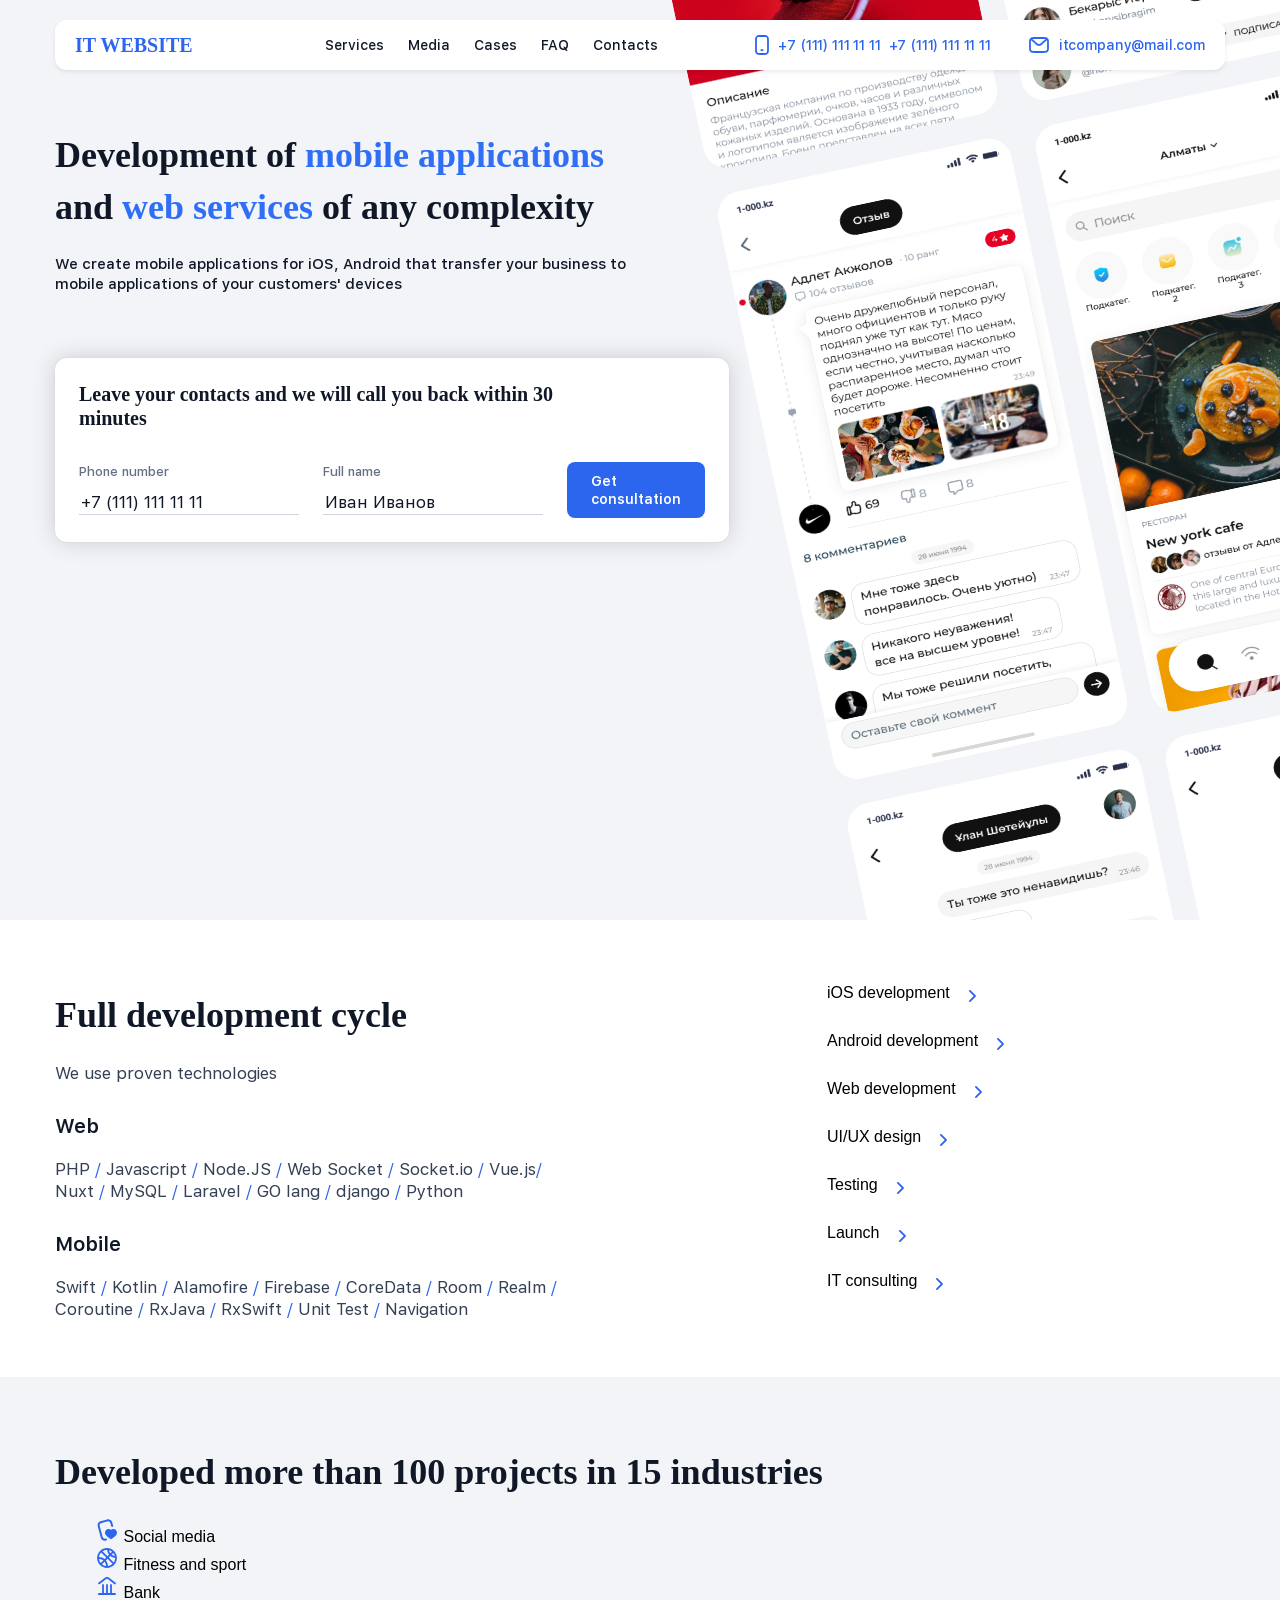
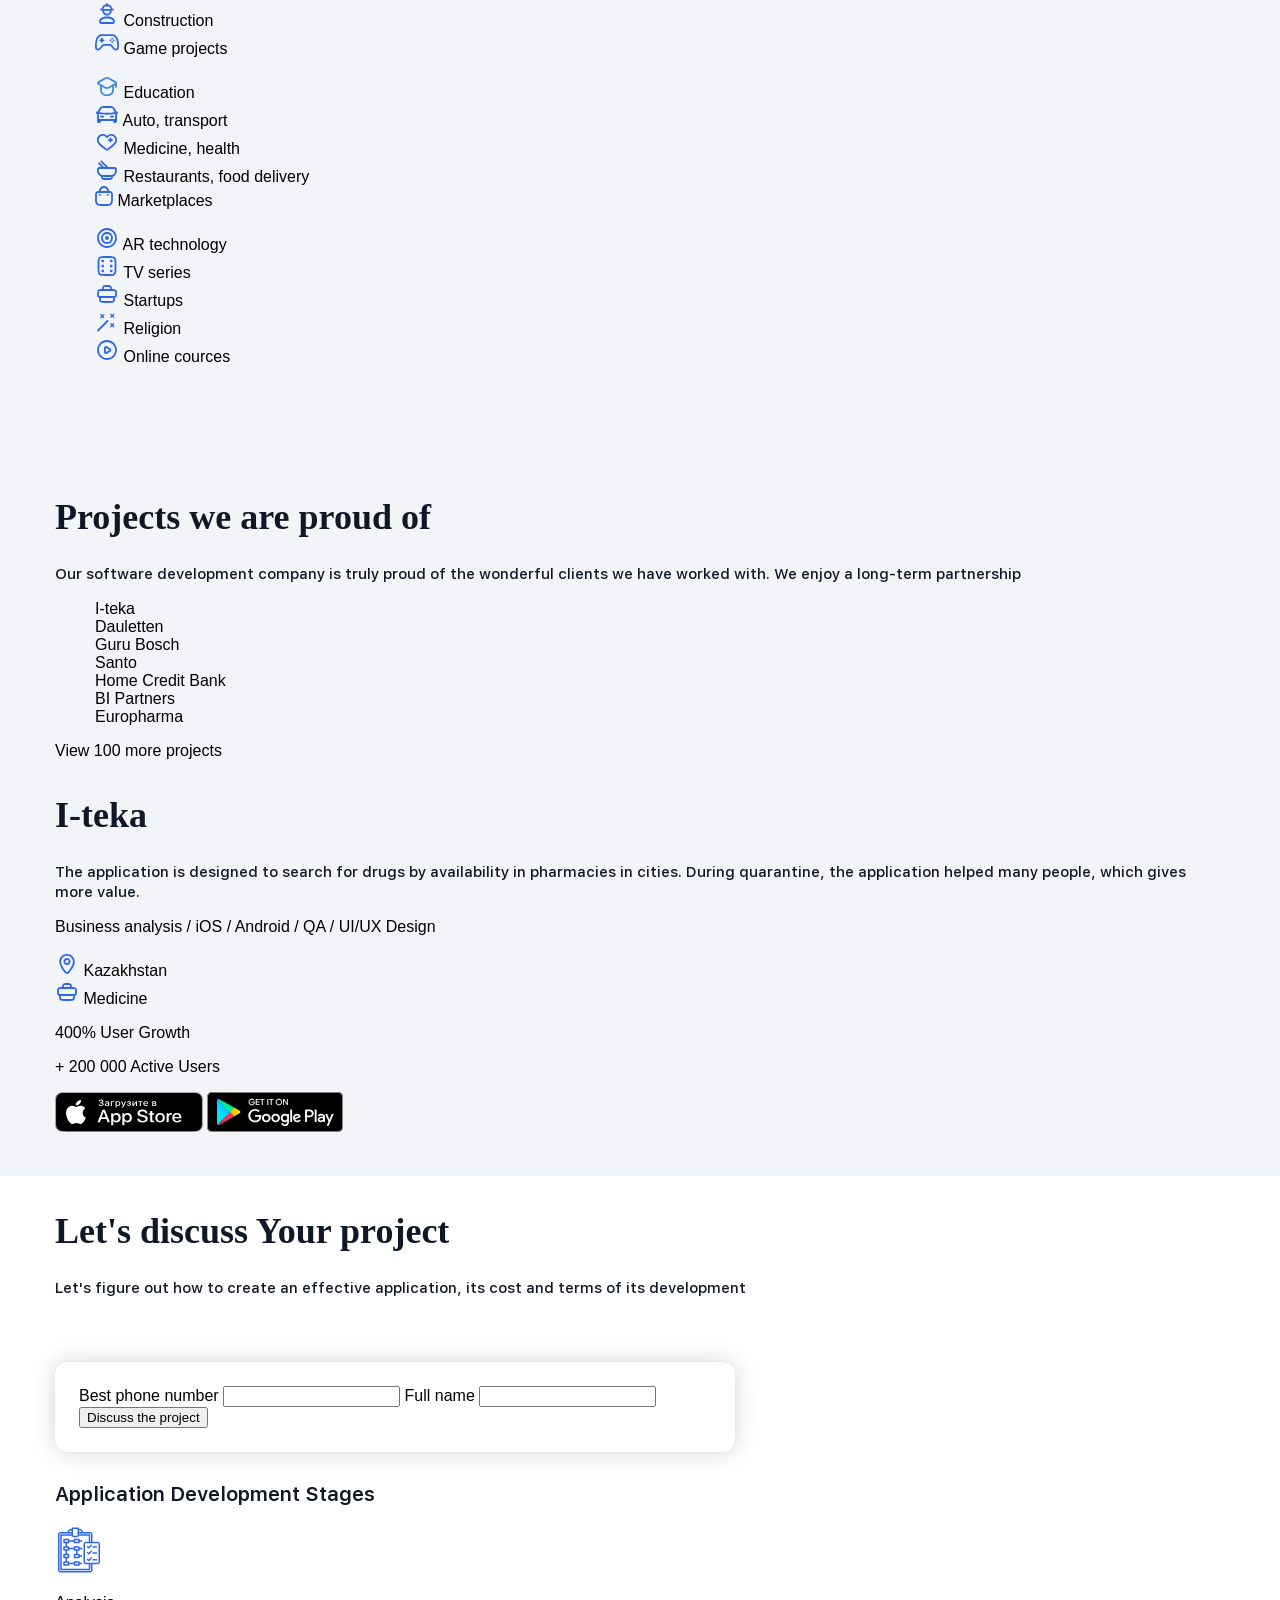
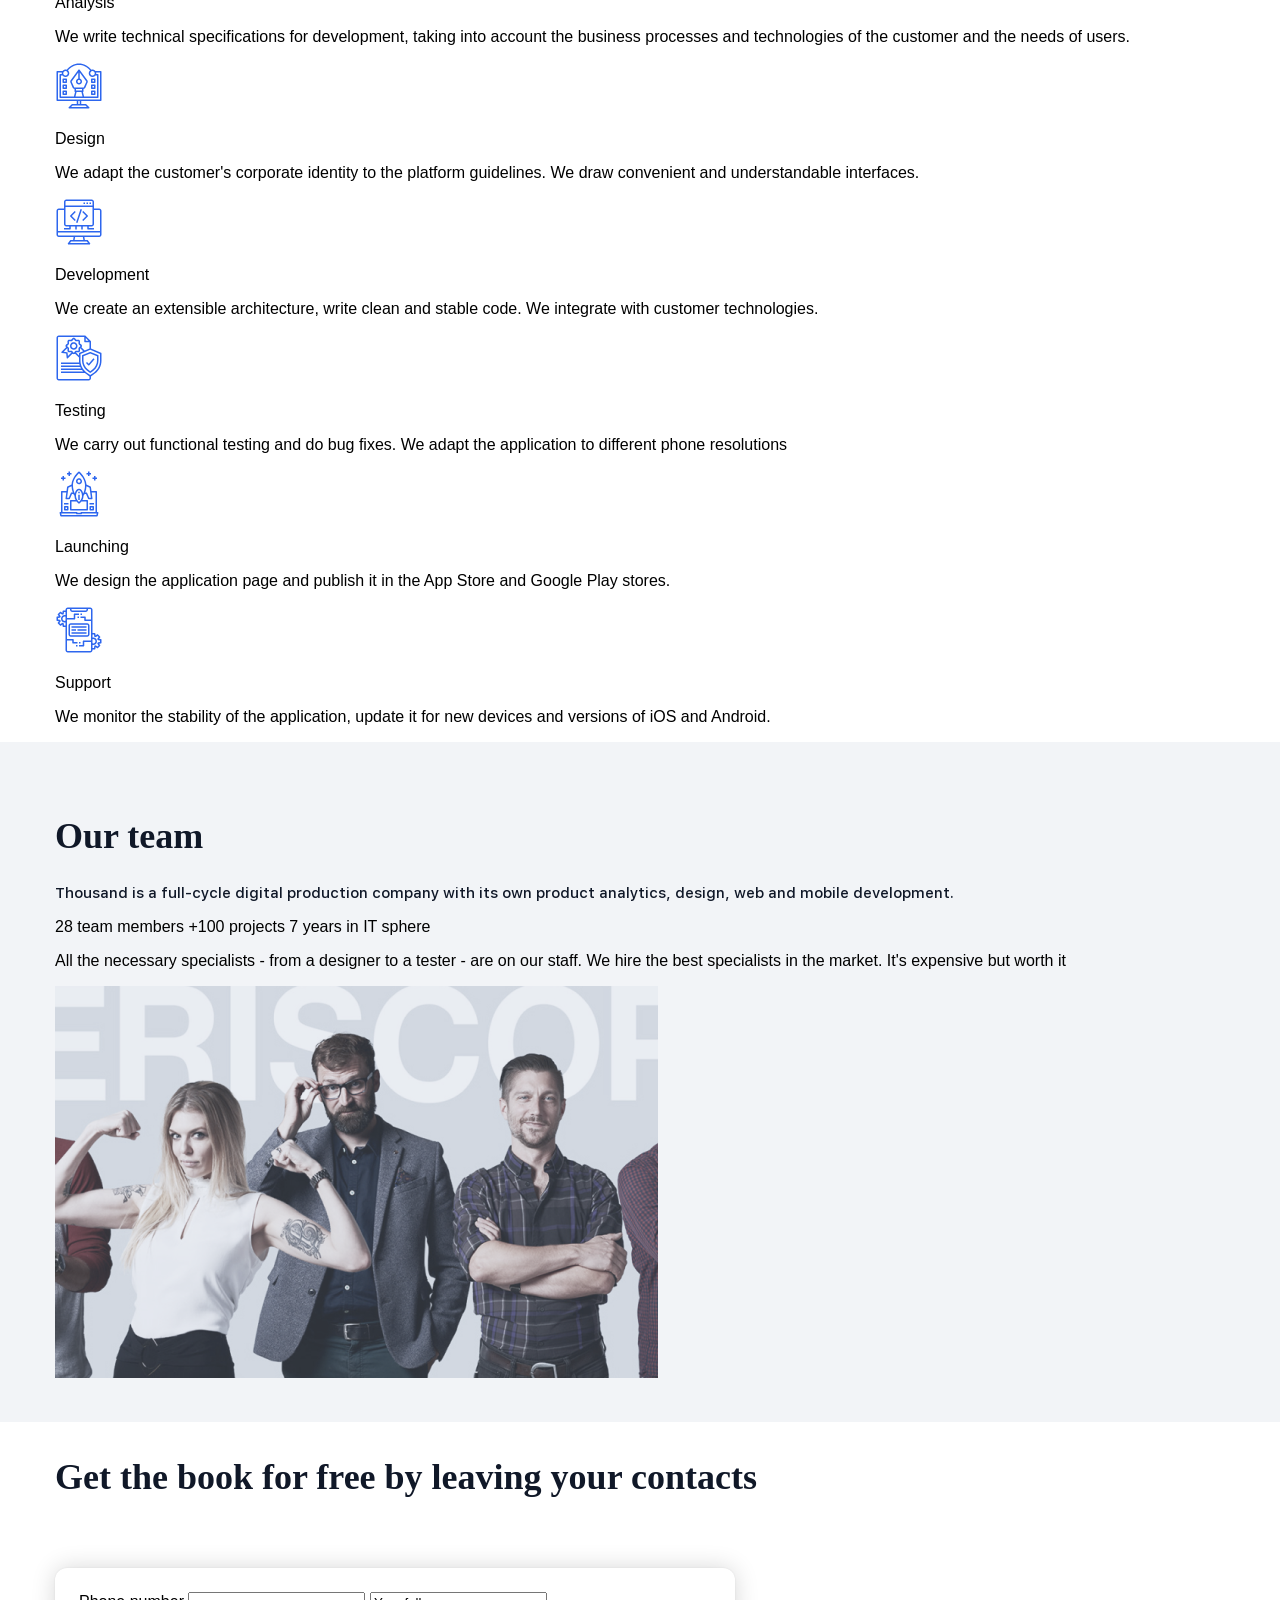
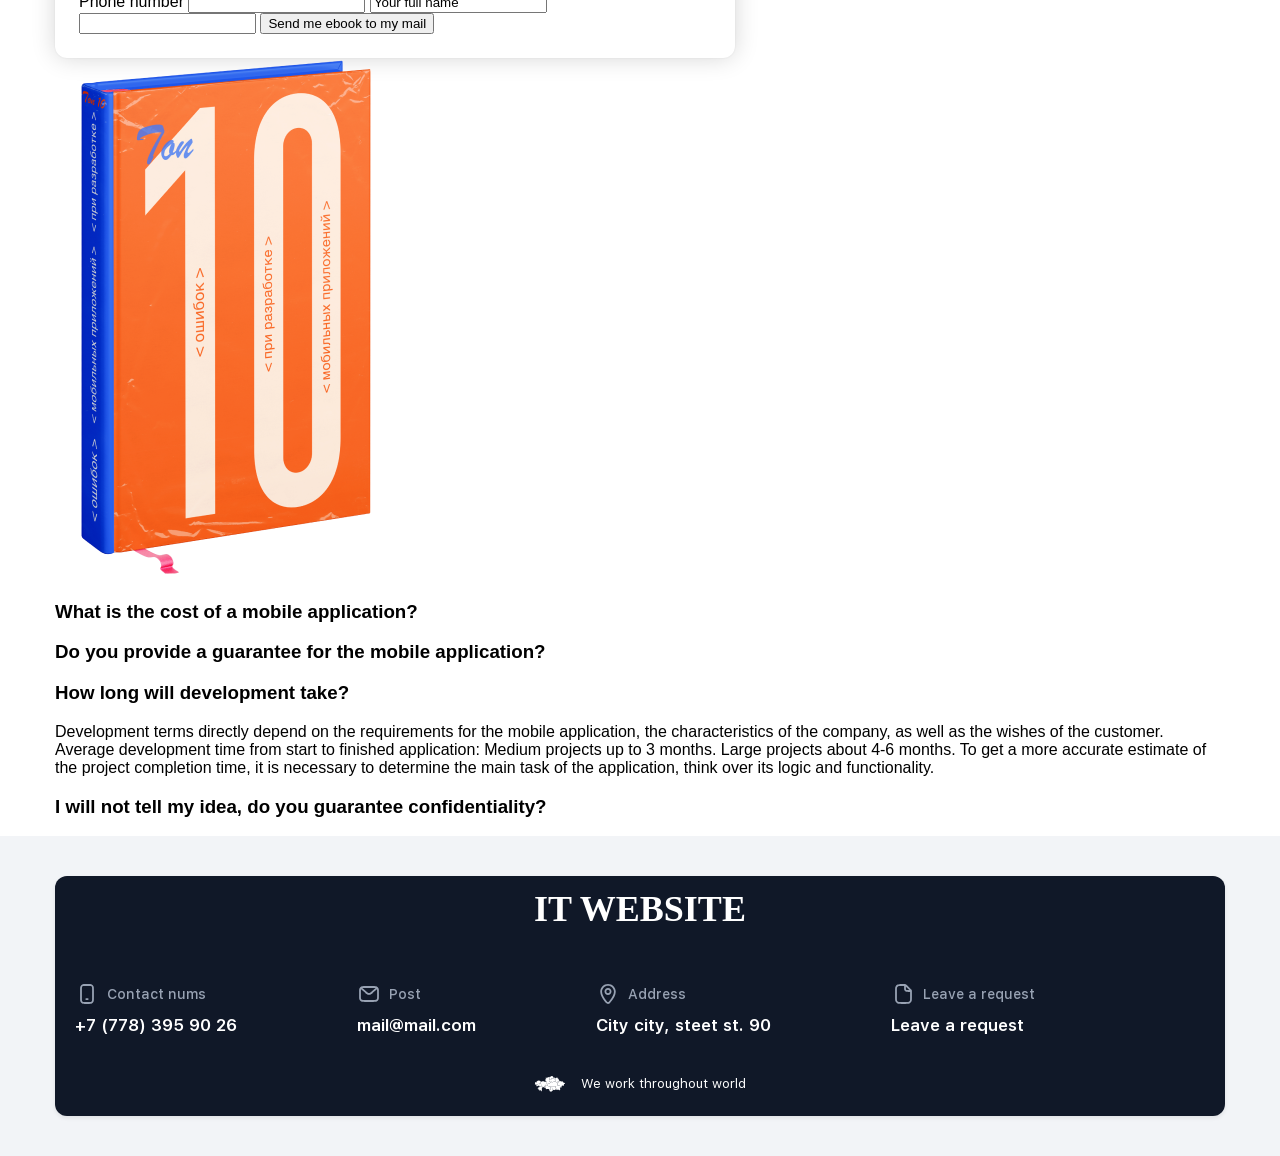
==== index.html @ 9a0d3ab7 "commit3" ====
<!DOCTYPE html>
<html lang="ru">
<head>
    <meta charset="UTF-8">
    <meta name="viewport" content="width=device-width, initial-scale=1.0">
    <link rel="stylesheet" href="/src/assets/styles/style.css">
    <title>IT WEBSITE</title>
</head>
<body>
    
    <header class="header">
        <div class="container">
            <div class="logo">
                <h1>IT WEBSITE</h1>
            </div>
            <nav class="nav">
                <ul>
                    <li><a href="#">Services</a></li>
                    <li><a href="#">Media</a></li>
                    <li><a href="#">Cases</a></li>
                    <li><a href="#">FAQ</a></li>
                    <li><a href="#">Contacts</a></li>
                </ul>
            </nav>
            <div class="contacts">
                <div class="phone-number">
                    <img src="src/assets/img/smartphone.svg" alt="">
                    <span>+7 (111) 111 11 11</span>
                    <span>+7 (111) 111 11 11</span>
                </div>
                <div class="email">
                    <img src="src/assets/img/mail.svg" alt="">
                    <span>itcompany@mail.com</span>
                </div>
            </div>
        </div>
    </header>

    <main class="main">
        
        <section class="about-us common-section">
            <div class="container">
                <div class="left-block">
                    <div class="title">
                        <h2>Development of <span>mobile applications</span> and <span>web services</span> of any complexity</h2>
                        <p>We create mobile applications for iOS, Android that transfer your business to mobile applications of your customers' devices</p>
                    </div>
                    <div class="contact-form">
                        <h3>Leave your contacts and we will call you back within 30 minutes</h3>
                        <form action="#" class="form">
                            <div class="form-label">
                                <label for="phone">Phone number</label>
                                <input type="phone" id="phone" value="+7 (111) 111 11 11">
                            </div>
                            <div class="form-label">
                                <label for="name">Full name</label>
                                <input type="text" id="name" value="Иван Иванов">
                            </div>
                            <button type="submit" class="btn">Get<br> consultation</button>
                        </form>
                    </div>
                </div>
                <div class="right-block">
                    <div class="bg-images">
                        <img src="/src/assets/img/bg-image-1.jpg" alt="">
                        <img src="/src/assets/img/bg-image-2.jpg" alt="">
                        <img src="/src/assets/img/bg-image-3.jpg" alt="">
                        <img src="/src/assets/img/bg-image-4.jpg" alt="">
                        <img src="/src/assets/img/bg-image-5.jpg" alt="">
                        <img src="/src/assets/img/bg-image-6.jpg" alt="">
                    </div>
                </div>
            </div>
        </section>
        
        <section class="development-cycle common-section common-section--white">
            <div class="container container--white">
                <div class="title">
                    <h2>Full development cycle</h2>
                    <p>We use proven technologies</p>
                    <h3>Web</h3>
                    <p>PHP <span>/</span> Javascript <span>/</span> Node.JS <span>/</span> Web Socket <span>/</span> Socket.io <span>/</span> Vue.js<span>/</span> 
                        <br> Nuxt <span>/</span> MySQL <span>/</span> Laravel <span>/</span> GO lang <span>/</span> django <span>/</span> Python</p>
                    <h3>Mobile</h3>
                    <p>Swift <span>/</span> Kotlin <span>/</span> Alamofire <span>/</span> Firebase <span>/</span> CoreData <span>/</span> Room <span>/</span> Realm <span>/</span> 
                        <br> Coroutine <span>/</span> RxJava <span>/</span> RxSwift <span>/</span> Unit Test <span>/</span> Navigation</p>
                </div>
                <div class="links">
                    <ul>
                        <li><a href="#">iOS development</a><img src="./src/assets/img/arrow.svg"></li>
                        <li><a href="#">Android development</a><img src="./src/assets/img/arrow.svg"></li>
                        <li><a href="#">Web development</a><img src="./src/assets/img/arrow.svg"></li>
                        <li><a href="#">UI/UX design</a><img src="./src/assets/img/arrow.svg"></li>
                        <li><a href="#">Testing</a><img src="./src/assets/img/arrow.svg"></li>
                        <li><a href="#">Launch</a><img src="./src/assets/img/arrow.svg"></li>
                        <li><a href="#">IT consulting</a><img src="./src/assets/img/arrow.svg"></li>
                    </ul>
                </div>
            </div>
        </section>

        <section class="developed-projects common-section">
            <div class="container">
                <div class="title">
                    <h2>Developed more than 100 projects in 15 industries</h2>
                </div>
                <div class="industries">
                    <div class="col">
                        <ul>
                            <li>
                                <img src="src/assets/img/narrative_active.svg" alt="">
                                <span>Social media</span>
                            </li>
                            <li>
                                <img src="src/assets/img/ball_outline_24.svg" alt="">
                                <span>Fitness and sport</span>
                            </li>
                            <li>
                                <img src="src/assets/img/bank_outline_24.svg" alt="">
                                <span>Bank</span>
                            </li>
                            <li>
                                <img src="src/assets/img/employee_outline_24.svg" alt="">
                                <span>Construction</span>
                            </li>
                            <li>
                                <img src="src/assets/img/game_outline_24.svg" alt="">
                                <span>Game projects</span>
                            </li>
                        </ul>
                    </div>
                    <div class="col">
                        <ul>
                            <li>
                                <img src="src/assets/img/education_outline_24.svg" alt="">
                                <span>Education</span>
                            </li>
                            <li>
                                <img src="src/assets/img/car_outline_24.svg" alt="">
                                <span>Auto, transport</span>
                            </li>
                            <li>
                                <img src="src/assets/img/health_outline_24.svg" alt="">
                                <span>Medicine, health</span>
                            </li>
                            <li>
                                <img src="src/assets/img/bowl_sticks_outline_24.svg" alt="">
                                <span>Restaurants, food delivery</span>
                            </li>
                            <li>
                                <img src="src/assets/img/market_outline.svg" alt="">
                                <span>Marketplaces</span>
                            </li>
                        </ul>
                    </div>
                    <div class="col">
                        <ul>
                            <li>
                                <img src="src/assets/img/live_outline_24.svg" alt="">
                                <span>AR technology</span>
                            </li>
                            <li>
                                <img src="src/assets/img/video_outline_24.svg" alt="">
                                <span>TV series</span>
                            </li>
                            <li>
                                <img src="src/assets/img/work_outline_24.svg" alt="">
                                <span>Startups</span>
                            </li>
                            <li>
                                <img src="src/assets/img/magic_wand_outline_24.svg" alt="">
                                <span>Religion</span>
                            </li>
                            <li>
                                <img src="src/assets/img/video_circle_outline_24.svg" alt="">
                                <span>Online cources</span>
                            </li>
                        </ul>
                    </div>
                </div>
            </div>
        </section>

        <section class="proud-projects common-section">
            <div class="container">
                <div class="title">
                    <h2>Projects we are proud of</h2>
                    <p>Our software development company is truly proud of the wonderful clients we have worked with. We enjoy a long-term partnership</p>
                </div>
                <div class="projects">
                    <ul class="projects">
                        <li>I-teka</li>
                        <li>Dauletten</li>
                        <li>Guru Bosch</li>
                        <li>Santo</li>
                        <li>Home Credit Bank</li>
                        <li>BI Partners</li>
                        <li>Europharma</li>
                    </ul>
                    <a href="#">View 100 more projects</a>
                </div>
                <div class="about-project">
                    <div class="title">
                        <h2>I-teka</h2>
                        <p>The application is designed to search for drugs by availability in pharmacies in cities. During quarantine, the application helped many people, which gives more value.</p>
                    </div>
                    <p>Business analysis / iOS / Android / QA / UI/UX Design</p>
                    <div class="country">
                        <img src="src/assets/img/place_outline_24.svg" alt="">
                        <span>Kazakhstan</span>
                    </div>
                    <div class="industry">
                        <img src="src/assets/img/work_outline_24.svg" alt="">
                        <span>Medicine</span>
                    </div>
                    <div class="statistics">
                        <p>400% User Growth</p>
                        <p>+ 200 000 Active Users</p>
                    </div>
                    <div class="download-links">
                        <img src="src/assets/img/app-store.svg" alt="">
                        <img src="src/assets/img/google_play.svg" alt="">
                    </div>
                </div>
            </div>
        </section>

        <section class="discuss-project">
            <div class="container">
                <div class="title">
                    <h2>Let's discuss Your project</h2>
                    <p>Let's figure out how to create an effective application, its cost and terms of its development</p>
                </div>
                <div class="contact-form">
                    <form action="#">
                        <label for="phone">Best phone number</label>
                        <input type="phone" id="phone">
                        <label for="name">Full name</label>
                        <input type="text" id="name">
                        <input type="submit" value="Discuss the project">
                    </form>
                </div>
            </div>
        </section>

        <section class="development-stages">
            <div class="container">
                <div class="title">
                    <h3>Application Development Stages</h3>
                </div>
                <div class="cards">
                    <div class="card">
                        <div class="name-card">
                            <img src="src/assets/img/planing.svg" alt="">
                            <p>Analysis</p>
                        </div>
                        <p>We write technical specifications for development, taking into account the business processes and technologies of the customer and the needs of users.</p>
                    </div>
                    <div class="card">
                        <div class="name-card">
                            <img src="src/assets/img/graphic-design.svg" alt="">
                            <p>Design</p>
                        </div>
                        <p>We adapt the customer's corporate identity to the platform guidelines. We draw convenient and understandable interfaces.</p>
                    </div>
                    <div class="card">
                        <div class="name-card">
                            <img src="src/assets/img/coding-language.svg" alt="">
                            <p>Development</p>
                        </div>
                        <p>We create an extensible architecture, write clean and stable code. We integrate with customer technologies.</p>
                    </div>
                    <div class="card">
                        <div class="name-card">
                            <img src="src/assets/img/security.svg" alt="">
                            <p>Testing</p>
                        </div>
                        <p>We carry out functional testing and do bug fixes. We adapt the application to different phone resolutions</p>
                    </div>
                    <div class="card">
                        <div class="name-card">
                            <img src="src/assets/img/hosting 1.svg" alt="">
                            <p>Launching</p>
                        </div>
                        <p>We design the application page and publish it in the App Store and Google Play stores.</p>
                    </div>
                    <div class="card">
                        <div class="name-card">
                            <img src="src/assets/img/application.svg" alt="">
                            <p>Support</p>
                        </div>
                        <p>We monitor the stability of the application, update it for new devices and versions of iOS and Android.</p>
                    </div>
                </div>
            </div>
        </section>

        <section class="team common-section">
            <div class="container">
                <div class="title">
                    <h2>Our team</h2>
                    <p>Thousand is a full-cycle digital production company with its own product analytics, design, web and mobile development.</p>
                </div>
                <div class="statistics">
                    <span>28 team members</span>
                    <span>+100 projects</span>
                    <span>7 years in IT sphere</span>
                    <p>All the necessary specialists - from a designer to a tester - are on our staff. We hire the best specialists in the market. It's expensive but worth it</p>
                </div>
                <div class="video">
                    <img src="src/assets/img/team-video.png" alt="">
                </div>
            </div>
        </section>

        <section class="get-book">
            <div class="container">
                <div class="title">
                    <h2>Get the book for free by leaving your contacts</h2>
                </div>
                <div class="contact-form">
                    <form action="#">
                        <label for="phone">Phone number</label>
                        <input type="phone" id="phone">
                        <input type="text" id="name" value="Your full name">
                        <label for="email"></label>
                        <input type="email" id="email">
                        <input type="submit" value="Send me ebook to my mail">
                    </form>
                </div>
                <div class="image">
                    <img src="src/assets/img/book.png" alt="">
                </div>
            </div>
        </section>

        <section class="faq">
            <div class="container">
                <div class="question">
                    <h3>What is the cost of a mobile application?</h3>
                    <p></p>
                </div>
                <div class="question">
                    <h3>Do you provide a guarantee for the mobile application?</h3>
                    <p></p>
                </div>
                <div class="question">
                    <h3>How long will development take?</h3>
                    <p>Development terms directly depend on the requirements for the mobile application, the characteristics of the company, as well as the wishes of the customer.
                        Average development time from start to finished application:
                        Medium projects up to 3 months.
                        Large projects about 4-6 months.
                        To get a more accurate estimate of the project completion time, it is necessary to determine the main task of the application, think over its logic and functionality.</p>
                </div>
                <div class="question">
                    <h3>I will not tell my idea, do you guarantee confidentiality?</h3>
                    <p></p>
                </div>
            </div>
        </section>

    </main>
    <footer class="footer common-section">
        <div class="container">
            <div class="logo">
                <h1>IT WEBSITE</h1>
            </div>
            <div class="company-info">
                <div class="number">
                    <div class="top-info">
                        <img src="src/assets/img/smartphone_outline_dark.svg" alt="">
                        <span>Contact nums</span>
                    </div>
                    <span>+7 (778) 395 90 26</span>
                </div>
                <div class="post">
                    <div class="top-info">
                        <img src="src/assets/img/mail_outline_dark.svg" alt="">
                        <span>Post</span>
                    </div>
                    <span>mail@mail.com</span>
                </div>
                <div class="address">
                    <div class="top-info">
                        <img src="src/assets/img/place_outline_dark.svg" alt="">
                        <span>Address</span>
                    </div>
                    <span>City city, steet st. 90</span>
                </div>
                <div class="request">
                    <div class="top-info">
                        <img src="src/assets/img/document_outline_dark.svg" alt="">
                        <span>Leave a request</span>
                    </div>
                    <span>Leave a request</span>
                </div>
            </div>
            <div class="world">
                <img src="src/assets/img/world.svg" alt="">
                <span>We work throughout world</span>
            </div>
        </div>
    </footer>
</div>
</body>
</html>
---- src/assets/styles/style.css ----
@import "./global.css";
@import "./fonts.css";
@import "./utils.css";
@import "./../../components/common.css";
@import "./../../components/header.css";
@import "./../../components/about-us.css";
@import "./../../components/development-cycle.css";
@import "./../../components/developed-projects.css";
@import "./../../components/footer.css";

.test {
    color: yellow !important;
}

.test {
    color: red !important;
}

@media (max-width: 768px) {
    body {
        background-color: black;
    }
}
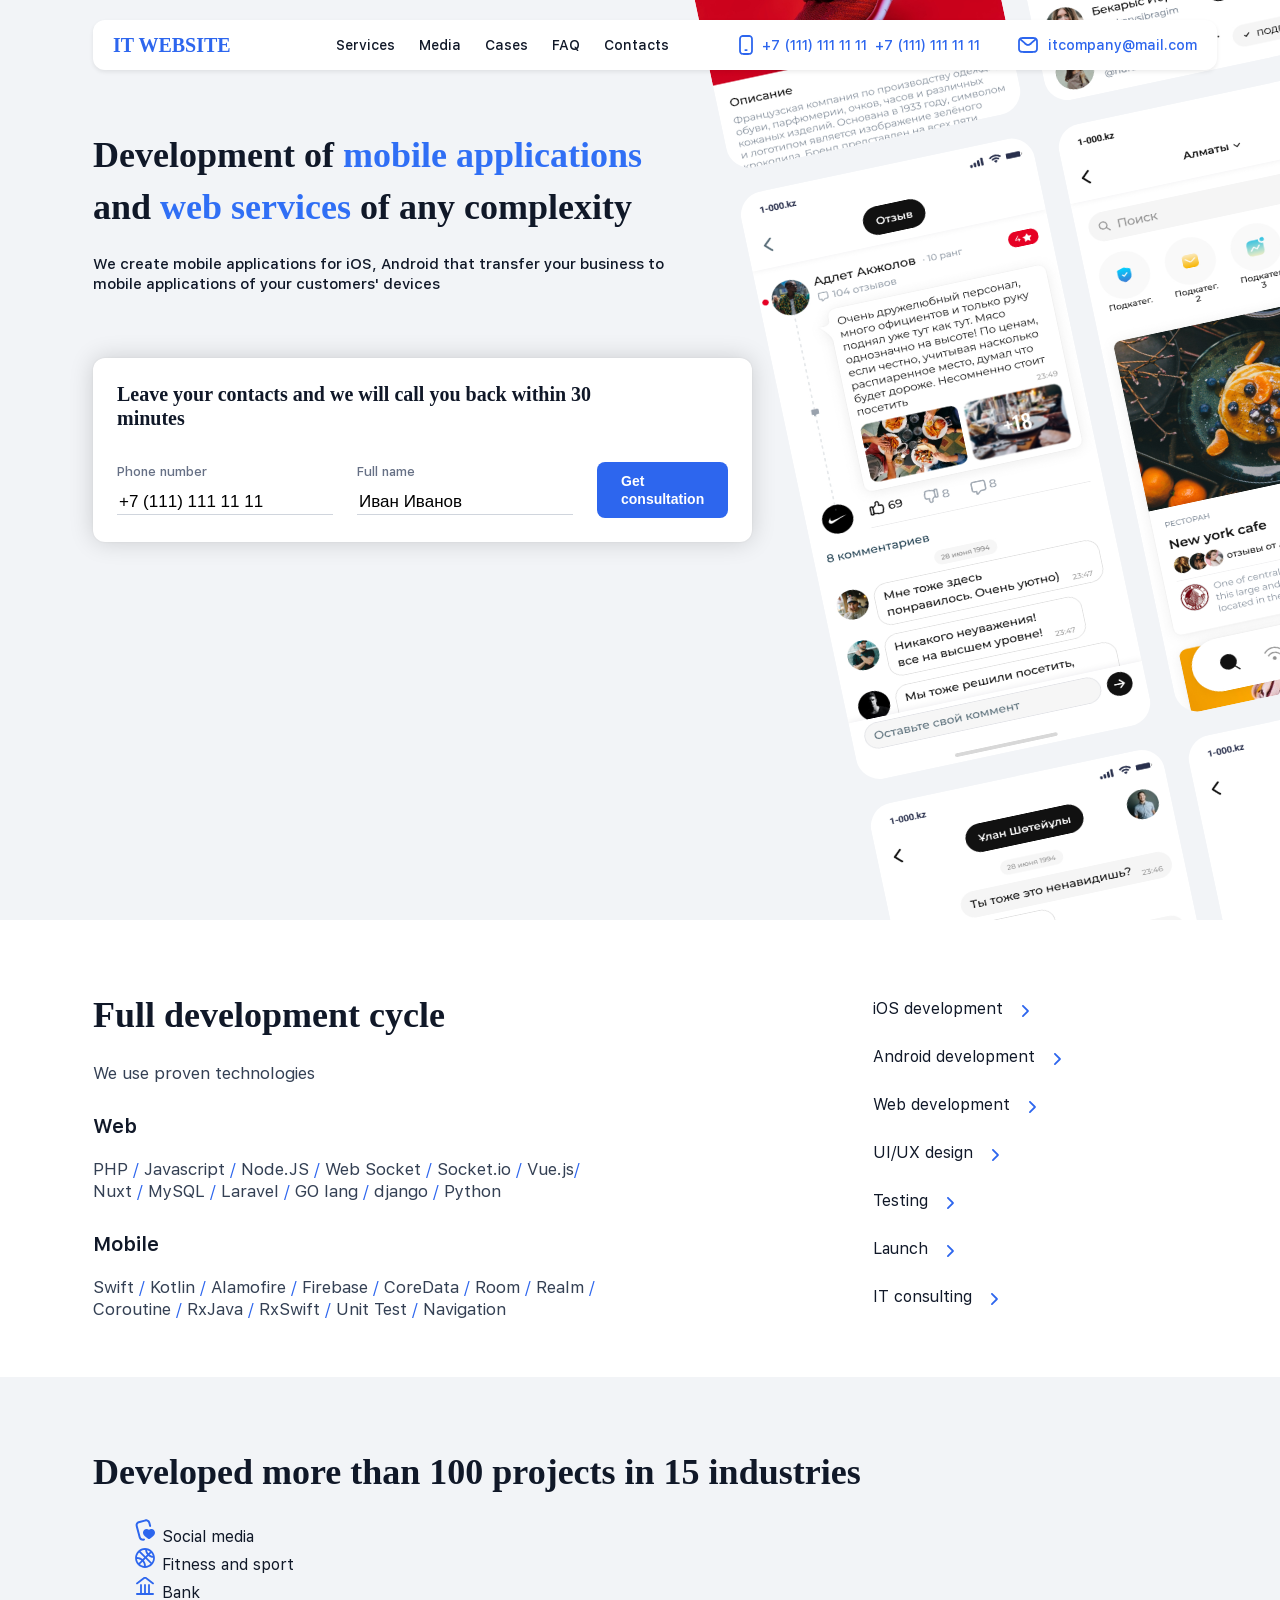
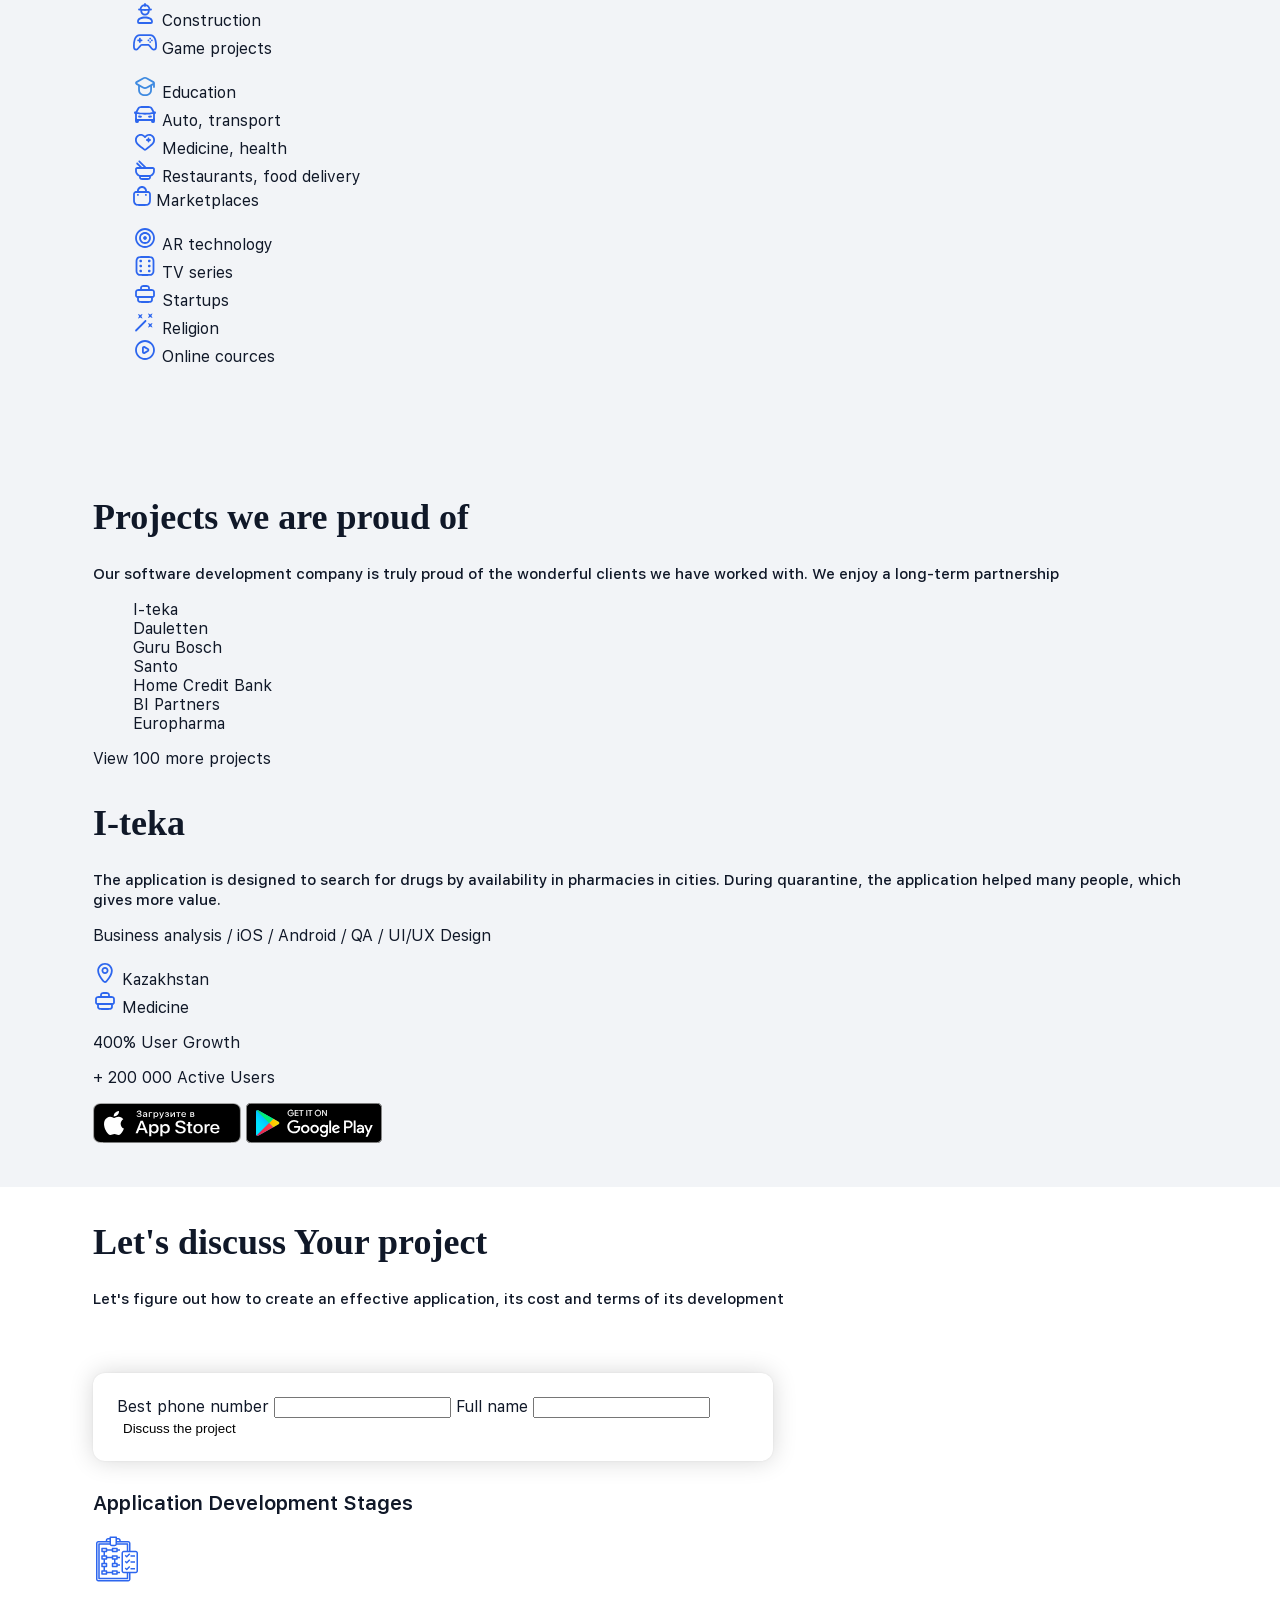
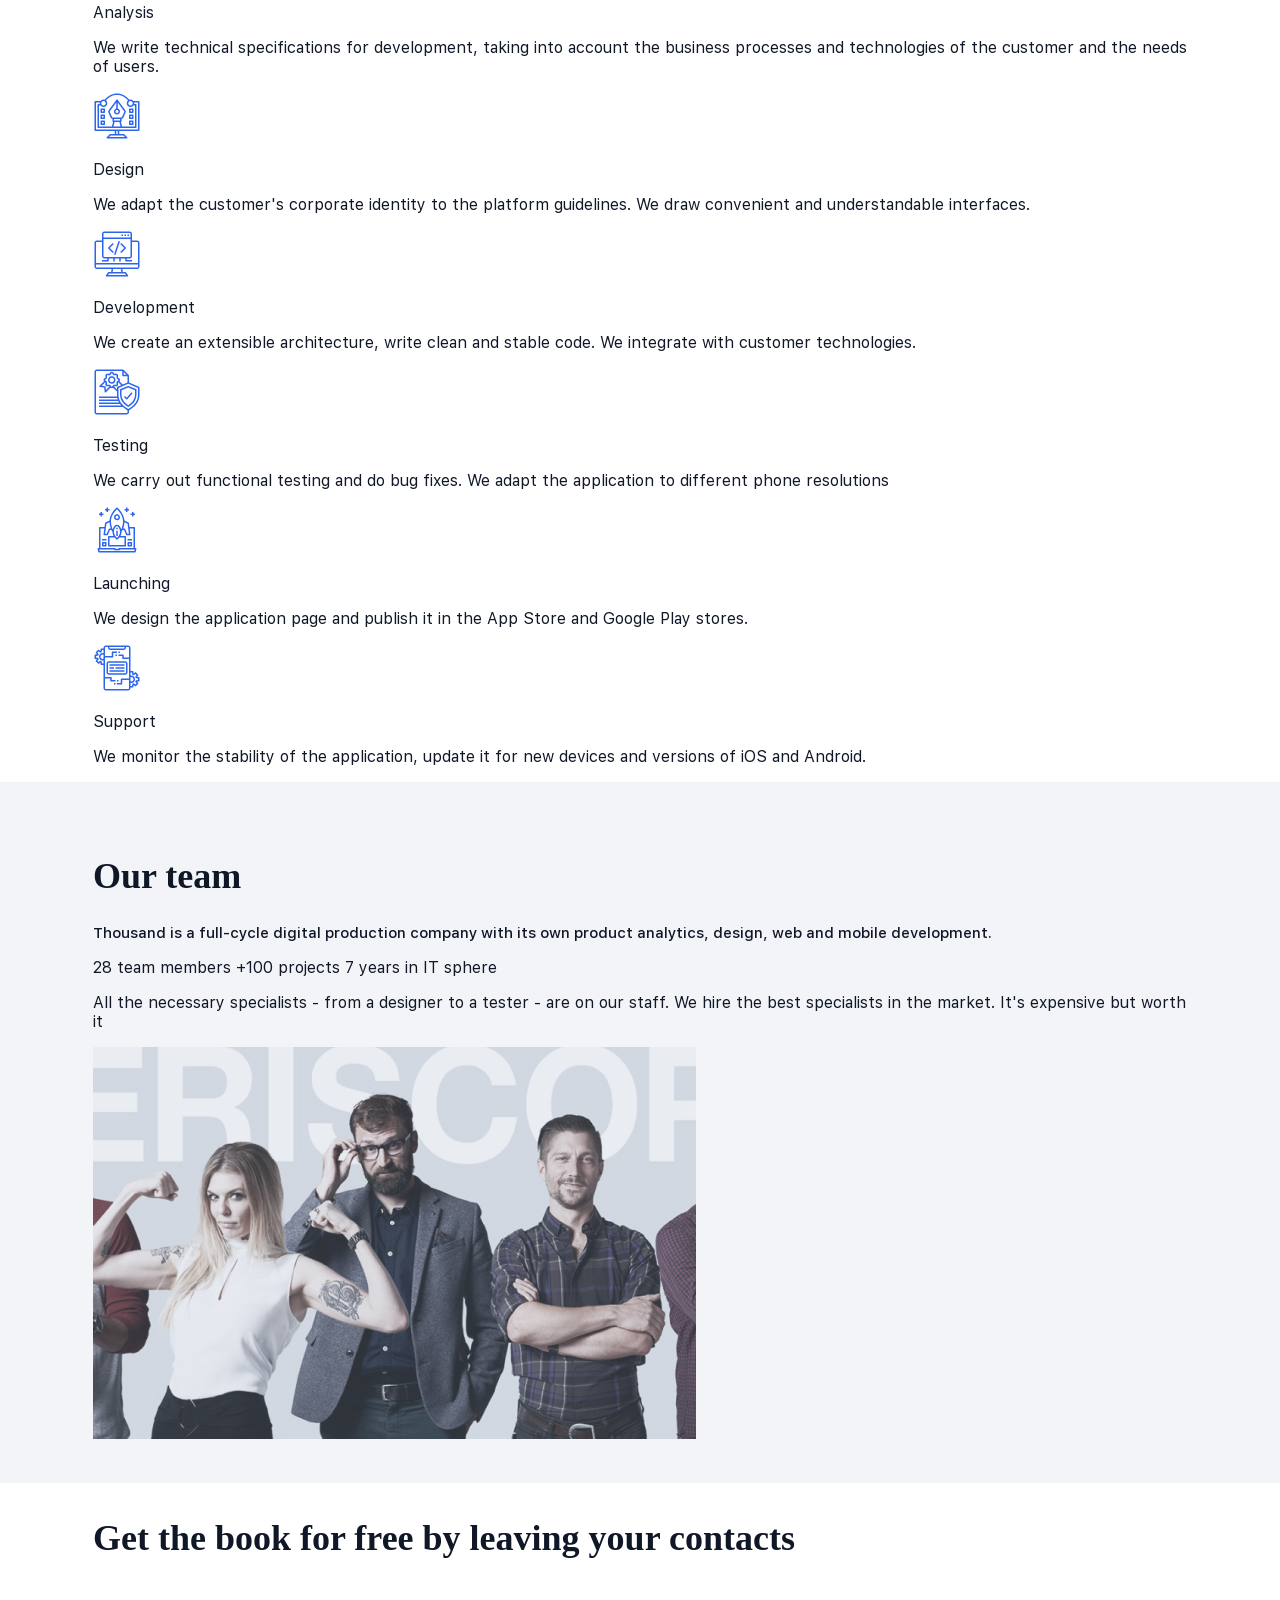
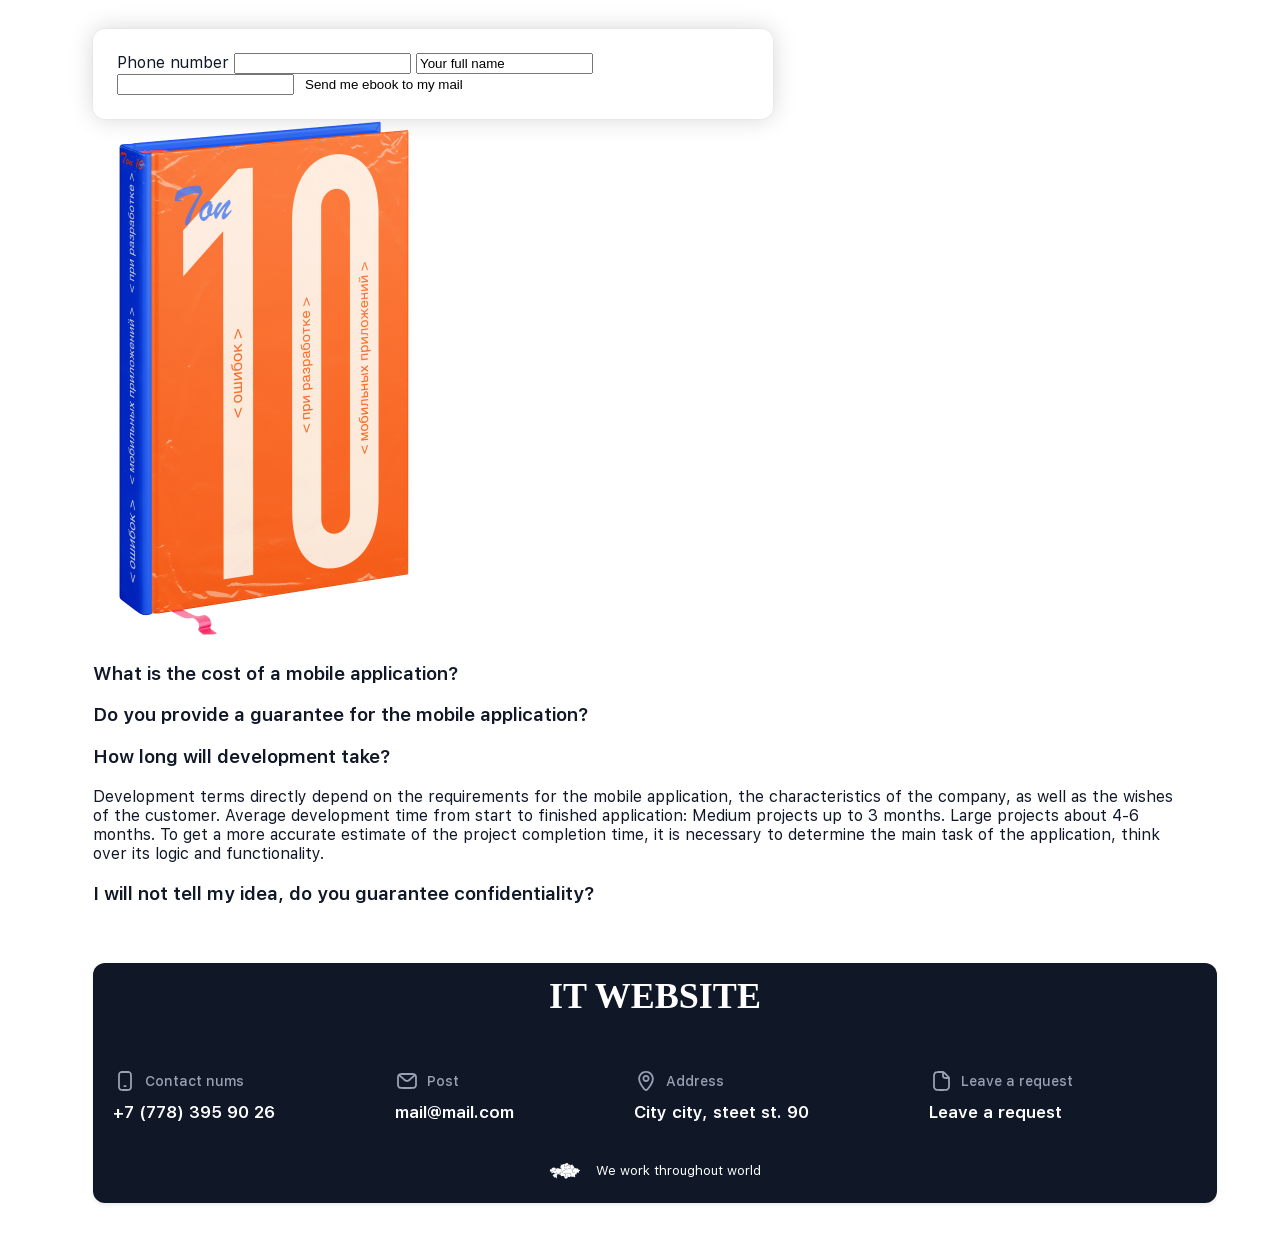
==== commit 876cb81e: "test1" ====
--- a/index.html
+++ b/index.html
@@ -8,8 +8,11 @@
 </head>
 <body>
     
-    <header class="header">
+    <header class="header"> 
         <div class="container">
+            <button type="button" class="menu-icon">
+                <div class="menu-icon__line"></div>
+            </button>
             <div class="logo">
                 <h1>IT WEBSITE</h1>
             </div>
@@ -26,6 +29,7 @@
                 <div class="phone-number">
                     <img src="src/assets/img/smartphone.svg" alt="">
                     <span>+7 (111) 111 11 11</span>
+                    <img class="hidden" src="src/assets/img/smartphone.svg" alt="">
                     <span>+7 (111) 111 11 11</span>
                 </div>
                 <div class="email">
@@ -80,10 +84,10 @@
                     <p>We use proven technologies</p>
                     <h3>Web</h3>
                     <p>PHP <span>/</span> Javascript <span>/</span> Node.JS <span>/</span> Web Socket <span>/</span> Socket.io <span>/</span> Vue.js<span>/</span> 
-                        <br> Nuxt <span>/</span> MySQL <span>/</span> Laravel <span>/</span> GO lang <span>/</span> django <span>/</span> Python</p>
+                        Nuxt <span>/</span> MySQL <span>/</span> Laravel <span>/</span> GO lang <span>/</span> django <span>/</span> Python</p>
                     <h3>Mobile</h3>
                     <p>Swift <span>/</span> Kotlin <span>/</span> Alamofire <span>/</span> Firebase <span>/</span> CoreData <span>/</span> Room <span>/</span> Realm <span>/</span> 
-                        <br> Coroutine <span>/</span> RxJava <span>/</span> RxSwift <span>/</span> Unit Test <span>/</span> Navigation</p>
+                        Coroutine <span>/</span> RxJava <span>/</span> RxSwift <span>/</span> Unit Test <span>/</span> Navigation</p>
                 </div>
                 <div class="links">
                     <ul>
@@ -360,7 +364,7 @@
         </section>
 
     </main>
-    <footer class="footer common-section">
+    <footer class="footer common-section common-section--white">
         <div class="container">
             <div class="logo">
                 <h1>IT WEBSITE</h1>
@@ -402,5 +406,6 @@
         </div>
     </footer>
 </div>
+<script src="./src/index.js"></script>
 </body>
 </html>
--- a/src/assets/styles/style.css
+++ b/src/assets/styles/style.css
@@ -17,7 +17,185 @@
 }
 
 @media (max-width: 768px) {
-    body {
-        background-color: black;
+
+    /* HEADER */
+
+    .header {
+        margin: 0 auto;
+    }
+
+    .nav, .phone-number {
+        display: none;
+    }
+    
+    .menu-icon {
+        display: block;
+    }
+
+    .header .container {
+        min-height: 90px;
+    }
+
+    .header--mobile .container {
+        min-height: 100vh;
+        padding-top: 140px;
+        flex-direction: column;
+        margin-top: 0;
+    }
+
+    .header--mobile h1 {
+        font-size: 48px;
+        margin-bottom: 36px;
+    }
+
+    .header--mobile ul {
+        flex-direction: column;
+        align-items: center;
+        padding: 0;
+        margin-bottom: 52px;
+    }
+
+    .header--mobile li {
+        padding: 16px 0;
+        font-size: 36px;
+    }
+
+    .header--mobile .nav, .header--mobile .phone-number {
+        display: block;
+    }
+
+    .header--mobile .hidden {
+        display: inline-block;
+    }
+
+    .header--mobile .phone-number {
+        display: flex;
+        align-items: center;
+    }
+
+    .header--mobile .contacts {
+        margin-bottom: 130px;
+    }
+
+    .phone-number span:first-of-type {
+        padding-right: 32px;
+    }
+
+    /* ABOUT US */
+
+    .about-us .container {
+        max-height: 650px;
+    }
+
+    .about-us .title {
+        min-width: 380px;
+    }
+
+    .title h2 {
+        font-size: 28px;
+    }
+
+    .contact-form {
+        min-width: 350px;
+    }
+
+    .contact-form h3 {
+        font-size: 16px;
+    }
+
+    .form {
+        flex-direction: column;
+        gap: 32px;
+        align-items: start;
+    }
+
+    .bg-images {
+        top: -150px;
+    }
+
+    .bg-images img {
+        width: 150px;
+        height: 300px;
+    }
+
+    /* DEVELOPMENT-CYCLE */ 
+    
+    .development-cycle .container {
+        gap: 100px;
+    }
+
+    .links ul {
+        margin-top: 200px;
+        min-width: 250px;
+    }
+
+    .development-cycle p {
+        max-width: 350px;
+    }
+
+    /* FOOTER */
+
+    .footer {
+        margin: 0 auto;
+        padding-bottom: 0;
+    }
+
+    .footer .container {
+        padding: 0 50px;
+    }
+
+    
+    .company-info {
+        gap: 50px;
+    }
+
+    .number span, .post span, .address span, .request span {
+        font-size: 12px;
+    }
+}
+
+@media (max-width: 426px) {
+    .container {
+        background-color: pink;
+    }
+
+    /* HEADER */
+
+    .email {
+        display: none;
+    }
+
+    .header--mobile h1 {
+        font-size: 20px;
+    }
+
+    .header--mobile li {
+        font-size: 24px;
+        padding: 10px 0;
+    }
+
+    .header--mobile .email {
+        display: flex;
+    };
+
+    .header--mobile .contacts {
+        flex-direction: column;
+    }
+
+    /* ABOUT-US */
+
+    .about-us .container {
+        flex-direction: column;
+        min-height: 900px;
+    }
+
+    .left-block {
+        display: flex;
+        flex-direction: row-reverse;
+    }
+
+    .bg-images {
+        top: 0;
+        left: 25%;
     }
 }
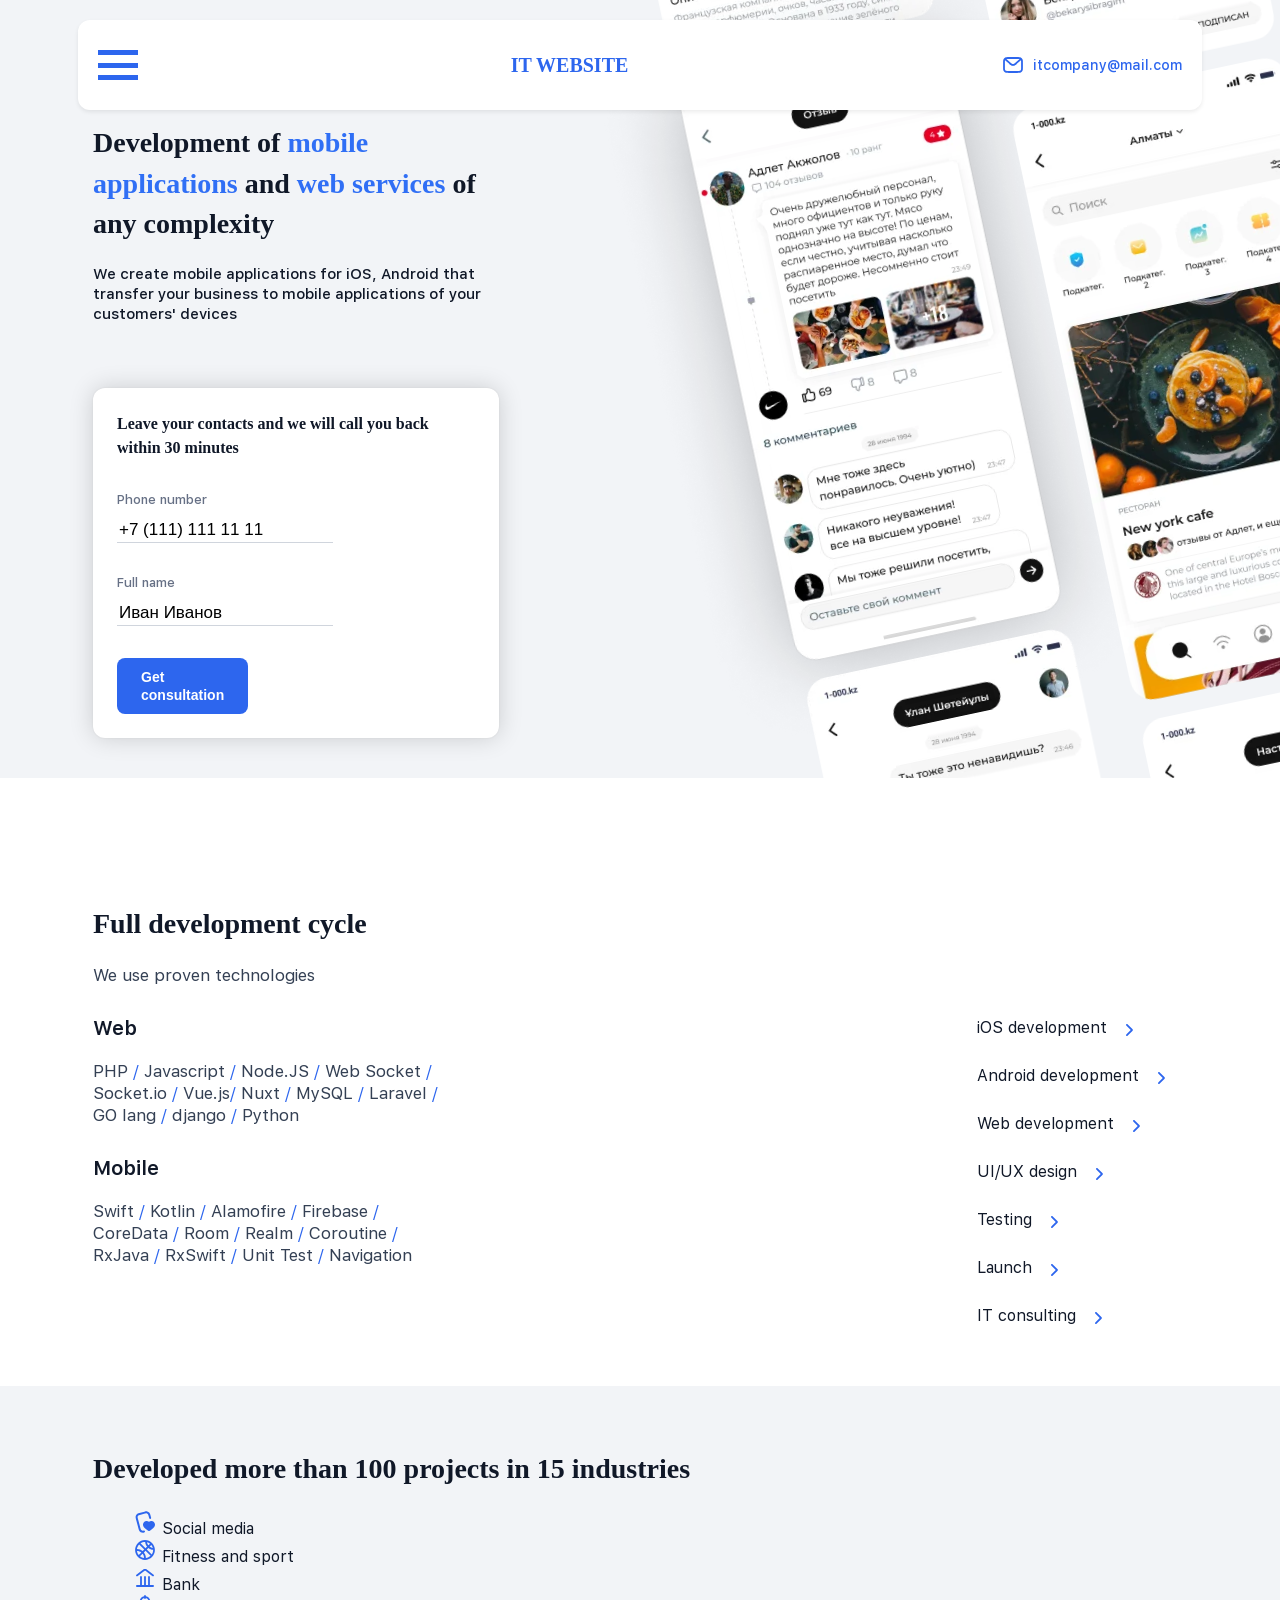
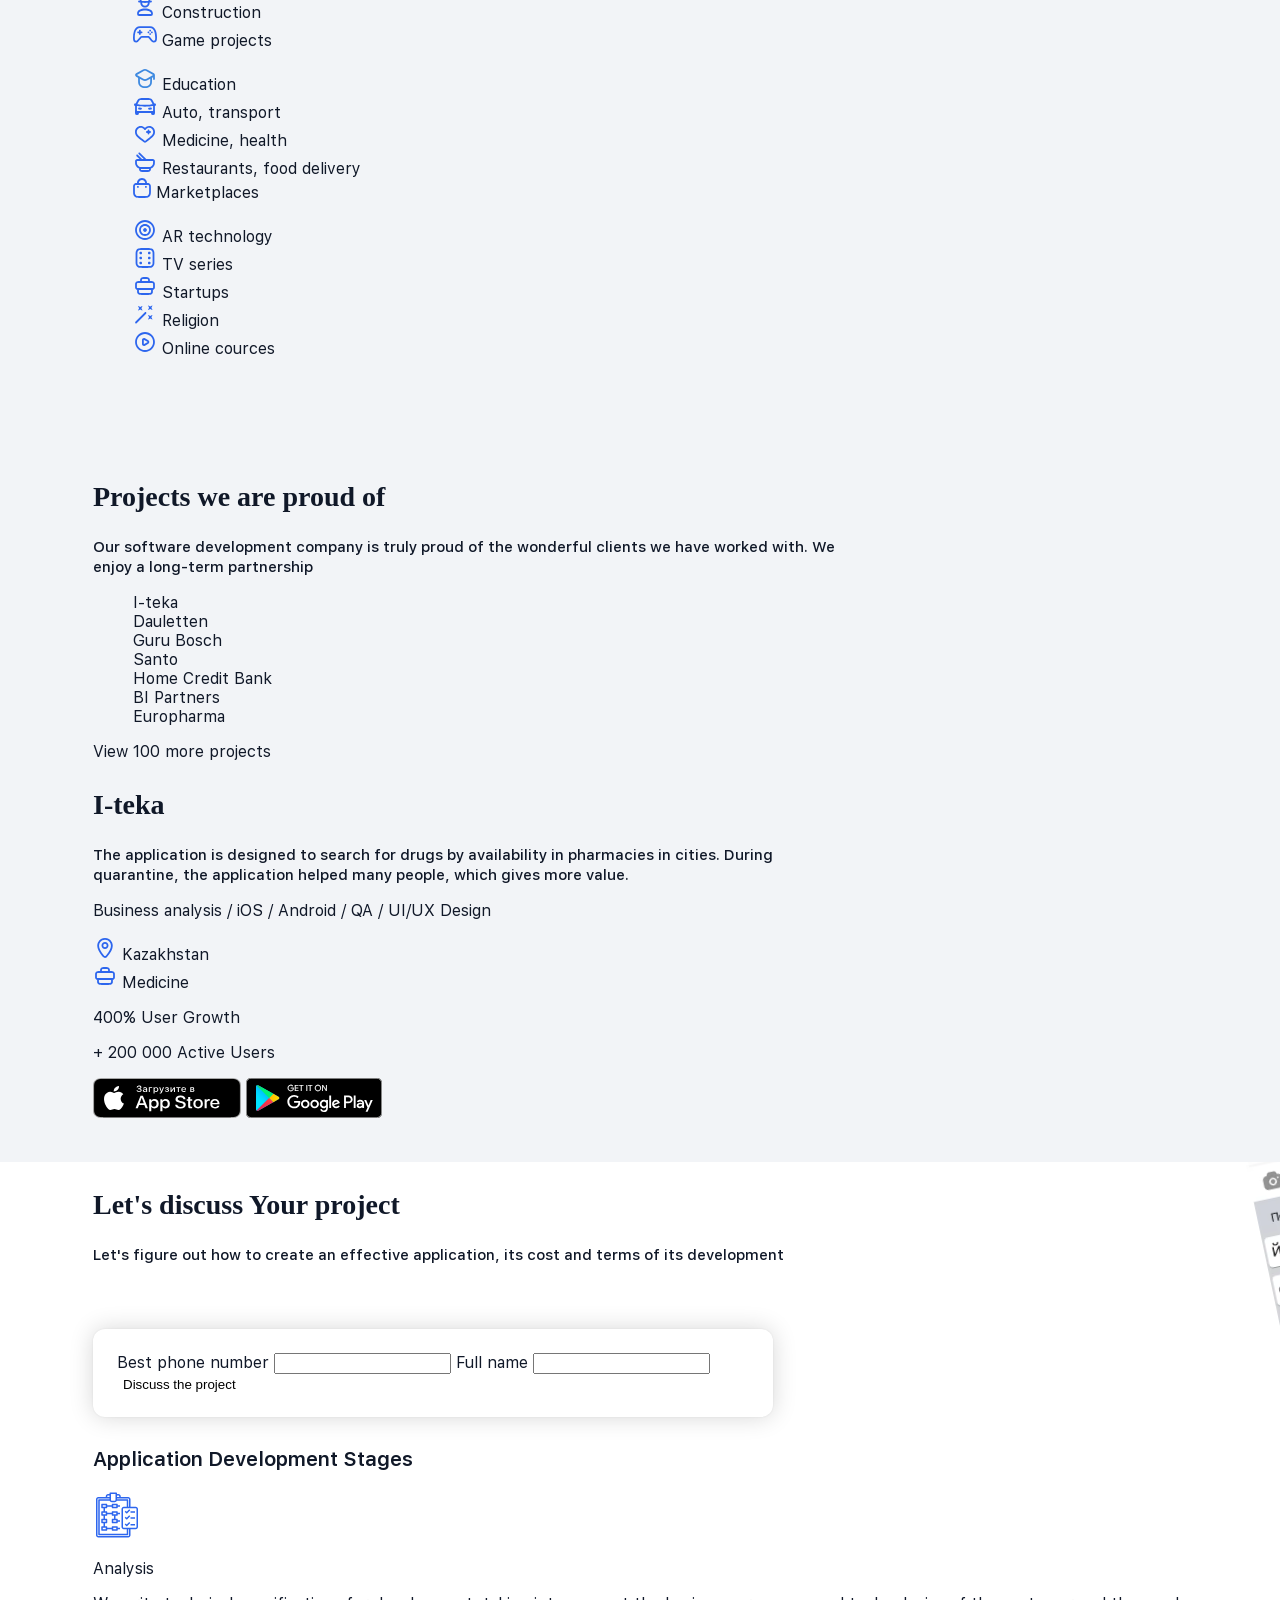
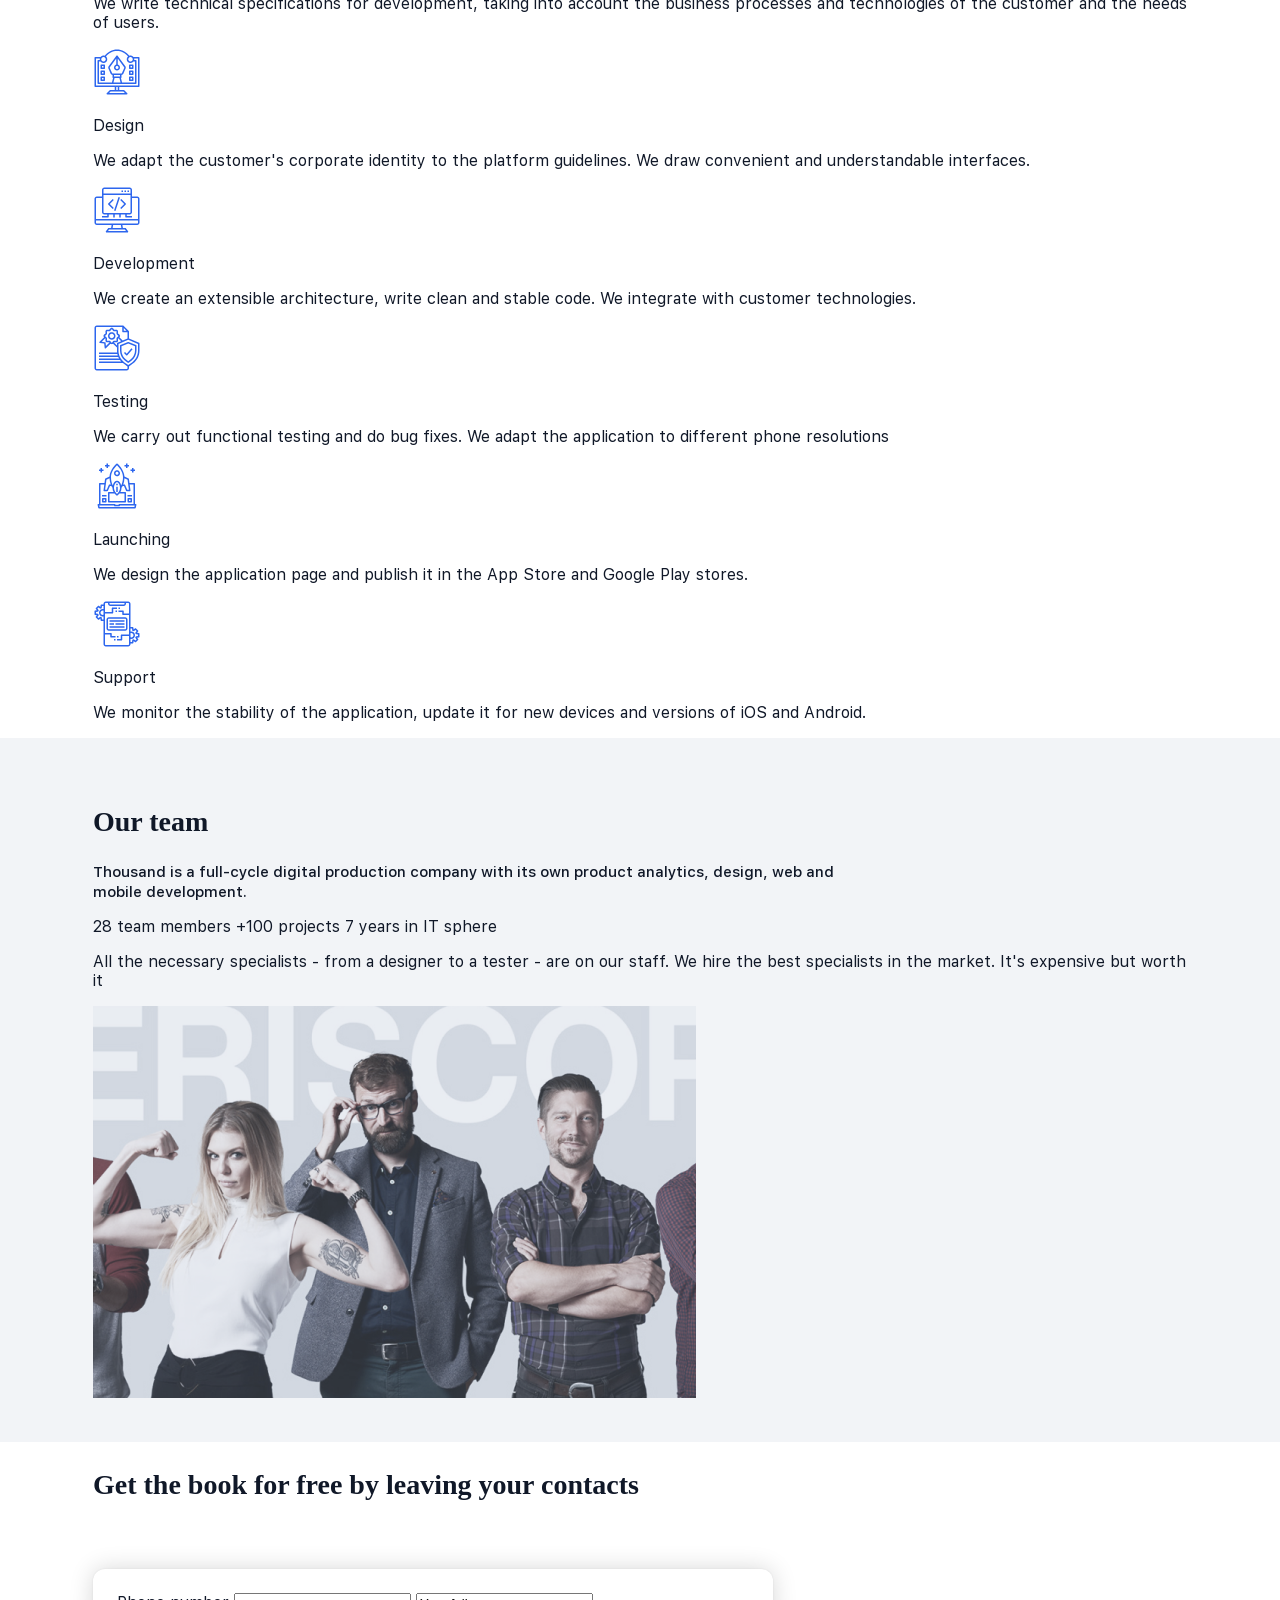
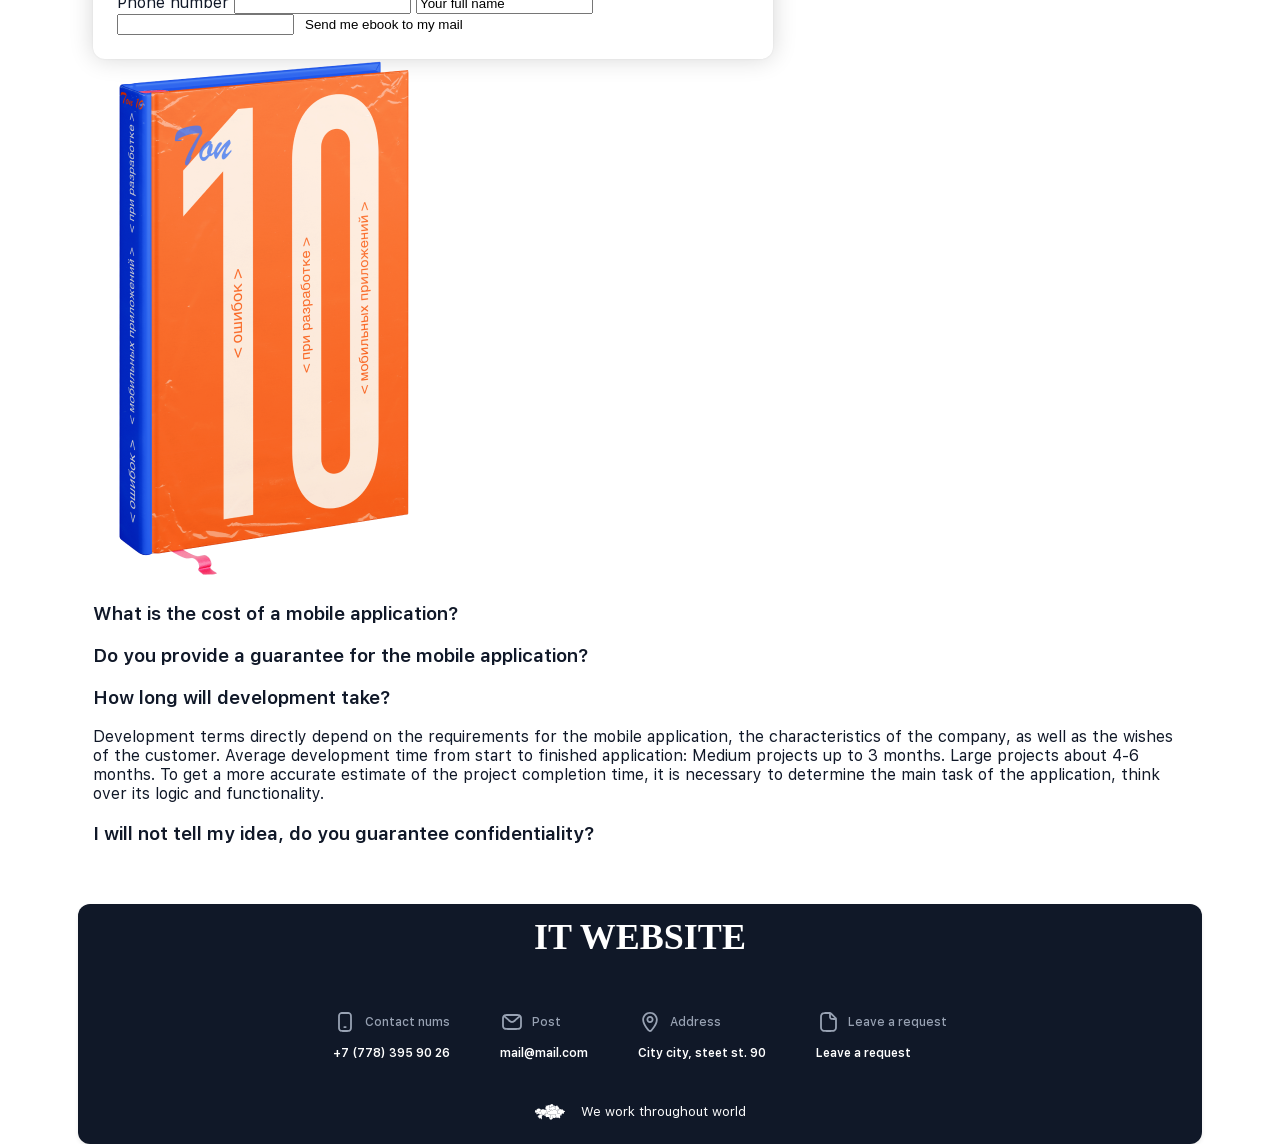
==== commit 17b26eed: "commit123" ====
--- a/index.html
+++ b/index.html
@@ -66,12 +66,14 @@
                 </div>
                 <div class="right-block">
                     <div class="bg-images">
-                        <img src="/src/assets/img/bg-image-1.jpg" alt="">
-                        <img src="/src/assets/img/bg-image-2.jpg" alt="">
-                        <img src="/src/assets/img/bg-image-3.jpg" alt="">
-                        <img src="/src/assets/img/bg-image-4.jpg" alt="">
-                        <img src="/src/assets/img/bg-image-5.jpg" alt="">
-                        <img src="/src/assets/img/bg-image-6.jpg" alt="">
+                        <div class="left-col">
+                            <img class="left-img" src="/src/assets/img/column-left.webp" alt="">
+                            <img class="left-img" src="/src/assets/img/column-left.webp" alt="">
+                        </div>
+                        <div class="right-col">
+                            <img class="right-img" src="/src/assets/img/column-right.webp" alt="">
+                            <img class="right-img" src="/src/assets/img/column-right.webp" alt="">
+                        </div>
                     </div>
                 </div>
             </div>
--- a/src/assets/styles/style.css
+++ b/src/assets/styles/style.css
@@ -1,201 +1,690 @@
-@import "./global.css";
-@import "./fonts.css";
-@import "./utils.css";
-@import "./../../components/common.css";
-@import "./../../components/header.css";
-@import "./../../components/about-us.css";
-@import "./../../components/development-cycle.css";
-@import "./../../components/developed-projects.css";
-@import "./../../components/footer.css";
-
-.test {
-    color: yellow !important;
-}
-
-.test {
-    color: red !important;
-}
-
-@media (max-width: 768px) {
-
-    /* HEADER */
-
-    .header {
-        margin: 0 auto;
+html {
+  font-family: "Inter", sans-serif;
+  font-weight: 400;
+}
+
+*,
+*:before,
+*:after {
+  box-sizing: border-box;
+}
+
+li {
+  list-style-type: none;
+}
+
+a, a:visited, a:hover {
+  color: inherit;
+  text-decoration: none;
+}
+
+a:focus, a:active {
+  outline: none;
+}
+
+button, input[type=submit] {
+  display: inline-block;
+  box-shadow: none;
+  background-color: transparent;
+  cursor: pointer;
+  border: none;
+}
+
+button::-moz-focus-inner {
+  padding: 0;
+  border: none;
+}
+
+@font-face {
+  font-family: "Inter";
+  src: local("Inter"), local("Inter-Bold"), local("Inter Bold"), url("/static/fonts/Inter-Bold.ttf") format("truetype"), url("/static/fonts/Inter-Bold.woff2") format("woff");
+  font-weight: 700;
+}
+@font-face {
+  font-family: "Inter";
+  src: local("Inter"), local("Inter-Medium"), local("Inter Medium"), url("/static/fonts/Inter-Medium.ttf") format("truetype"), url("/static/fonts/Inter-Medium.woff2") format("woff");
+  font-weight: 500;
+}
+@font-face {
+  font-family: "Inter";
+  src: local("Inter"), local("Inter-Regular"), local("Inter Regular"), url("/static/fonts/Inter-Regular.ttf") format("truetype"), url("/static/fonts/Inter-Regular.woff2") format("woff");
+  font-weight: 400;
+}
+@font-face {
+  font-family: "SF Pro Text";
+  src: local("SF Pro Text"), local("SF Pro Text-Regular"), local("SF Pro Text Regular"), url("/static/fonts/SFProText-Regular.ttf") format("truetype"), url("/static/fonts/SFProText-Regular.ttf") format("ttf");
+  font-weight: 400;
+}
+@font-face {
+  font-family: "SF Pro Text";
+  src: local("SF Pro Text"), local("SF Pro Text-Medium"), local("SF Pro Text Medium"), url("/static/fonts/SFProText-Medium.ttf") format("truetype"), url("/static/fonts/SFProText-Medium.ttf") format("ttf");
+  font-weight: 500;
+}
+@font-face {
+  font-family: "SF Pro Text";
+  src: local("SF Pro Text"), local("SF Pro Text-Semibold"), local("SF Pro Text Semibold"), url("/static/fonts/SFProText-Semibold.ttf") format("truetype"), url("/static/fonts/SFProText-Semibold.ttf") format("ttf");
+  font-weight: 600;
+}
+.bold {
+  font-family: "Inter", sans-serif;
+  font-weight: 700;
+}
+
+.medium {
+  font-family: "Inter", sans-serif;
+  font-weight: 500;
+}
+
+/* COMMON */
+body {
+  margin: 0;
+  overflow-x: hidden;
+  color: #101828;
+  font-family: "SF Pro Text";
+  font-style: normal;
+}
+
+.container {
+  max-width: 1124px;
+  padding: 0 15px;
+  margin: 0 auto;
+}
+
+.common-section {
+  padding: 40px 0;
+  background: #F2F4F7;
+}
+
+.common-section--white {
+  background-color: #FFF;
+}
+
+.title h2 {
+  font-family: "Inter";
+  font-size: 36px;
+  font-weight: 700;
+  line-height: 144%;
+  margin-bottom: 20px;
+}
+.title h3 {
+  font-family: "SF Pro Text";
+  font-size: 20px;
+  font-weight: 600;
+  line-height: 24px;
+  margin-top: 30px;
+}
+.title p {
+  margin-top: 0;
+  font-size: 15px;
+  font-weight: 500;
+  line-height: 20px;
+}
+.title span {
+  color: #306FF5;
+}
+
+.btn {
+  border-radius: 8px;
+  border: 0;
+  background: #2D66EE;
+  padding: 10px 24px;
+  color: #FFF;
+  font-size: 14px;
+  font-weight: 600;
+  line-height: 18px;
+  text-align: left;
+}
+
+.form-label {
+  display: flex;
+  flex-direction: column;
+  padding-right: 24px;
+  gap: 10px;
+}
+.form-label label {
+  color: #667085;
+  font-size: 13px;
+  font-weight: 500;
+  line-height: 16px;
+}
+.form-label input {
+  border: 0;
+  border-bottom: 0.7px solid #D0D5DD;
+  font-size: 17px;
+  font-weight: 400;
+  line-height: 22px;
+  max-width: 220px;
+}
+
+/* HEADER */
+.header {
+  position: fixed;
+  width: 100%;
+  z-index: 10;
+  margin: auto 15px;
+}
+.header .container {
+  display: flex;
+  padding: 0 20px;
+  border-radius: 12px;
+  box-shadow: 0px 2px 4px 0px rgba(0, 0, 0, 0.08);
+  justify-content: space-between;
+  align-items: center;
+  background-color: #FFF;
+  margin-top: 20px;
+}
+
+.logo h1 {
+  color: #2D66EE;
+  font-family: "Inter";
+  font-size: 20px;
+  font-weight: 700;
+  line-height: 18px;
+}
+
+.nav ul {
+  display: flex;
+  gap: 24px;
+}
+.nav li {
+  font-size: 14px;
+  font-weight: 500;
+  line-height: 18px;
+}
+
+.contacts {
+  display: flex;
+  gap: 32px;
+  color: #2D66EE;
+  font-size: 14px;
+  font-weight: 500;
+  line-height: 18px;
+}
+
+.phone-number, .email {
+  display: flex;
+  align-items: center;
+  gap: 8px;
+}
+
+.phone-number {
+  gap: 0;
+}
+.phone-number span {
+  padding: 0 4px;
+}
+
+.menu-icon {
+  width: 40px;
+  height: 30px;
+  position: relative;
+  display: none;
+}
+.menu-icon::after {
+  bottom: 0;
+  transition: transform 0.3s, bottom 0.3s 0.3s;
+}
+.menu-icon::before {
+  top: 0;
+  transition: transform 0.3s, top 0.3s 0.3s;
+}
+
+.menu-icon::before, .menu-icon::after {
+  content: "";
+  display: block;
+  width: 100%;
+  height: 5px;
+  background-color: #2D66EE;
+  position: absolute;
+  left: 0;
+}
+
+.menu-icon__line {
+  position: absolute;
+  display: block;
+  width: 100%;
+  height: 5px;
+  background-color: #2D66EE;
+  left: 0;
+  top: 44%;
+}
+
+.menu-icon--active {
+  position: absolute;
+  top: 5%;
+  left: 85%;
+}
+.menu-icon--active .menu-icon__line {
+  display: none;
+}
+.menu-icon--active::before {
+  background-color: #98A2B3;
+  width: 60%;
+  height: 3px;
+  transform: translateY(-50%) rotate(45deg);
+  top: 50%;
+  transition: top 0.3s, transform 0.3s 0.3s;
+}
+.menu-icon--active::after {
+  background-color: #98A2B3;
+  width: 60%;
+  height: 3px;
+  transform: translateY(50%) rotate(-45deg);
+  bottom: 50%;
+  transition: bottom 0.3s, transform 0.3s 0.3s;
+}
+
+.hidden {
+  display: none;
+}
+
+/* MAIN */
+/* ABOUT US */
+.about-us {
+  position: relative;
+  padding-top: 100px;
+}
+.about-us .container {
+  display: flex;
+  max-height: 780px;
+  gap: 40px;
+}
+.about-us .title {
+  max-width: 580px;
+}
+
+.contact-form {
+  border-radius: 12px;
+  padding: 24px;
+  box-shadow: 0px 0px 24px 0px rgba(0, 0, 0, 0.16), 0px 0px 2px 0px rgba(0, 0, 0, 0.08);
+  max-width: 680px;
+  background-color: #FFF;
+  margin-top: 64px;
+}
+.contact-form h3 {
+  margin-top: 0;
+  margin-bottom: 32px;
+  max-width: 500px;
+  font-family: "Inter";
+  font-size: 20px;
+  font-weight: 700;
+  line-height: 24px;
+}
+
+.form {
+  display: flex;
+  align-items: center;
+}
+
+.bg-images {
+  transform: rotate(-12deg);
+  overflow: hidden;
+  display: flex;
+  position: absolute;
+  left: 66%;
+  top: -600px;
+}
+.bg-images .right-col {
+  position: relative;
+  top: -1800px;
+  margin-left: -40px;
+  animation: moveTwo 8s infinite linear;
+}
+.bg-images .left-col {
+  animation: moveOne 8s infinite linear;
+}
+
+.left-img {
+  width: 450px;
+}
+
+.right-img {
+  width: 280px;
+}
+
+@keyframes moveOne {
+  0% {
+    transform: translate(0, 0);
+  }
+  100% {
+    transform: translate(0, -48.5%);
+  }
+}
+@keyframes moveTwo {
+  0% {
+    transform: translate(0, 0);
+  }
+  100% {
+    transform: translate(0, 50%);
+  }
+}
+/* DEVELOPMENT-CYCLE */
+.development-cycle {
+  position: relative;
+  z-index: 2;
+}
+.development-cycle .container {
+  display: flex;
+  align-items: center;
+  gap: 230px;
+}
+.development-cycle p {
+  color: #344054;
+  font-size: 17px;
+  font-weight: 400;
+  line-height: 22px;
+  max-width: 510px;
+}
+.development-cycle span {
+  color: #2D66EE;
+}
+.development-cycle a:after {
+  content: "";
+  display: block;
+  height: 0.5px;
+  background-color: #2D66EE;
+  position: absolute;
+  left: 10;
+  width: 0%;
+  transition: 1s;
+}
+.development-cycle a:hover:after {
+  width: 100%;
+  transition: ease-out 1s;
+}
+
+.links ul {
+  margin-top: 30px;
+  display: flex;
+  flex-direction: column;
+  gap: 24px;
+}
+.links li {
+  display: flex;
+  gap: 10px;
+}
+.links a {
+  position: relative;
+}
+
+.developed-projects {
+  position: relative;
+  z-index: 2;
+}
+
+.proud-projects {
+  position: relative;
+  z-index: 2;
+}
+
+.discuss-projects {
+  position: relative;
+  z-index: 2;
+}
+
+/* FOOTER */
+.footer {
+  width: 100%;
+  margin: auto 15px;
+}
+.footer .container {
+  padding: 0px 20px;
+  display: flex;
+  flex-direction: column;
+  border-radius: 12px;
+  box-shadow: 0px 2px 4px 0px rgba(0, 0, 0, 0.08);
+  align-items: center;
+  gap: 40px;
+  background-color: #101828;
+}
+.footer h1 {
+  color: #FFF;
+  font-family: "Inter";
+  font-size: 36px;
+  font-weight: 700;
+  line-height: 18px;
+}
+
+.company-info {
+  display: flex;
+  align-self: flex-start;
+  gap: 120px;
+}
+.company-info span {
+  color: #FFF;
+  font-size: 17px;
+  font-weight: 600;
+  line-height: 22px;
+}
+
+.number, .post, .address, .request {
+  display: flex;
+  flex-direction: column;
+  gap: 8px;
+}
+
+.top-info {
+  display: flex;
+  align-items: center;
+  gap: 8px;
+}
+.top-info span {
+  color: #98A2B3;
+  font-size: 14px;
+  font-weight: 500;
+  line-height: 18px;
+}
+
+.world {
+  padding-bottom: 24px;
+  display: flex;
+  gap: 15px;
+}
+.world span {
+  color: var(--White, #FFF);
+  font-size: 13px;
+  font-weight: 400;
+  line-height: 16px;
+}
+
+@media (max-width: 1439px) {
+  /* HEADER */
+  .header {
+    margin: 0 auto;
+  }
+  .header .container {
+    min-height: 90px;
+  }
+  .nav, .phone-number {
+    display: none;
+  }
+  .menu-icon {
+    display: block;
+  }
+  .header--mobile .container {
+    min-height: 100vh;
+    padding-top: 140px;
+    flex-direction: column;
+    margin-top: 0;
+  }
+  .header--mobile h1 {
+    font-size: 48px;
+    margin-bottom: 36px;
+  }
+  .header--mobile ul {
+    flex-direction: column;
+    align-items: center;
+    padding: 0;
+    margin-bottom: 52px;
+  }
+  .header--mobile li {
+    padding: 16px 0;
+    font-size: 36px;
+  }
+  .header--mobile .phone-number {
+    display: flex;
+    align-items: center;
+  }
+  .header--mobile .contacts {
+    margin-bottom: 130px;
+  }
+  .header--mobile .nav, .header--mobile .phone-number {
+    display: flex;
+  }
+  .phone-number span:first-of-type {
+    padding-right: 32px;
+  }
+  .header--mobile .hidden {
+    display: inline-block;
+  }
+  /* ABOUT US */
+  .about-us .container {
+    max-height: 650px;
+  }
+  .about-us .title {
+    min-width: 380px;
+  }
+  .about-us .title h2 {
+    width: 70%;
+  }
+  .about-us .left-block {
+    z-index: 2;
+  }
+  .title h2 {
+    font-size: 28px;
+  }
+  .title p {
+    width: 70%;
+  }
+  .contact-form {
+    width: 70%;
+  }
+  .contact-form h3 {
+    font-size: 16px;
+  }
+  .form {
+    flex-direction: column;
+    gap: 32px;
+    align-items: start;
+  }
+  /* DEVELOPMENT-CYCLE */
+  .development-cycle .container {
+    justify-content: space-between;
+    gap: 100px;
+  }
+  .development-cycle p {
+    min-width: 350px;
+  }
+  .links ul {
+    margin-top: 200px;
+    min-width: 250px;
+  }
+  /* FOOTER */
+  .footer {
+    margin: 0 auto;
+    padding-bottom: 0;
+  }
+  .footer .container {
+    padding: 0 50px;
+  }
+  .company-info {
+    gap: 50px;
+    align-self: auto;
+  }
+  .number span, .post span, .address span, .request span {
+    font-size: 12px;
+  }
+}
+@media (max-width: 767px) {
+  /* HEADER */
+  .email {
+    display: none;
+  }
+  .header--mobile h1 {
+    font-size: 20px;
+  }
+  .header--mobile li {
+    font-size: 24px;
+    padding: 10px 0;
+  }
+  .header--mobile .email {
+    display: flex;
+    justify-content: center;
+  }
+  .header--mobile .contacts {
+    flex-direction: column;
+  }
+  /* ABOUT-US */
+  .about-us .container {
+    flex-direction: column;
+    min-height: 1100px;
+  }
+  .about-us .title {
+    background-color: #F2F4F7;
+    margin-left: -20px;
+    padding-left: 20px;
+  }
+  .left-block {
+    display: flex;
+    flex-direction: column;
+    gap: 350px;
+  }
+  .left-block .contact-form {
+    align-items: flex-end;
+  }
+  .contact-form {
+    position: relative;
+    z-index: 5;
+    width: 100%;
+  }
+  .bg-images {
+    top: 100px;
+    left: 20%;
+  }
+  .bg-images img {
+    width: 60%;
+  }
+  .bg-images .left-col {
+    position: relative;
+    top: 300px;
+    animation: moveOne--mobile 8s infinite linear;
+  }
+  .bg-images .right-col {
+    position: relative;
+    top: -400px;
+    margin-left: -120px;
+  }
+  @keyframes moveOne--mobile {
+    0% {
+      transform: translate(0, 0);
     }
-
-    .nav, .phone-number {
-        display: none;
+    100% {
+      transform: translate(0, -50%);
     }
-    
-    .menu-icon {
-        display: block;
-    }
-
-    .header .container {
-        min-height: 90px;
-    }
-
-    .header--mobile .container {
-        min-height: 100vh;
-        padding-top: 140px;
-        flex-direction: column;
-        margin-top: 0;
-    }
-
-    .header--mobile h1 {
-        font-size: 48px;
-        margin-bottom: 36px;
-    }
-
-    .header--mobile ul {
-        flex-direction: column;
-        align-items: center;
-        padding: 0;
-        margin-bottom: 52px;
-    }
-
-    .header--mobile li {
-        padding: 16px 0;
-        font-size: 36px;
-    }
-
-    .header--mobile .nav, .header--mobile .phone-number {
-        display: block;
-    }
-
-    .header--mobile .hidden {
-        display: inline-block;
-    }
-
-    .header--mobile .phone-number {
-        display: flex;
-        align-items: center;
-    }
-
-    .header--mobile .contacts {
-        margin-bottom: 130px;
-    }
-
-    .phone-number span:first-of-type {
-        padding-right: 32px;
-    }
-
-    /* ABOUT US */
-
-    .about-us .container {
-        max-height: 650px;
-    }
-
-    .about-us .title {
-        min-width: 380px;
-    }
-
-    .title h2 {
-        font-size: 28px;
-    }
-
-    .contact-form {
-        min-width: 350px;
-    }
-
-    .contact-form h3 {
-        font-size: 16px;
-    }
-
-    .form {
-        flex-direction: column;
-        gap: 32px;
-        align-items: start;
-    }
-
-    .bg-images {
-        top: -150px;
-    }
-
-    .bg-images img {
-        width: 150px;
-        height: 300px;
-    }
-
-    /* DEVELOPMENT-CYCLE */ 
-    
-    .development-cycle .container {
-        gap: 100px;
-    }
-
-    .links ul {
-        margin-top: 200px;
-        min-width: 250px;
-    }
-
-    .development-cycle p {
-        max-width: 350px;
-    }
-
-    /* FOOTER */
-
-    .footer {
-        margin: 0 auto;
-        padding-bottom: 0;
-    }
-
-    .footer .container {
-        padding: 0 50px;
-    }
-
-    
-    .company-info {
-        gap: 50px;
-    }
-
-    .number span, .post span, .address span, .request span {
-        font-size: 12px;
-    }
-}
-
-@media (max-width: 426px) {
-    .container {
-        background-color: pink;
-    }
-
-    /* HEADER */
-
-    .email {
-        display: none;
-    }
-
-    .header--mobile h1 {
-        font-size: 20px;
-    }
-
-    .header--mobile li {
-        font-size: 24px;
-        padding: 10px 0;
-    }
-
-    .header--mobile .email {
-        display: flex;
-    };
-
-    .header--mobile .contacts {
-        flex-direction: column;
-    }
-
-    /* ABOUT-US */
-
-    .about-us .container {
-        flex-direction: column;
-        min-height: 900px;
-    }
-
-    .left-block {
-        display: flex;
-        flex-direction: row-reverse;
-    }
-
-    .bg-images {
-        top: 0;
-        left: 25%;
-    }
-}+  }
+  /* DEVELOPMENT-CYCLE */
+  .development-cycle .container {
+    flex-direction: column;
+    align-items: flex-start;
+    gap: 30px;
+  }
+  .development-cycle p {
+    min-width: auto;
+  }
+  .development-cycle ul {
+    margin-top: 0;
+    padding-left: 0;
+  }
+  .development-cycle li {
+    font-size: 20px;
+  }
+  /* FOOTER */
+  .footer .company-info {
+    flex-wrap: wrap;
+    justify-content: space-evenly;
+    padding-left: 60px;
+  }
+  .number, .post, .address, .request {
+    min-width: 190px;
+  }
+}/*# sourceMappingURL=style.css.map */
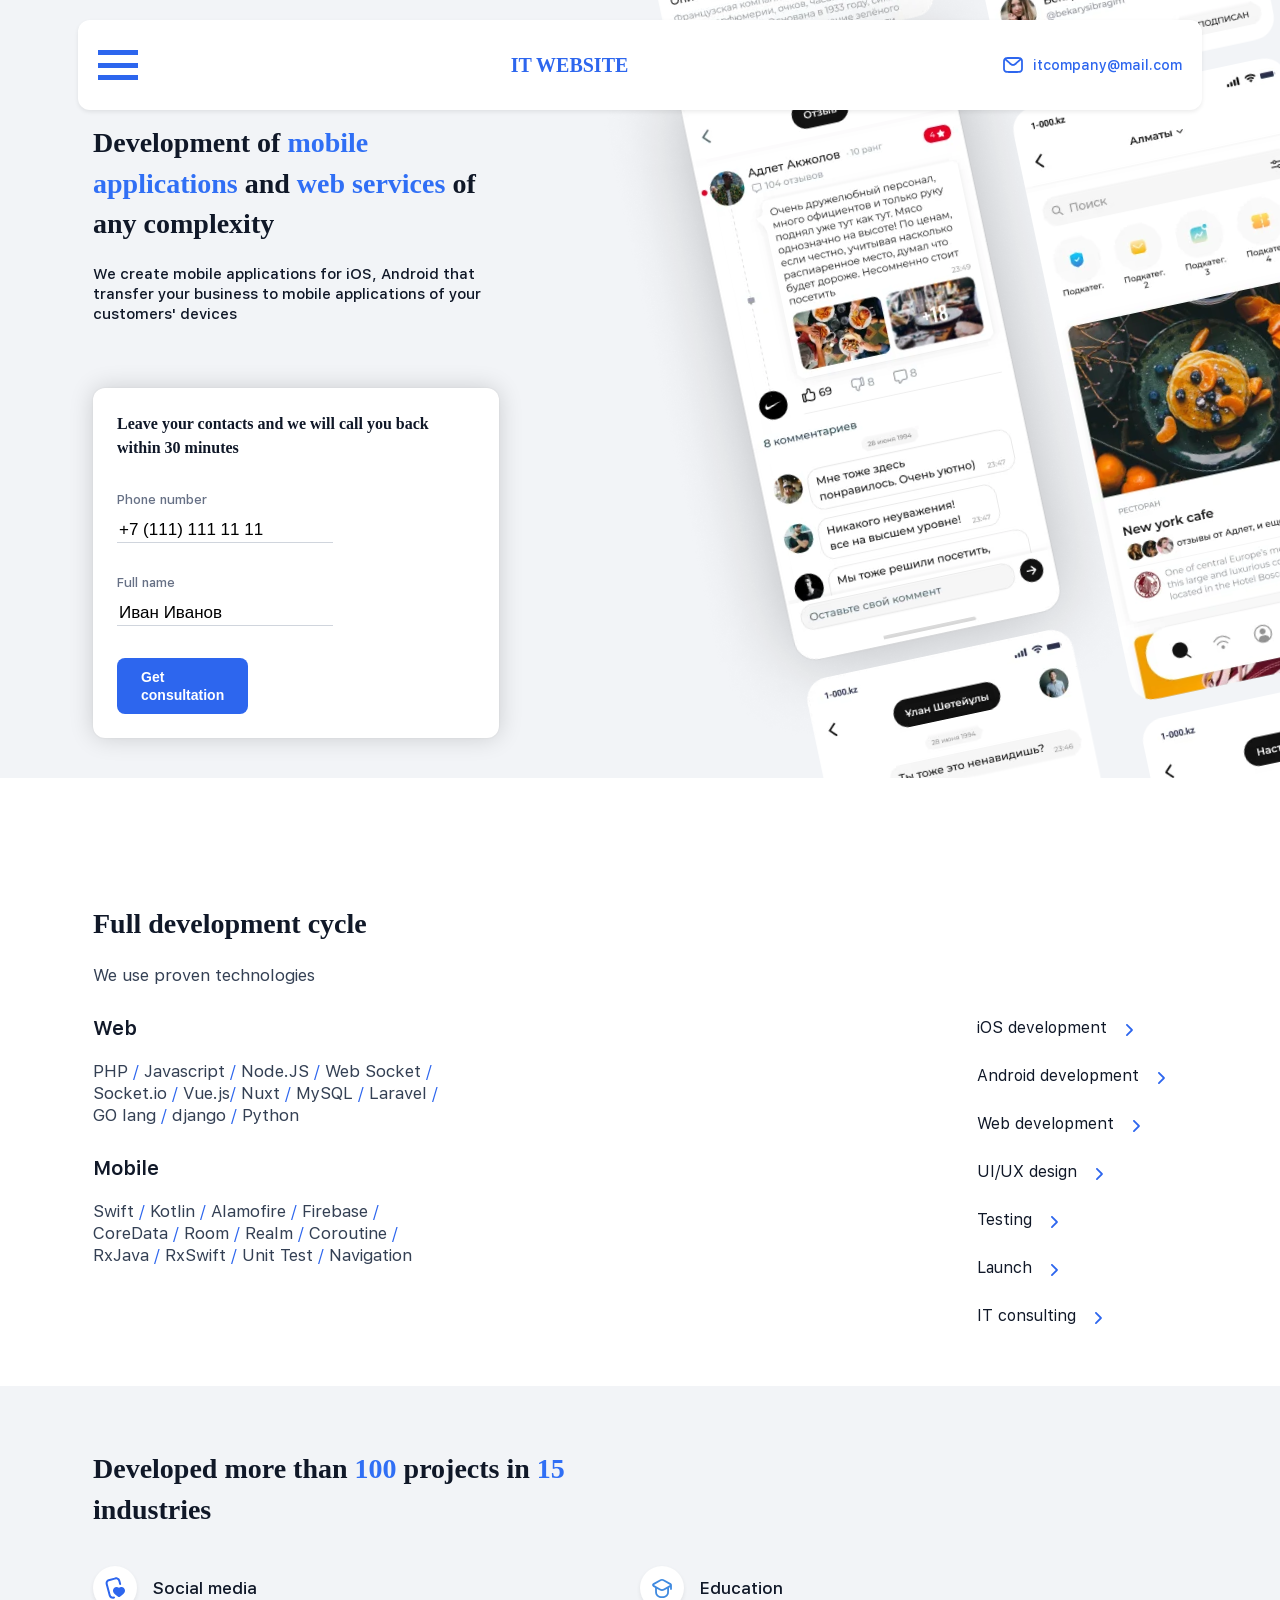
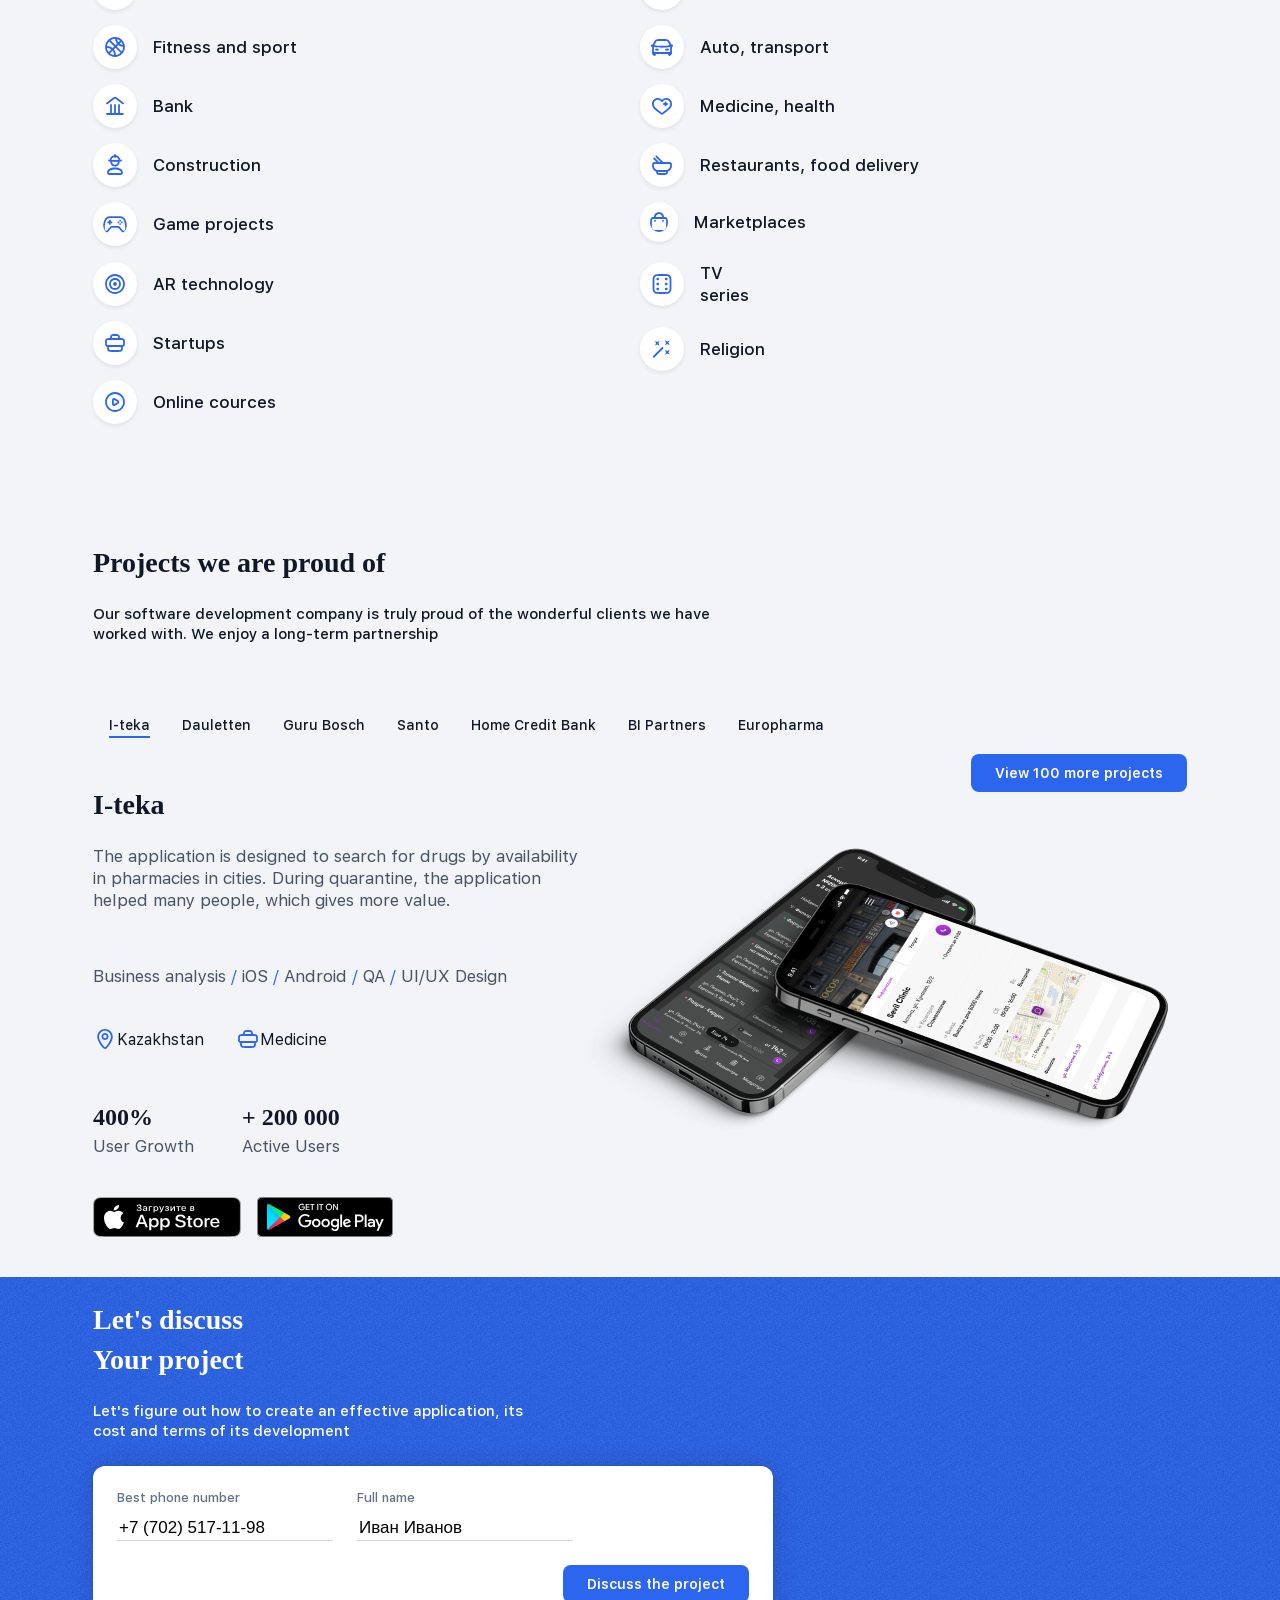
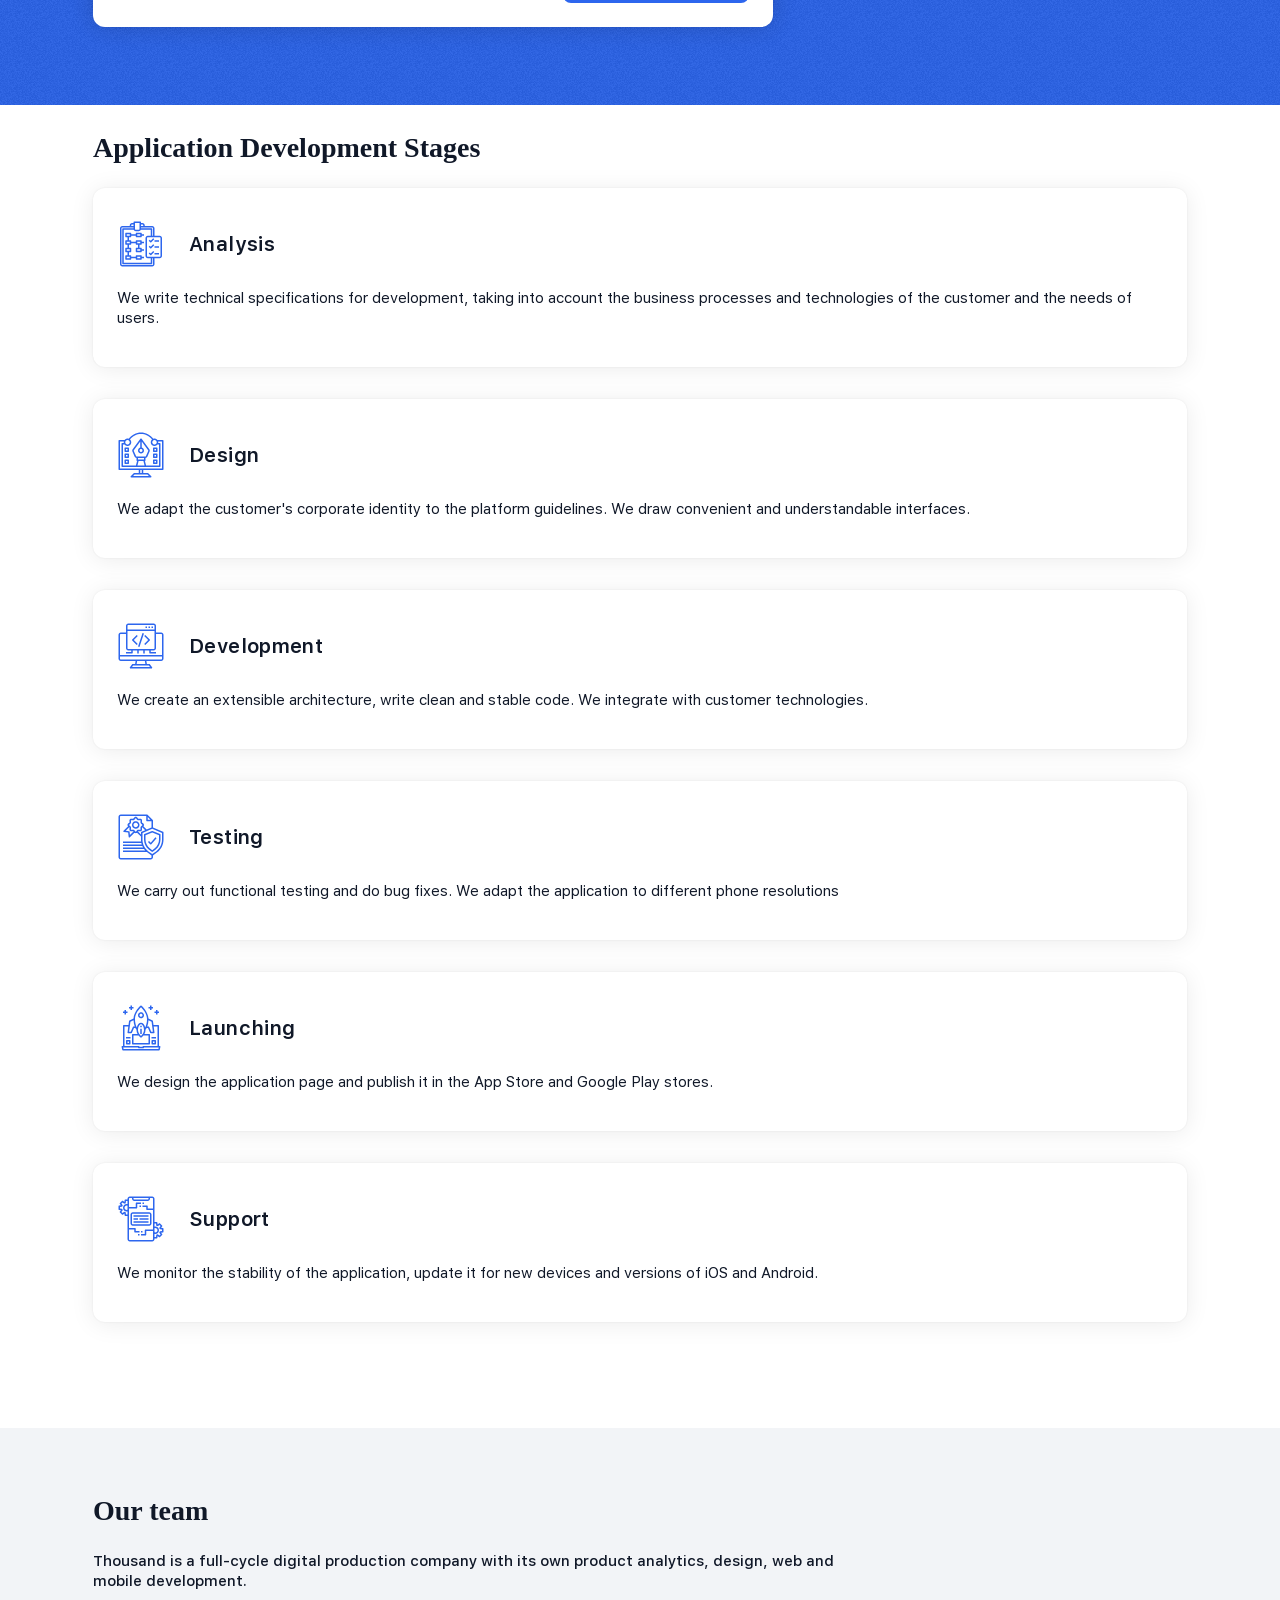
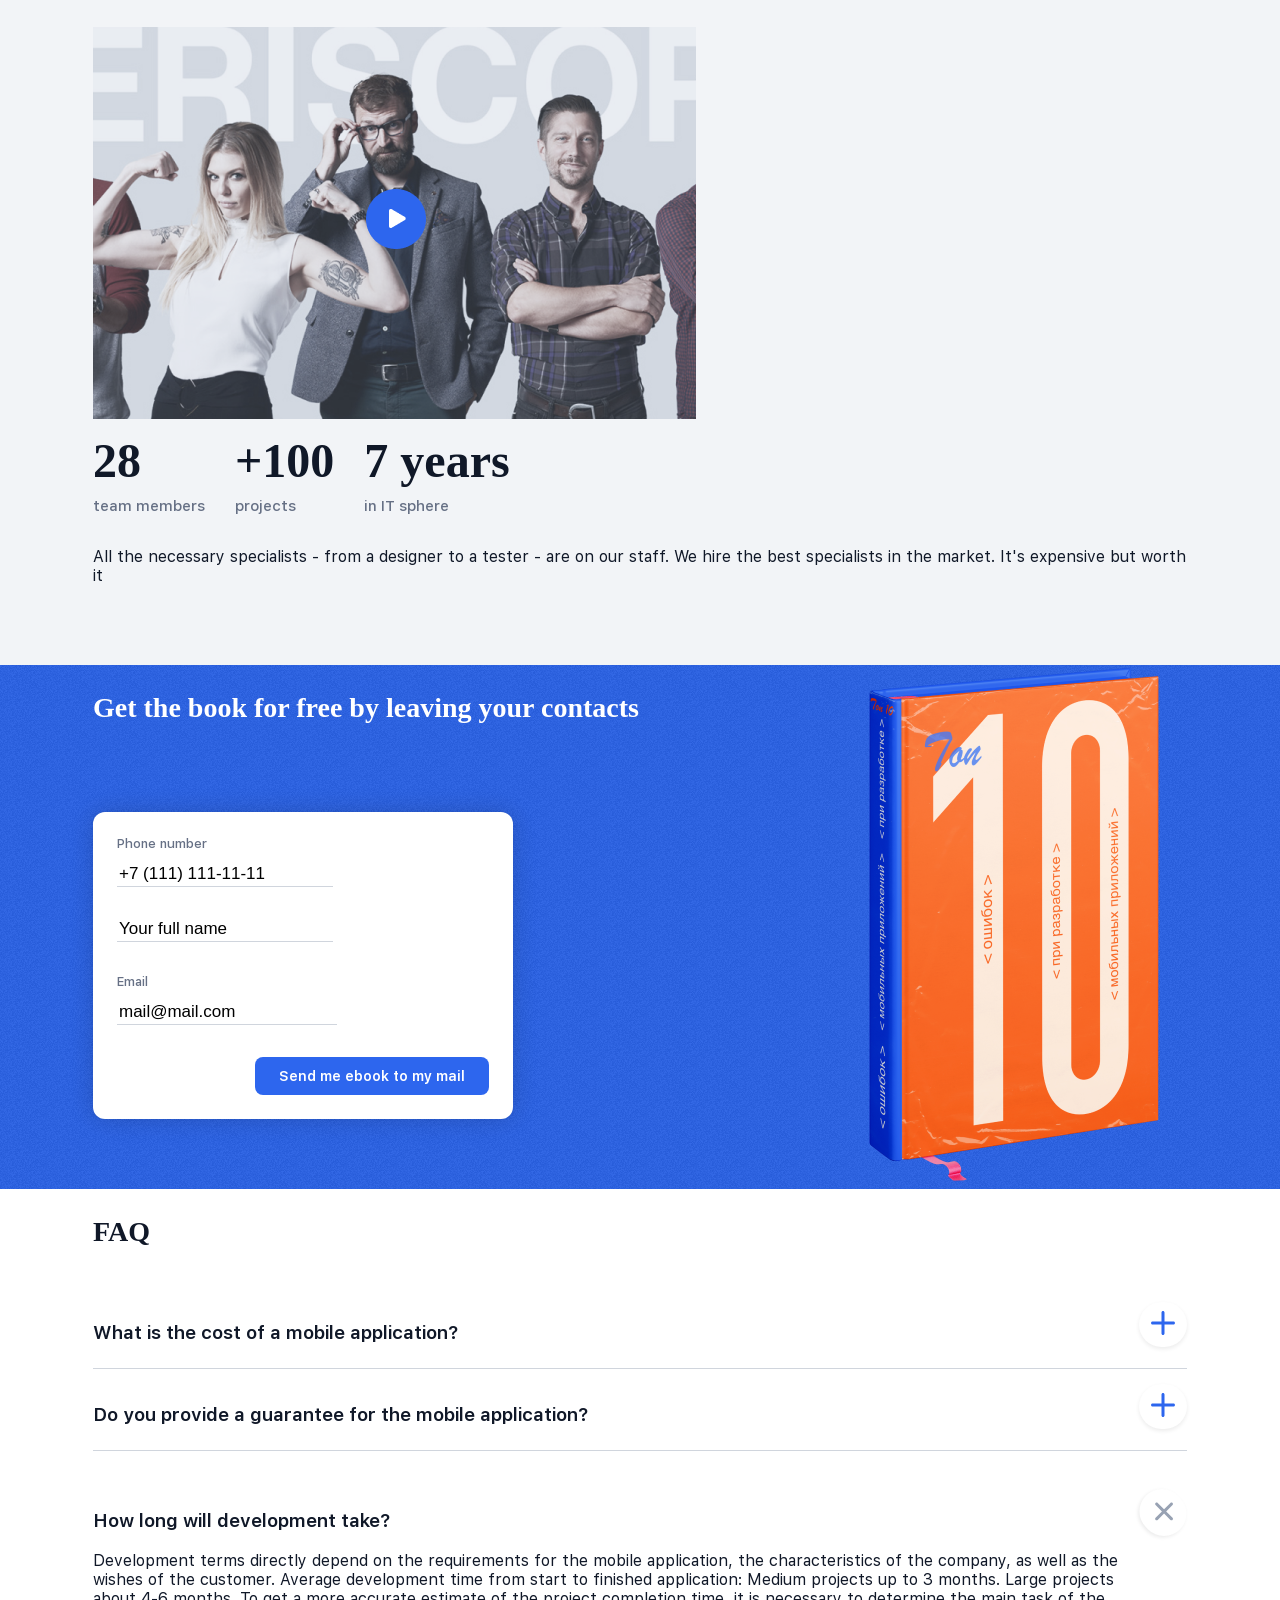
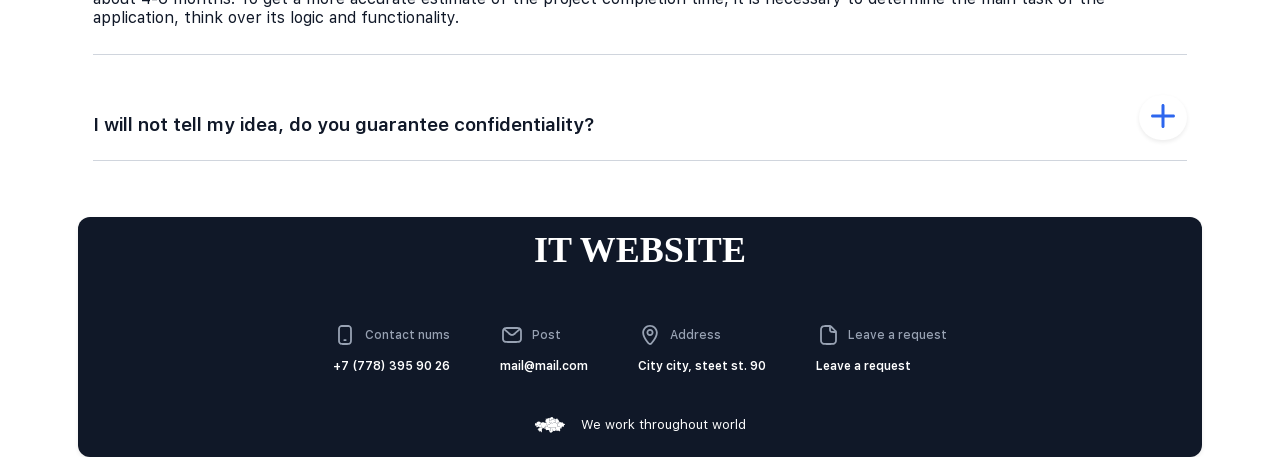
==== commit 5fbad616: "commit1" ====
--- a/index.html
+++ b/index.html
@@ -108,7 +108,7 @@
         <section class="developed-projects common-section">
             <div class="container">
                 <div class="title">
-                    <h2>Developed more than 100 projects in 15 industries</h2>
+                    <h2>Developed more than <span>100</span> projects in <span>15</span> industries</h2>
                 </div>
                 <div class="industries">
                     <div class="col">
@@ -165,7 +165,7 @@
                                 <img src="src/assets/img/live_outline_24.svg" alt="">
                                 <span>AR technology</span>
                             </li>
-                            <li>
+                            <li class="last-li last-li--one">
                                 <img src="src/assets/img/video_outline_24.svg" alt="">
                                 <span>TV series</span>
                             </li>
@@ -173,7 +173,7 @@
                                 <img src="src/assets/img/work_outline_24.svg" alt="">
                                 <span>Startups</span>
                             </li>
-                            <li>
+                            <li class="last-li last-li--two">
                                 <img src="src/assets/img/magic_wand_outline_24.svg" alt="">
                                 <span>Religion</span>
                             </li>
@@ -194,7 +194,7 @@
                     <p>Our software development company is truly proud of the wonderful clients we have worked with. We enjoy a long-term partnership</p>
                 </div>
                 <div class="projects">
-                    <ul class="projects">
+                    <ul>
                         <li>I-teka</li>
                         <li>Dauletten</li>
                         <li>Guru Bosch</li>
@@ -203,47 +203,60 @@
                         <li>BI Partners</li>
                         <li>Europharma</li>
                     </ul>
-                    <a href="#">View 100 more projects</a>
+                    <a class="btn" href="#">View 100 more projects</a>
                 </div>
                 <div class="about-project">
-                    <div class="title">
-                        <h2>I-teka</h2>
-                        <p>The application is designed to search for drugs by availability in pharmacies in cities. During quarantine, the application helped many people, which gives more value.</p>
-                    </div>
-                    <p>Business analysis / iOS / Android / QA / UI/UX Design</p>
-                    <div class="country">
-                        <img src="src/assets/img/place_outline_24.svg" alt="">
-                        <span>Kazakhstan</span>
-                    </div>
-                    <div class="industry">
-                        <img src="src/assets/img/work_outline_24.svg" alt="">
-                        <span>Medicine</span>
-                    </div>
-                    <div class="statistics">
-                        <p>400% User Growth</p>
-                        <p>+ 200 000 Active Users</p>
-                    </div>
-                    <div class="download-links">
-                        <img src="src/assets/img/app-store.svg" alt="">
-                        <img src="src/assets/img/google_play.svg" alt="">
-                    </div>
-                </div>
-            </div>
-        </section>
-
-        <section class="discuss-project">
-            <div class="container">
-                <div class="title">
-                    <h2>Let's discuss Your project</h2>
+                    <div class="left-block">
+                        <div class="title">
+                            <h2>I-teka</h2>
+                            <p>The application is designed to search for drugs by availability in pharmacies in cities. During quarantine, the application helped many people, which gives more value.</p>
+                        </div>
+                        <p>Business analysis <span>/</span> iOS <span>/</span> Android <span>/</span> QA <span>/</span> UI/UX Design</p>
+                        <div class="category-icons">
+                            <div class="country">
+                                <img src="src/assets/img/place_outline_24.svg" alt="">
+                                <span>Kazakhstan</span>
+                            </div>
+                            <div class="industry">
+                                <img src="src/assets/img/work_outline_24.svg" alt="">
+                                <span>Medicine</span>
+                            </div>
+                        </div>
+                        <div class="statistics">
+                            <p><span>400%</span> <br>User Growth</p>
+                            <p><span>+ 200 000</span> <br>Active Users</p>
+                        </div>
+                        <div class="download-links">
+                            <img src="src/assets/img/app-store.svg" alt="">
+                            <img src="src/assets/img/google_play.svg" alt="">
+                        </div>
+                    </div>
+                    <div class="right-block">
+                        <img src="./src/assets/img/i-teka.png" alt="">
+                    </div>
+                </div>
+            </div>
+        </section>
+
+        <section class="discuss-projects">
+            <div class="container">
+                <div class="title">
+                    <h2>Let's discuss <br>Your project</h2>
                     <p>Let's figure out how to create an effective application, its cost and terms of its development</p>
                 </div>
                 <div class="contact-form">
                     <form action="#">
-                        <label for="phone">Best phone number</label>
-                        <input type="phone" id="phone">
-                        <label for="name">Full name</label>
-                        <input type="text" id="name">
-                        <input type="submit" value="Discuss the project">
+                        <div class="inputs">
+                            <div class="form-label">
+                                <label for="phone">Best phone number</label>
+                                <input type="phone" id="phone" value="+7 (702) 517-11-98">
+                            </div>
+                            <div class="form-label">
+                                <label for="name">Full name</label>
+                                <input type="text" id="name" value="Иван Иванов">
+                            </div>
+                        </div>
+                        <a type="submit" href="" class="btn">Discuss the project</a>
                     </form>
                 </div>
             </div>
@@ -252,50 +265,54 @@
         <section class="development-stages">
             <div class="container">
                 <div class="title">
-                    <h3>Application Development Stages</h3>
+                    <h2>Application Development Stages</h2>
                 </div>
                 <div class="cards">
-                    <div class="card">
-                        <div class="name-card">
-                            <img src="src/assets/img/planing.svg" alt="">
-                            <p>Analysis</p>
-                        </div>
-                        <p>We write technical specifications for development, taking into account the business processes and technologies of the customer and the needs of users.</p>
-                    </div>
-                    <div class="card">
-                        <div class="name-card">
-                            <img src="src/assets/img/graphic-design.svg" alt="">
-                            <p>Design</p>
-                        </div>
-                        <p>We adapt the customer's corporate identity to the platform guidelines. We draw convenient and understandable interfaces.</p>
-                    </div>
-                    <div class="card">
-                        <div class="name-card">
-                            <img src="src/assets/img/coding-language.svg" alt="">
-                            <p>Development</p>
-                        </div>
-                        <p>We create an extensible architecture, write clean and stable code. We integrate with customer technologies.</p>
-                    </div>
-                    <div class="card">
-                        <div class="name-card">
-                            <img src="src/assets/img/security.svg" alt="">
-                            <p>Testing</p>
-                        </div>
-                        <p>We carry out functional testing and do bug fixes. We adapt the application to different phone resolutions</p>
-                    </div>
-                    <div class="card">
-                        <div class="name-card">
-                            <img src="src/assets/img/hosting 1.svg" alt="">
-                            <p>Launching</p>
-                        </div>
-                        <p>We design the application page and publish it in the App Store and Google Play stores.</p>
-                    </div>
-                    <div class="card">
-                        <div class="name-card">
-                            <img src="src/assets/img/application.svg" alt="">
-                            <p>Support</p>
-                        </div>
-                        <p>We monitor the stability of the application, update it for new devices and versions of iOS and Android.</p>
+                    <div class="col">
+                        <div class="card">
+                            <div class="name-card">
+                                <img src="src/assets/img/planing.svg" alt="">
+                                <p>Analysis</p>
+                            </div>
+                            <p>We write technical specifications for development, taking into account the business processes and technologies of the customer and the needs of users.</p>
+                        </div>
+                        <div class="card">
+                            <div class="name-card">
+                                <img src="src/assets/img/graphic-design.svg" alt="">
+                                <p>Design</p>
+                            </div>
+                            <p>We adapt the customer's corporate identity to the platform guidelines. We draw convenient and understandable interfaces.</p>
+                        </div>
+                        <div class="card">
+                            <div class="name-card">
+                                <img src="src/assets/img/coding-language.svg" alt="">
+                                <p>Development</p>
+                            </div>
+                            <p>We create an extensible architecture, write clean and stable code. We integrate with customer technologies.</p>
+                        </div>
+                    </div>
+                    <div class="col">
+                        <div class="card">
+                            <div class="name-card">
+                                <img src="src/assets/img/security.svg" alt="">
+                                <p>Testing</p>
+                            </div>
+                            <p>We carry out functional testing and do bug fixes. We adapt the application to different phone resolutions</p>
+                        </div>
+                        <div class="card">
+                            <div class="name-card">
+                                <img src="src/assets/img/hosting 1.svg" alt="">
+                                <p>Launching</p>
+                            </div>
+                            <p>We design the application page and publish it in the App Store and Google Play stores.</p>
+                        </div>
+                        <div class="card">
+                            <div class="name-card">
+                                <img src="src/assets/img/application.svg" alt="">
+                                <p>Support</p>
+                            </div>
+                            <p>We monitor the stability of the application, update it for new devices and versions of iOS and Android.</p>
+                        </div>
                     </div>
                 </div>
             </div>
@@ -303,64 +320,119 @@
 
         <section class="team common-section">
             <div class="container">
-                <div class="title">
-                    <h2>Our team</h2>
-                    <p>Thousand is a full-cycle digital production company with its own product analytics, design, web and mobile development.</p>
-                </div>
-                <div class="statistics">
-                    <span>28 team members</span>
-                    <span>+100 projects</span>
-                    <span>7 years in IT sphere</span>
-                    <p>All the necessary specialists - from a designer to a tester - are on our staff. We hire the best specialists in the market. It's expensive but worth it</p>
-                </div>
-                <div class="video">
-                    <img src="src/assets/img/team-video.png" alt="">
+                <div class="left-block">
+                    <div class="title">
+                        <h2>Our team</h2>
+                        <p>Thousand is a full-cycle digital production company with its own product analytics, design, web and mobile development.</p>
+                    </div>
+                    <div class="statistics">
+                        <p><span>28</span> <br>team members</p>
+                        <p><span>+100</span> <br>projects</p>
+                        <p><span>7 years</span> <br>in IT sphere</p>
+                    </div>
+                    <p>All the necessary specialists - from a designer to a tester - are on our staff. We hire the best specialists in the market. It's expensive but worth it</p> 
+                </div>
+                <div class="right-block">
+                    <div class="video">
+                        <img src="src/assets/img/team-video.png" alt="">
+                    </div>
                 </div>
             </div>
         </section>
 
         <section class="get-book">
             <div class="container">
-                <div class="title">
-                    <h2>Get the book for free by leaving your contacts</h2>
-                </div>
-                <div class="contact-form">
-                    <form action="#">
-                        <label for="phone">Phone number</label>
-                        <input type="phone" id="phone">
-                        <input type="text" id="name" value="Your full name">
-                        <label for="email"></label>
-                        <input type="email" id="email">
-                        <input type="submit" value="Send me ebook to my mail">
-                    </form>
-                </div>
-                <div class="image">
-                    <img src="src/assets/img/book.png" alt="">
+                <div class="left-block">
+                    <div class="title">
+                        <h2>Get the book for free by leaving your contacts</h2>
+                    </div>
+                    <div class="contact-form">
+                        <form action="#">
+                            <div class="top-label">
+                                <div class="form-label">
+                                    <label for="phone">Phone number</label>
+                                    <input type="phone" id="phone" value="+7 (111) 111-11-11">
+                                </div>
+                                <div class="form-label">
+                                    <input type="text" id="name" value="Your full name">
+                                </div>
+                            </div>  
+                            <div class="bot-label">
+                                <div class="form-label">
+                                    <label for="email">Email</label>
+                                    <input type="email" id="email" value="mail@mail.com">
+                                </div>
+                            </div>
+                            <a type="submit" href="" class="btn">Send me ebook to my mail</a>
+                        </form>
+                    </div>
+                </div>
+                <div class="right-block">
+                    <div class="book">
+                        <img src="src/assets/img/book.png" alt="">
+                    </div>
                 </div>
             </div>
         </section>
 
         <section class="faq">
             <div class="container">
-                <div class="question">
-                    <h3>What is the cost of a mobile application?</h3>
-                    <p></p>
-                </div>
-                <div class="question">
-                    <h3>Do you provide a guarantee for the mobile application?</h3>
-                    <p></p>
-                </div>
-                <div class="question">
-                    <h3>How long will development take?</h3>
-                    <p>Development terms directly depend on the requirements for the mobile application, the characteristics of the company, as well as the wishes of the customer.
-                        Average development time from start to finished application:
-                        Medium projects up to 3 months.
-                        Large projects about 4-6 months.
-                        To get a more accurate estimate of the project completion time, it is necessary to determine the main task of the application, think over its logic and functionality.</p>
-                </div>
-                <div class="question">
-                    <h3>I will not tell my idea, do you guarantee confidentiality?</h3>
-                    <p></p>
+                <div class="title">
+                    <h2>FAQ</h2>
+                </div>
+                <div class="questions">
+                    <div class="left-block">
+                        <div class="question">
+                            <div class="question-text">
+                                <h3>What is the cost of a mobile application?</h3>
+                                <p class="faq-text hidden">123</p>
+                            </div>
+                            <button type="button" class="faq-icon">
+                                <svg xmlns="http://www.w3.org/2000/svg" width="36" height="40" viewBox="0 0 36 36" fill="none">
+                                    <path d="M19.5 19.5V28.5C19.5 29.3284 18.8284 30 18 30C17.1716 30 16.5 29.3284 16.5 28.5V19.5H7.5C6.67157 19.5 6 18.8284 6 18C6 17.1716 6.67157 16.5 7.5 16.5H16.5V7.5C16.5 6.67157 17.1716 6 18 6C18.8284 6 19.5 6.67157 19.5 7.5V16.5H28.5C29.3284 16.5 30 17.1716 30 18C30 18.8284 29.3284 19.5 28.5 19.5H19.5Z" fill="#2D66EE"/>
+                                </svg>
+                            </button>
+                        </div>
+                        <div class="question">
+                            <div class="question-text">
+                                <h3>Do you provide a guarantee for the mobile application?</h3>
+                                <p class="faq-text hidden">123</p>
+                            </div>
+                            <button type="button" class="faq-icon">
+                                <svg xmlns="http://www.w3.org/2000/svg" width="36" height="40" viewBox="0 0 36 36" fill="none">
+                                    <path d="M19.5 19.5V28.5C19.5 29.3284 18.8284 30 18 30C17.1716 30 16.5 29.3284 16.5 28.5V19.5H7.5C6.67157 19.5 6 18.8284 6 18C6 17.1716 6.67157 16.5 7.5 16.5H16.5V7.5C16.5 6.67157 17.1716 6 18 6C18.8284 6 19.5 6.67157 19.5 7.5V16.5H28.5C29.3284 16.5 30 17.1716 30 18C30 18.8284 29.3284 19.5 28.5 19.5H19.5Z" fill="#2D66EE"/>
+                                </svg>
+                            </button>
+                        </div>
+                    </div>
+                    <div class="right-block">
+                        <div class="question">
+                            <div class="question-text">
+                                <h3>How long will development take?</h3>
+                                <p class="faq-text">Development terms directly depend on the requirements for the mobile application, the characteristics of the company, as well as the wishes of the customer.
+                                    Average development time from start to finished application:
+                                    Medium projects up to 3 months.
+                                    Large projects about 4-6 months.
+                                    To get a more accurate estimate of the project completion time, it is necessary to determine the main task of the application, think over its logic and functionality.</p>    
+                            </div>
+                            <button type="button" class="faq-icon faq-icon--active">
+                                <svg xmlns="http://www.w3.org/2000/svg" width="36" height="40" viewBox="0 0 36 36" fill="none">
+                                    <path d="M19.5 19.5V28.5C19.5 29.3284 18.8284 30 18 30C17.1716 30 16.5 29.3284 16.5 28.5V19.5H7.5C6.67157 19.5 6 18.8284 6 18C6 17.1716 6.67157 16.5 7.5 16.5H16.5V7.5C16.5 6.67157 17.1716 6 18 6C18.8284 6 19.5 6.67157 19.5 7.5V16.5H28.5C29.3284 16.5 30 17.1716 30 18C30 18.8284 29.3284 19.5 28.5 19.5H19.5Z" fill="#2D66EE"/>
+                            </svg>
+                            </button>
+                        </div>
+                        <div class="question">
+                            <div class="question-text">
+                                <h3>I will not tell my idea, do you guarantee confidentiality?</h3>
+                                <p class="faq-text hidden">123</p>
+                            </div>
+                            <button type="button" class="faq-icon">
+                                <svg xmlns="http://www.w3.org/2000/svg" width="36" height="40" viewBox="0 0 36 36" fill="none">
+                                    <path d="M19.5 19.5V28.5C19.5 29.3284 18.8284 30 18 30C17.1716 30 16.5 29.3284 16.5 28.5V19.5H7.5C6.67157 19.5 6 18.8284 6 18C6 17.1716 6.67157 16.5 7.5 16.5H16.5V7.5C16.5 6.67157 17.1716 6 18 6C18.8284 6 19.5 6.67157 19.5 7.5V16.5H28.5C29.3284 16.5 30 17.1716 30 18C30 18.8284 29.3284 19.5 28.5 19.5H19.5Z" fill="#2D66EE"/>
+                                </svg>
+                            </button>
+                        </div>
+                    </div>
                 </div>
             </div>
         </section>
--- a/src/assets/styles/style.css
+++ b/src/assets/styles/style.css
@@ -1,3 +1,4 @@
+@charset "UTF-8";
 html {
   font-family: "Inter", sans-serif;
   font-weight: 400;
@@ -412,14 +413,395 @@
   z-index: 2;
 }
 
+.developed-projects .title {
+  width: 50%;
+}
+
+.industries {
+  display: flex;
+  justify-content: space-between;
+}
+
+.industries ul {
+  display: flex;
+  flex-direction: column;
+  gap: 15px;
+  padding: 0;
+}
+
+.developed-projects li {
+  display: flex;
+  align-items: center;
+  gap: 16px;
+}
+
+.developed-projects li img {
+  padding: 10px;
+  border-radius: 100px;
+  background: #FFF;
+  box-shadow: 0px 2px 4px 0px rgba(0, 0, 0, 0.08);
+}
+
+.developed-projects li span {
+  color: #101828;
+  /* SF Title 3 Medium */
+  font-family: "SF Pro Text";
+  font-size: 17px;
+  font-style: normal;
+  font-weight: 500;
+  line-height: 22px;
+}
+
 .proud-projects {
   position: relative;
   z-index: 2;
 }
 
+.proud-projects .title p {
+  width: 60%;
+  margin-bottom: 54px;
+}
+
+.projects {
+  display: flex;
+  align-items: center;
+  justify-content: space-between;
+}
+
+.projects ul {
+  display: flex;
+  padding: 0;
+}
+
+.projects li {
+  color: #101828;
+  /* SF Title 3 Medium */
+  font-family: "SF Pro Text";
+  font-size: 17px;
+  font-style: normal;
+  font-weight: 500;
+  line-height: 22px;
+  padding: 0 16px;
+}
+
+.projects li:first-of-type::after {
+  content: "";
+  display: block;
+  height: 2px;
+  background-color: #2D66EE;
+  left: 10;
+  width: 100%;
+  transition: ease-out 1s;
+}
+
+.projects a {
+  color: #FFF;
+  font-family: "SF Pro Text";
+  font-size: 14px;
+  font-style: normal;
+  font-weight: 600;
+  line-height: 18px;
+}
+
+.about-project {
+  display: flex;
+  justify-content: space-between;
+  margin-top: 10px;
+}
+
+.about-project .right-block {
+  margin-top: 30px;
+}
+
+.about-project .left-block .title p {
+  width: 100%;
+}
+
+.about-project p {
+  color: #475467;
+  /* SF Title 3 Regular */
+  font-family: "SF Pro Text";
+  font-size: 17px;
+  font-style: normal;
+  font-weight: 400;
+  line-height: 22px;
+  margin-bottom: 40px;
+}
+
+.about-project p span {
+  color: #2D66EE;
+}
+
+.proud-projects .category-icons {
+  display: flex;
+  gap: 32px;
+  margin-bottom: 32px;
+}
+
+.category-icons .country, .category-icons .industry {
+  display: flex;
+  align-items: center;
+}
+
+.proud-projects .statistics {
+  display: flex;
+  gap: 48px;
+  color: #667085;
+  /* SF Caption 1 Regular */
+  font-family: "SF Pro Text";
+  font-size: 13px;
+  font-style: normal;
+  font-weight: 400;
+  line-height: 16px;
+}
+
+.statistics p span {
+  color: #101828;
+  font-family: "Inter";
+  font-size: 24px;
+  font-style: normal;
+  font-weight: 700;
+  line-height: 144%;
+}
+
+.proud-projects .download-links {
+  display: flex;
+  gap: 16px;
+}
+
 .discuss-projects {
   position: relative;
   z-index: 2;
+  min-height: 350px;
+  background-image: url([data-uri]);
+  background-color: #1259ff;
+}
+
+.discuss-projects .container {
+  display: flex;
+  justify-content: space-between;
+}
+
+.discuss-projects .title {
+  color: #FFF;
+}
+
+.discuss-projects .title p {
+  width: 80%;
+}
+
+.discuss-projects form {
+  display: flex;
+  flex-direction: column;
+  gap: 24px;
+}
+
+.discuss-projects form .inputs {
+  display: flex;
+}
+
+.discuss-projects form a {
+  color: #FFF;
+  text-align: center;
+  /* SF Subhead Semibold */
+  font-family: "SF Pro Text";
+  font-size: 14px;
+  font-style: normal;
+  font-weight: 600;
+  line-height: 18px;
+  align-self: flex-end;
+}
+
+.discuss-projects form a:hover {
+  color: #FFF;
+}
+
+.discuss-projects form a:visited {
+  color: #FFF;
+}
+
+.development-stages {
+  position: relative;
+  z-index: 2;
+  height: 810px;
+}
+
+.development-stages .cards {
+  display: flex;
+  justify-content: space-between;
+  align-items: flex-start;
+}
+
+.cards .col {
+  display: flex;
+  flex-direction: column;
+  gap: 4px;
+}
+
+.development-stages .card {
+  display: flex;
+  flex-direction: column;
+  max-width: 392px;
+  max-height: 192px;
+  border-radius: 12px;
+  background: #FFF;
+  box-shadow: 0px 2px 24px 0px rgba(0, 0, 0, 0.08), 0px 0px 2px 0px rgba(0, 0, 0, 0.08);
+  padding: 24px;
+  position: relative;
+}
+
+.card .name-card {
+  display: flex;
+  gap: 24px;
+  color: #101828;
+  /* SF Title 2 Semibold Display*/
+  font-family: "SF Pro Text";
+  font-size: 20px;
+  font-style: normal;
+  font-weight: 600;
+  line-height: 24px; /* 120% */
+  letter-spacing: 0.38px;
+}
+
+.card > p {
+  color: var(--gray-900, #101828);
+  /* SF Text Regular */
+  font-family: "SF Pro Text";
+  font-size: 15px;
+  font-style: normal;
+  font-weight: 400;
+  line-height: 20px;
+  margin-top: 12px;
+}
+
+.card::after {
+  content: url("data:image/svg+xml;charset=UTF-8,<svg xmlns='http://www.w3.org/2000/svg' width='86' height='172' viewBox='0 0 86 172' fill='none'><path d='M43.125 172H85.8984V0H43.0078L0 29.799V67.2266L42.3047 38.3812H43.125V172Z' fill='#2D66EE' fill-opacity='0.04'/></svg>");
+  display: block;
+  width: 105px;
+  height: 150px;
+  position: absolute;
+  left: 0;
+}
+
+.team .container {
+  display: flex;
+  gap: 24px;
+}
+
+.team .statistics {
+  display: flex;
+  justify-content: space-between;
+  gap: 30px;
+}
+
+.team .statistics p {
+  color: #667085;
+  /* SF Text Medium */
+  font-family: "SF Pro Text";
+  font-size: 15px;
+  font-style: normal;
+  font-weight: 500;
+  line-height: 20px;
+}
+
+.team .statistics p span {
+  color: #101828;
+  font-family: "Inter";
+  font-size: 48px;
+  font-style: normal;
+  font-weight: 700;
+  line-height: 144%;
+}
+
+.get-book {
+  background-image: url([data-uri]);
+  background-color: #1259ff;
+}
+
+.get-book .title {
+  color: #FFF;
+}
+
+.get-book .container {
+  display: flex;
+  justify-content: space-between;
+}
+
+.get-book .left-block {
+  display: flex;
+  flex-direction: column;
+  width: 600px;
+}
+
+.get-book form {
+  display: flex;
+  flex-direction: column;
+  gap: 32px;
+}
+
+.get-book form a {
+  color: #FFF;
+  text-align: center;
+  /* SF Subhead Semibold */
+  font-family: "SF Pro Text";
+  font-size: 14px;
+  font-style: normal;
+  font-weight: 600;
+  line-height: 18px;
+  align-self: flex-end;
+}
+
+.top-label {
+  display: flex;
+  align-items: flex-end;
+}
+
+.faq .title {
+  margin-bottom: 50px;
+}
+
+.faq .questions {
+  display: flex;
+  gap: 24px;
+}
+
+.faq .question {
+  display: flex;
+  justify-content: space-between;
+  min-width: 600px;
+  position: relative;
+  min-height: 82px;
+}
+
+.faq .question .question-text p {
+  padding-bottom: 52px;
+}
+
+.faq .question::after {
+  content: "";
+  display: block;
+  height: 0.5px;
+  background-color: #D0D5DD;
+  position: absolute;
+  top: 80%;
+  left: 10;
+  width: 100%;
+}
+
+.faq .question button {
+  border-radius: 100px;
+  background: #FFF;
+  box-shadow: 0px 2px 4px 0px rgba(0, 0, 0, 0.08);
+  align-self: flex-start;
+  transition: 0.5s;
+}
+
+.faq .question .faq-icon--active {
+  transform: rotate(45deg);
+}
+
+.faq .question .faq-icon--active svg path {
+  fill: #98A2B3;
 }
 
 /* FOOTER */
@@ -578,6 +960,91 @@
   .links ul {
     margin-top: 200px;
     min-width: 250px;
+  }
+  /*  DEVELOPED-PROJECTS */
+  .developed-projects .industries {
+    display: grid;
+    grid-template-columns: 1fr 1fr;
+  }
+  .developed-projects .industries .col:last-of-type ul {
+    margin-top: 0;
+    display: grid;
+    grid-template-columns: 1fr;
+    position: relative;
+  }
+  .developed-projects .last-li {
+    position: absolute;
+    left: 100%;
+  }
+  .developed-projects .last-li--two {
+    top: 40%;
+  }
+  /* PROUD-PROJECTS */
+  .projects li {
+    font-size: 14px;
+  }
+  .projects {
+    flex-direction: column;
+  }
+  .projects ul {
+    align-self: start;
+  }
+  .projects a {
+    align-self: end;
+  }
+  .about-project .left-block {
+    margin-top: -40px;
+  }
+  /* DISCUSS-PROJECT */
+  .discuss-projects .container {
+    flex-direction: column;
+    min-height: 428px;
+    justify-content: unset;
+    gap: 10px;
+  }
+  .discuss-projects .title {
+    width: 50%;
+  }
+  .discuss-projects .contact-form {
+    margin-top: 0;
+  }
+  /* DEVELOPMENT-STAGES */
+  .development-stages {
+    min-height: 1300px;
+  }
+  .development-stages .cards {
+    flex-direction: column;
+    gap: 32px;
+  }
+  .development-stages .col {
+    gap: 32px;
+    width: 100%;
+  }
+  .development-stages .card {
+    max-width: none;
+  }
+  /* TEAM */
+  .team .container {
+    flex-direction: column;
+    position: relative;
+  }
+  .team .left-block .statistics {
+    margin-top: 420px;
+    justify-content: unset;
+  }
+  .team .video {
+    position: absolute;
+    top: 20%;
+  }
+  /* GET-BOOK */
+  .get-book form .top-label {
+    flex-direction: column;
+    align-items: flex-start;
+    gap: 30px;
+  }
+  /* FAQ */
+  .faq .questions {
+    flex-direction: column;
   }
   /* FOOTER */
   .footer {
@@ -678,6 +1145,162 @@
   .development-cycle li {
     font-size: 20px;
   }
+  /* DEVELOPED-PROJECTS */
+  .developed-projects .title {
+    width: 100%;
+  }
+  .developed-projects li span {
+    font-size: 14px;
+  }
+  /* PROUD-PROJECTS */
+  .proud-projects .container {
+    position: relative;
+  }
+  .proud-projects .projects a {
+    position: absolute;
+    top: 92%;
+    left: 25%;
+  }
+  .proud-projects .download-links {
+    margin-bottom: 120px;
+  }
+  .proud-projects .about-project {
+    flex-direction: column-reverse;
+  }
+  .proud-projects .left-block {
+    gap: 0;
+  }
+  .proud-projects .left-block .title p {
+    margin-bottom: 0;
+  }
+  .proud-projects .left-block p {
+    font-size: 14px;
+  }
+  .proud-projects .right-block img {
+    width: 100%;
+  }
+  .proud-projects .title p {
+    width: 100%;
+  }
+  .proud-projects ul {
+    flex-wrap: wrap;
+  }
+  .proud-projects li {
+    margin-bottom: 12px;
+  }
+  /* DISCUSS-PROJECT */
+  .discuss-projects .container {
+    gap: 120px;
+  }
+  .discuss-projects .title {
+    width: 120%;
+  }
+  .discuss-projects .inputs {
+    flex-direction: column;
+    gap: 20px;
+  }
+  .discuss-projects .contact-form {
+    margin-bottom: 50px;
+  }
+  .discuss-projects form input {
+    width: 100%;
+  }
+  .discuss-projects form a {
+    align-self: center;
+    width: 80%;
+  }
+  /* DEVELOPMENT-STAGES */
+  .development-stages {
+    min-height: 1450px;
+  }
+  .development-stages .title {
+    width: 80%;
+  }
+  /* TEAM */
+  .team .title p {
+    width: 100%;
+  }
+  .team .left-block {
+    gap: 0;
+  }
+  .team .video {
+    padding-top: 30px;
+  }
+  .team .video img {
+    width: 95%;
+  }
+  .team .left-block .statistics {
+    margin-top: 70%;
+  }
+  .team .statistics p {
+    font-size: 14px;
+  }
+  .team .statistics p span {
+    font-size: 28px;
+  }
+  /* GET-BOOK */
+  .get-book .title {
+    width: 55%;
+  }
+  .get-book .container {
+    position: relative;
+    flex-direction: column;
+    gap: 100px;
+    max-height: 1000px;
+  }
+  .get-book .left-block {
+    gap: 250px;
+  }
+  .get-book .contact-form {
+    width: 50%;
+    margin-left: 8%;
+  }
+  .get-book form {
+    gap: 60px;
+  }
+  .get-book form .top-label {
+    gap: 60px;
+  }
+  .get-book .contact-form a {
+    align-self: flex-start;
+  }
+  .book {
+    position: absolute;
+    top: 15%;
+    left: 30%;
+  }
+  .book img {
+    width: 160px;
+  }
+  /* FAQ */
+  .faq .left-block {
+    gap: 0;
+  }
+  .faq .questions {
+    gap: 0;
+  }
+  .faq .question {
+    justify-content: unset;
+    position: relative;
+  }
+  .faq .question .faq-icon {
+    align-self: center;
+    position: absolute;
+    left: 55%;
+    top: 20px;
+  }
+  .faq .questions .question-text {
+    width: 65%;
+  }
+  .faq .questions .question-text h3 {
+    font-size: 20px;
+    width: 80%;
+    padding-bottom: 40px;
+    margin-bottom: 0;
+  }
+  .faq .questions .question-text p {
+    font-size: 15px;
+  }
   /* FOOTER */
   .footer .company-info {
     flex-wrap: wrap;
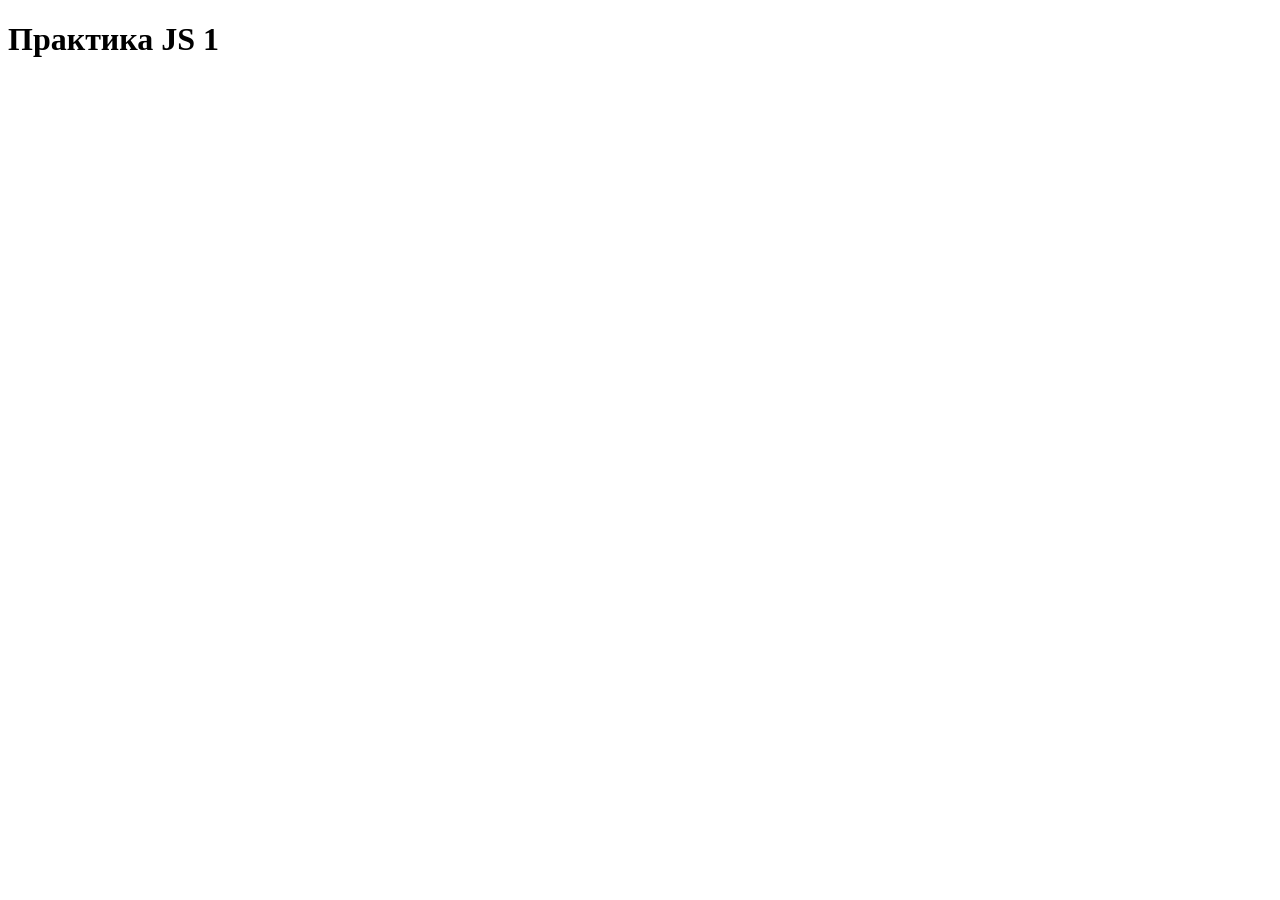
==== commit c8d90be1: "commitJS1" ====
--- a/index.html
+++ b/index.html
@@ -1,485 +1,12 @@
 <!DOCTYPE html>
-<html lang="ru">
+<html lang="en">
 <head>
     <meta charset="UTF-8">
     <meta name="viewport" content="width=device-width, initial-scale=1.0">
-    <link rel="stylesheet" href="/src/assets/styles/style.css">
-    <title>IT WEBSITE</title>
+    <title>Document</title>
 </head>
 <body>
-    
-    <header class="header"> 
-        <div class="container">
-            <button type="button" class="menu-icon">
-                <div class="menu-icon__line"></div>
-            </button>
-            <div class="logo">
-                <h1>IT WEBSITE</h1>
-            </div>
-            <nav class="nav">
-                <ul>
-                    <li><a href="#">Services</a></li>
-                    <li><a href="#">Media</a></li>
-                    <li><a href="#">Cases</a></li>
-                    <li><a href="#">FAQ</a></li>
-                    <li><a href="#">Contacts</a></li>
-                </ul>
-            </nav>
-            <div class="contacts">
-                <div class="phone-number">
-                    <img src="src/assets/img/smartphone.svg" alt="">
-                    <span>+7 (111) 111 11 11</span>
-                    <img class="hidden" src="src/assets/img/smartphone.svg" alt="">
-                    <span>+7 (111) 111 11 11</span>
-                </div>
-                <div class="email">
-                    <img src="src/assets/img/mail.svg" alt="">
-                    <span>itcompany@mail.com</span>
-                </div>
-            </div>
-        </div>
-    </header>
-
-    <main class="main">
-        
-        <section class="about-us common-section">
-            <div class="container">
-                <div class="left-block">
-                    <div class="title">
-                        <h2>Development of <span>mobile applications</span> and <span>web services</span> of any complexity</h2>
-                        <p>We create mobile applications for iOS, Android that transfer your business to mobile applications of your customers' devices</p>
-                    </div>
-                    <div class="contact-form">
-                        <h3>Leave your contacts and we will call you back within 30 minutes</h3>
-                        <form action="#" class="form">
-                            <div class="form-label">
-                                <label for="phone">Phone number</label>
-                                <input type="phone" id="phone" value="+7 (111) 111 11 11">
-                            </div>
-                            <div class="form-label">
-                                <label for="name">Full name</label>
-                                <input type="text" id="name" value="Иван Иванов">
-                            </div>
-                            <button type="submit" class="btn">Get<br> consultation</button>
-                        </form>
-                    </div>
-                </div>
-                <div class="right-block">
-                    <div class="bg-images">
-                        <div class="left-col">
-                            <img class="left-img" src="/src/assets/img/column-left.webp" alt="">
-                            <img class="left-img" src="/src/assets/img/column-left.webp" alt="">
-                        </div>
-                        <div class="right-col">
-                            <img class="right-img" src="/src/assets/img/column-right.webp" alt="">
-                            <img class="right-img" src="/src/assets/img/column-right.webp" alt="">
-                        </div>
-                    </div>
-                </div>
-            </div>
-        </section>
-        
-        <section class="development-cycle common-section common-section--white">
-            <div class="container container--white">
-                <div class="title">
-                    <h2>Full development cycle</h2>
-                    <p>We use proven technologies</p>
-                    <h3>Web</h3>
-                    <p>PHP <span>/</span> Javascript <span>/</span> Node.JS <span>/</span> Web Socket <span>/</span> Socket.io <span>/</span> Vue.js<span>/</span> 
-                        Nuxt <span>/</span> MySQL <span>/</span> Laravel <span>/</span> GO lang <span>/</span> django <span>/</span> Python</p>
-                    <h3>Mobile</h3>
-                    <p>Swift <span>/</span> Kotlin <span>/</span> Alamofire <span>/</span> Firebase <span>/</span> CoreData <span>/</span> Room <span>/</span> Realm <span>/</span> 
-                        Coroutine <span>/</span> RxJava <span>/</span> RxSwift <span>/</span> Unit Test <span>/</span> Navigation</p>
-                </div>
-                <div class="links">
-                    <ul>
-                        <li><a href="#">iOS development</a><img src="./src/assets/img/arrow.svg"></li>
-                        <li><a href="#">Android development</a><img src="./src/assets/img/arrow.svg"></li>
-                        <li><a href="#">Web development</a><img src="./src/assets/img/arrow.svg"></li>
-                        <li><a href="#">UI/UX design</a><img src="./src/assets/img/arrow.svg"></li>
-                        <li><a href="#">Testing</a><img src="./src/assets/img/arrow.svg"></li>
-                        <li><a href="#">Launch</a><img src="./src/assets/img/arrow.svg"></li>
-                        <li><a href="#">IT consulting</a><img src="./src/assets/img/arrow.svg"></li>
-                    </ul>
-                </div>
-            </div>
-        </section>
-
-        <section class="developed-projects common-section">
-            <div class="container">
-                <div class="title">
-                    <h2>Developed more than <span>100</span> projects in <span>15</span> industries</h2>
-                </div>
-                <div class="industries">
-                    <div class="col">
-                        <ul>
-                            <li>
-                                <img src="src/assets/img/narrative_active.svg" alt="">
-                                <span>Social media</span>
-                            </li>
-                            <li>
-                                <img src="src/assets/img/ball_outline_24.svg" alt="">
-                                <span>Fitness and sport</span>
-                            </li>
-                            <li>
-                                <img src="src/assets/img/bank_outline_24.svg" alt="">
-                                <span>Bank</span>
-                            </li>
-                            <li>
-                                <img src="src/assets/img/employee_outline_24.svg" alt="">
-                                <span>Construction</span>
-                            </li>
-                            <li>
-                                <img src="src/assets/img/game_outline_24.svg" alt="">
-                                <span>Game projects</span>
-                            </li>
-                        </ul>
-                    </div>
-                    <div class="col">
-                        <ul>
-                            <li>
-                                <img src="src/assets/img/education_outline_24.svg" alt="">
-                                <span>Education</span>
-                            </li>
-                            <li>
-                                <img src="src/assets/img/car_outline_24.svg" alt="">
-                                <span>Auto, transport</span>
-                            </li>
-                            <li>
-                                <img src="src/assets/img/health_outline_24.svg" alt="">
-                                <span>Medicine, health</span>
-                            </li>
-                            <li>
-                                <img src="src/assets/img/bowl_sticks_outline_24.svg" alt="">
-                                <span>Restaurants, food delivery</span>
-                            </li>
-                            <li>
-                                <img src="src/assets/img/market_outline.svg" alt="">
-                                <span>Marketplaces</span>
-                            </li>
-                        </ul>
-                    </div>
-                    <div class="col">
-                        <ul>
-                            <li>
-                                <img src="src/assets/img/live_outline_24.svg" alt="">
-                                <span>AR technology</span>
-                            </li>
-                            <li class="last-li last-li--one">
-                                <img src="src/assets/img/video_outline_24.svg" alt="">
-                                <span>TV series</span>
-                            </li>
-                            <li>
-                                <img src="src/assets/img/work_outline_24.svg" alt="">
-                                <span>Startups</span>
-                            </li>
-                            <li class="last-li last-li--two">
-                                <img src="src/assets/img/magic_wand_outline_24.svg" alt="">
-                                <span>Religion</span>
-                            </li>
-                            <li>
-                                <img src="src/assets/img/video_circle_outline_24.svg" alt="">
-                                <span>Online cources</span>
-                            </li>
-                        </ul>
-                    </div>
-                </div>
-            </div>
-        </section>
-
-        <section class="proud-projects common-section">
-            <div class="container">
-                <div class="title">
-                    <h2>Projects we are proud of</h2>
-                    <p>Our software development company is truly proud of the wonderful clients we have worked with. We enjoy a long-term partnership</p>
-                </div>
-                <div class="projects">
-                    <ul>
-                        <li>I-teka</li>
-                        <li>Dauletten</li>
-                        <li>Guru Bosch</li>
-                        <li>Santo</li>
-                        <li>Home Credit Bank</li>
-                        <li>BI Partners</li>
-                        <li>Europharma</li>
-                    </ul>
-                    <a class="btn" href="#">View 100 more projects</a>
-                </div>
-                <div class="about-project">
-                    <div class="left-block">
-                        <div class="title">
-                            <h2>I-teka</h2>
-                            <p>The application is designed to search for drugs by availability in pharmacies in cities. During quarantine, the application helped many people, which gives more value.</p>
-                        </div>
-                        <p>Business analysis <span>/</span> iOS <span>/</span> Android <span>/</span> QA <span>/</span> UI/UX Design</p>
-                        <div class="category-icons">
-                            <div class="country">
-                                <img src="src/assets/img/place_outline_24.svg" alt="">
-                                <span>Kazakhstan</span>
-                            </div>
-                            <div class="industry">
-                                <img src="src/assets/img/work_outline_24.svg" alt="">
-                                <span>Medicine</span>
-                            </div>
-                        </div>
-                        <div class="statistics">
-                            <p><span>400%</span> <br>User Growth</p>
-                            <p><span>+ 200 000</span> <br>Active Users</p>
-                        </div>
-                        <div class="download-links">
-                            <img src="src/assets/img/app-store.svg" alt="">
-                            <img src="src/assets/img/google_play.svg" alt="">
-                        </div>
-                    </div>
-                    <div class="right-block">
-                        <img src="./src/assets/img/i-teka.png" alt="">
-                    </div>
-                </div>
-            </div>
-        </section>
-
-        <section class="discuss-projects">
-            <div class="container">
-                <div class="title">
-                    <h2>Let's discuss <br>Your project</h2>
-                    <p>Let's figure out how to create an effective application, its cost and terms of its development</p>
-                </div>
-                <div class="contact-form">
-                    <form action="#">
-                        <div class="inputs">
-                            <div class="form-label">
-                                <label for="phone">Best phone number</label>
-                                <input type="phone" id="phone" value="+7 (702) 517-11-98">
-                            </div>
-                            <div class="form-label">
-                                <label for="name">Full name</label>
-                                <input type="text" id="name" value="Иван Иванов">
-                            </div>
-                        </div>
-                        <a type="submit" href="" class="btn">Discuss the project</a>
-                    </form>
-                </div>
-            </div>
-        </section>
-
-        <section class="development-stages">
-            <div class="container">
-                <div class="title">
-                    <h2>Application Development Stages</h2>
-                </div>
-                <div class="cards">
-                    <div class="col">
-                        <div class="card">
-                            <div class="name-card">
-                                <img src="src/assets/img/planing.svg" alt="">
-                                <p>Analysis</p>
-                            </div>
-                            <p>We write technical specifications for development, taking into account the business processes and technologies of the customer and the needs of users.</p>
-                        </div>
-                        <div class="card">
-                            <div class="name-card">
-                                <img src="src/assets/img/graphic-design.svg" alt="">
-                                <p>Design</p>
-                            </div>
-                            <p>We adapt the customer's corporate identity to the platform guidelines. We draw convenient and understandable interfaces.</p>
-                        </div>
-                        <div class="card">
-                            <div class="name-card">
-                                <img src="src/assets/img/coding-language.svg" alt="">
-                                <p>Development</p>
-                            </div>
-                            <p>We create an extensible architecture, write clean and stable code. We integrate with customer technologies.</p>
-                        </div>
-                    </div>
-                    <div class="col">
-                        <div class="card">
-                            <div class="name-card">
-                                <img src="src/assets/img/security.svg" alt="">
-                                <p>Testing</p>
-                            </div>
-                            <p>We carry out functional testing and do bug fixes. We adapt the application to different phone resolutions</p>
-                        </div>
-                        <div class="card">
-                            <div class="name-card">
-                                <img src="src/assets/img/hosting 1.svg" alt="">
-                                <p>Launching</p>
-                            </div>
-                            <p>We design the application page and publish it in the App Store and Google Play stores.</p>
-                        </div>
-                        <div class="card">
-                            <div class="name-card">
-                                <img src="src/assets/img/application.svg" alt="">
-                                <p>Support</p>
-                            </div>
-                            <p>We monitor the stability of the application, update it for new devices and versions of iOS and Android.</p>
-                        </div>
-                    </div>
-                </div>
-            </div>
-        </section>
-
-        <section class="team common-section">
-            <div class="container">
-                <div class="left-block">
-                    <div class="title">
-                        <h2>Our team</h2>
-                        <p>Thousand is a full-cycle digital production company with its own product analytics, design, web and mobile development.</p>
-                    </div>
-                    <div class="statistics">
-                        <p><span>28</span> <br>team members</p>
-                        <p><span>+100</span> <br>projects</p>
-                        <p><span>7 years</span> <br>in IT sphere</p>
-                    </div>
-                    <p>All the necessary specialists - from a designer to a tester - are on our staff. We hire the best specialists in the market. It's expensive but worth it</p> 
-                </div>
-                <div class="right-block">
-                    <div class="video">
-                        <img src="src/assets/img/team-video.png" alt="">
-                    </div>
-                </div>
-            </div>
-        </section>
-
-        <section class="get-book">
-            <div class="container">
-                <div class="left-block">
-                    <div class="title">
-                        <h2>Get the book for free by leaving your contacts</h2>
-                    </div>
-                    <div class="contact-form">
-                        <form action="#">
-                            <div class="top-label">
-                                <div class="form-label">
-                                    <label for="phone">Phone number</label>
-                                    <input type="phone" id="phone" value="+7 (111) 111-11-11">
-                                </div>
-                                <div class="form-label">
-                                    <input type="text" id="name" value="Your full name">
-                                </div>
-                            </div>  
-                            <div class="bot-label">
-                                <div class="form-label">
-                                    <label for="email">Email</label>
-                                    <input type="email" id="email" value="mail@mail.com">
-                                </div>
-                            </div>
-                            <a type="submit" href="" class="btn">Send me ebook to my mail</a>
-                        </form>
-                    </div>
-                </div>
-                <div class="right-block">
-                    <div class="book">
-                        <img src="src/assets/img/book.png" alt="">
-                    </div>
-                </div>
-            </div>
-        </section>
-
-        <section class="faq">
-            <div class="container">
-                <div class="title">
-                    <h2>FAQ</h2>
-                </div>
-                <div class="questions">
-                    <div class="left-block">
-                        <div class="question">
-                            <div class="question-text">
-                                <h3>What is the cost of a mobile application?</h3>
-                                <p class="faq-text hidden">123</p>
-                            </div>
-                            <button type="button" class="faq-icon">
-                                <svg xmlns="http://www.w3.org/2000/svg" width="36" height="40" viewBox="0 0 36 36" fill="none">
-                                    <path d="M19.5 19.5V28.5C19.5 29.3284 18.8284 30 18 30C17.1716 30 16.5 29.3284 16.5 28.5V19.5H7.5C6.67157 19.5 6 18.8284 6 18C6 17.1716 6.67157 16.5 7.5 16.5H16.5V7.5C16.5 6.67157 17.1716 6 18 6C18.8284 6 19.5 6.67157 19.5 7.5V16.5H28.5C29.3284 16.5 30 17.1716 30 18C30 18.8284 29.3284 19.5 28.5 19.5H19.5Z" fill="#2D66EE"/>
-                                </svg>
-                            </button>
-                        </div>
-                        <div class="question">
-                            <div class="question-text">
-                                <h3>Do you provide a guarantee for the mobile application?</h3>
-                                <p class="faq-text hidden">123</p>
-                            </div>
-                            <button type="button" class="faq-icon">
-                                <svg xmlns="http://www.w3.org/2000/svg" width="36" height="40" viewBox="0 0 36 36" fill="none">
-                                    <path d="M19.5 19.5V28.5C19.5 29.3284 18.8284 30 18 30C17.1716 30 16.5 29.3284 16.5 28.5V19.5H7.5C6.67157 19.5 6 18.8284 6 18C6 17.1716 6.67157 16.5 7.5 16.5H16.5V7.5C16.5 6.67157 17.1716 6 18 6C18.8284 6 19.5 6.67157 19.5 7.5V16.5H28.5C29.3284 16.5 30 17.1716 30 18C30 18.8284 29.3284 19.5 28.5 19.5H19.5Z" fill="#2D66EE"/>
-                                </svg>
-                            </button>
-                        </div>
-                    </div>
-                    <div class="right-block">
-                        <div class="question">
-                            <div class="question-text">
-                                <h3>How long will development take?</h3>
-                                <p class="faq-text">Development terms directly depend on the requirements for the mobile application, the characteristics of the company, as well as the wishes of the customer.
-                                    Average development time from start to finished application:
-                                    Medium projects up to 3 months.
-                                    Large projects about 4-6 months.
-                                    To get a more accurate estimate of the project completion time, it is necessary to determine the main task of the application, think over its logic and functionality.</p>    
-                            </div>
-                            <button type="button" class="faq-icon faq-icon--active">
-                                <svg xmlns="http://www.w3.org/2000/svg" width="36" height="40" viewBox="0 0 36 36" fill="none">
-                                    <path d="M19.5 19.5V28.5C19.5 29.3284 18.8284 30 18 30C17.1716 30 16.5 29.3284 16.5 28.5V19.5H7.5C6.67157 19.5 6 18.8284 6 18C6 17.1716 6.67157 16.5 7.5 16.5H16.5V7.5C16.5 6.67157 17.1716 6 18 6C18.8284 6 19.5 6.67157 19.5 7.5V16.5H28.5C29.3284 16.5 30 17.1716 30 18C30 18.8284 29.3284 19.5 28.5 19.5H19.5Z" fill="#2D66EE"/>
-                            </svg>
-                            </button>
-                        </div>
-                        <div class="question">
-                            <div class="question-text">
-                                <h3>I will not tell my idea, do you guarantee confidentiality?</h3>
-                                <p class="faq-text hidden">123</p>
-                            </div>
-                            <button type="button" class="faq-icon">
-                                <svg xmlns="http://www.w3.org/2000/svg" width="36" height="40" viewBox="0 0 36 36" fill="none">
-                                    <path d="M19.5 19.5V28.5C19.5 29.3284 18.8284 30 18 30C17.1716 30 16.5 29.3284 16.5 28.5V19.5H7.5C6.67157 19.5 6 18.8284 6 18C6 17.1716 6.67157 16.5 7.5 16.5H16.5V7.5C16.5 6.67157 17.1716 6 18 6C18.8284 6 19.5 6.67157 19.5 7.5V16.5H28.5C29.3284 16.5 30 17.1716 30 18C30 18.8284 29.3284 19.5 28.5 19.5H19.5Z" fill="#2D66EE"/>
-                                </svg>
-                            </button>
-                        </div>
-                    </div>
-                </div>
-            </div>
-        </section>
-
-    </main>
-    <footer class="footer common-section common-section--white">
-        <div class="container">
-            <div class="logo">
-                <h1>IT WEBSITE</h1>
-            </div>
-            <div class="company-info">
-                <div class="number">
-                    <div class="top-info">
-                        <img src="src/assets/img/smartphone_outline_dark.svg" alt="">
-                        <span>Contact nums</span>
-                    </div>
-                    <span>+7 (778) 395 90 26</span>
-                </div>
-                <div class="post">
-                    <div class="top-info">
-                        <img src="src/assets/img/mail_outline_dark.svg" alt="">
-                        <span>Post</span>
-                    </div>
-                    <span>mail@mail.com</span>
-                </div>
-                <div class="address">
-                    <div class="top-info">
-                        <img src="src/assets/img/place_outline_dark.svg" alt="">
-                        <span>Address</span>
-                    </div>
-                    <span>City city, steet st. 90</span>
-                </div>
-                <div class="request">
-                    <div class="top-info">
-                        <img src="src/assets/img/document_outline_dark.svg" alt="">
-                        <span>Leave a request</span>
-                    </div>
-                    <span>Leave a request</span>
-                </div>
-            </div>
-            <div class="world">
-                <img src="src/assets/img/world.svg" alt="">
-                <span>We work throughout world</span>
-            </div>
-        </div>
-    </footer>
-</div>
-<script src="./src/index.js"></script>
+    <h1>Практика JS 1</h1>
+    <script src="index.js"></script>
 </body>
 </html>
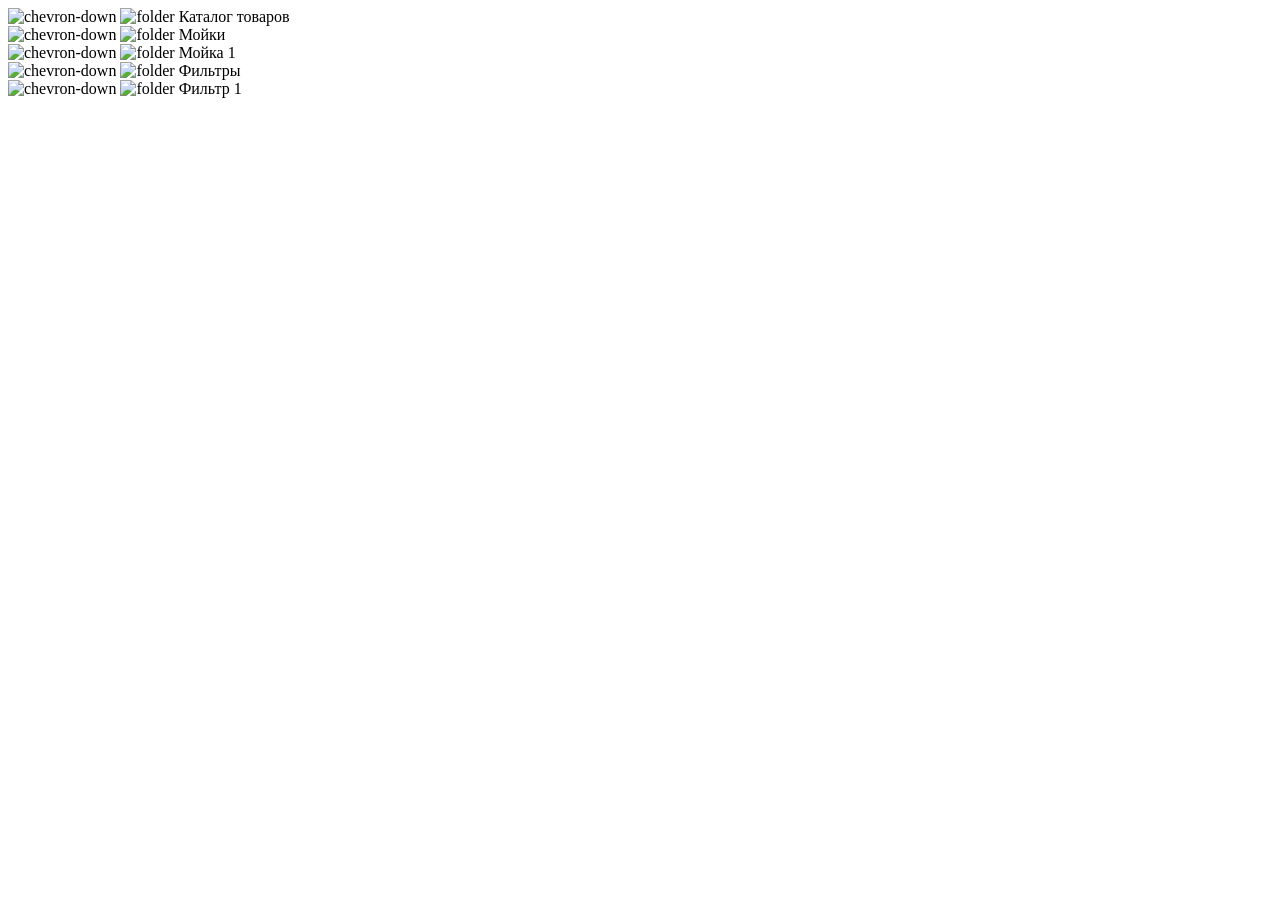
==== commit 2fd6bfa4: "test" ====
--- a/index.html
+++ b/index.html
@@ -2,11 +2,61 @@
 <html lang="en">
 <head>
     <meta charset="UTF-8">
-    <meta name="viewport" content="width=device-width, initial-scale=1.0">
-    <title>Document</title>
+    <title>List Item123</title>
+    <link rel="stylesheet" href="style.css">
 </head>
 <body>
-    <h1>Практика JS 1</h1>
-    <script src="index.js"></script>
+<div class="list-items" id="list-items">
+    <div class="list-item list-item_open" data-parent>
+        <div class="list-item__inner">
+            <img class="list-item__arrow" src="img/chevron-down.png" alt="chevron-down" data-open>
+            <img class="list-item__folder" src="img/folder.png" alt="folder">
+            <span>Каталог товаров</span>
+        </div>
+        <div class="list-item__items">
+            <div class="list-item list-item_open" data-parent>
+                <div class="list-item__inner">
+                    <img class="list-item__arrow" src="img/chevron-down.png" alt="chevron-down" data-open>
+                    <img class="list-item__folder" src="img/folder.png" alt="folder">
+                    <span>Мойки</span>
+                </div>
+                <div class="list-item__items">
+                    <div class="list-item list-item_open" data-parent>
+                        <div class="list-item__inner">
+                            <img class="list-item__arrow" src="img/chevron-down.png" alt="chevron-down" data-open>
+                            <img class="list-item__folder" src="img/folder.png" alt="folder">
+                            <span>Мойка 1</span>
+                        </div>
+                        <div class="list-item__items">
+
+                        </div>
+                    </div>
+                </div>
+            </div>
+        </div>
+        <div class="list-item__items">
+            <div class="list-item list-item_open" data-parent>
+                <div class="list-item__inner">
+                    <img class="list-item__arrow" src="img/chevron-down.png" alt="chevron-down" data-open>
+                    <img class="list-item__folder" src="img/folder.png" alt="folder">
+                    <span>Фильтры</span>
+                </div>
+                <div class="list-item__items">
+                    <div class="list-item list-item_open" data-parent>
+                        <div class="list-item__inner">
+                            <img class="list-item__arrow" src="img/chevron-down.png" alt="chevron-down" >
+                            <img class="list-item__folder" src="img/folder.png" alt="folder">
+                            <span>Фильтр 1</span>
+                        </div>
+                        <div class="list-item__items">
+
+                        </div>
+                    </div>
+                </div>
+            </div>
+        </div>
+    </div>
+</div>
+<script type="module" src="script.js"></script>
 </body>
-</html>+</html>
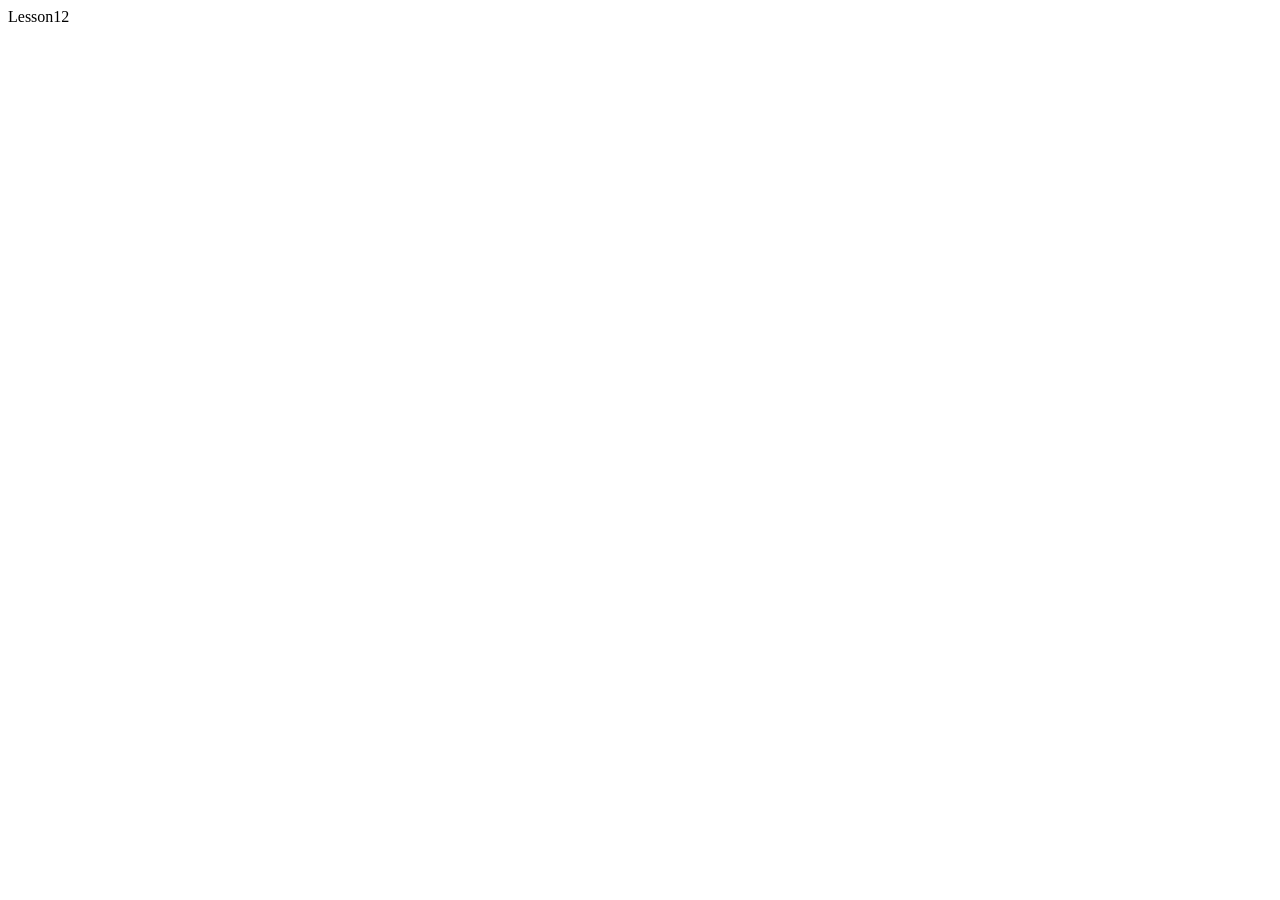
==== commit 4ea9305a: "commit1" ====
--- a/index.html
+++ b/index.html
@@ -2,61 +2,11 @@
 <html lang="en">
 <head>
     <meta charset="UTF-8">
-    <title>List Item123</title>
-    <link rel="stylesheet" href="style.css">
+    <meta name="viewport" content="width=device-width, initial-scale=1.0">
+    <title>Document</title>
 </head>
 <body>
-<div class="list-items" id="list-items">
-    <div class="list-item list-item_open" data-parent>
-        <div class="list-item__inner">
-            <img class="list-item__arrow" src="img/chevron-down.png" alt="chevron-down" data-open>
-            <img class="list-item__folder" src="img/folder.png" alt="folder">
-            <span>Каталог товаров</span>
-        </div>
-        <div class="list-item__items">
-            <div class="list-item list-item_open" data-parent>
-                <div class="list-item__inner">
-                    <img class="list-item__arrow" src="img/chevron-down.png" alt="chevron-down" data-open>
-                    <img class="list-item__folder" src="img/folder.png" alt="folder">
-                    <span>Мойки</span>
-                </div>
-                <div class="list-item__items">
-                    <div class="list-item list-item_open" data-parent>
-                        <div class="list-item__inner">
-                            <img class="list-item__arrow" src="img/chevron-down.png" alt="chevron-down" data-open>
-                            <img class="list-item__folder" src="img/folder.png" alt="folder">
-                            <span>Мойка 1</span>
-                        </div>
-                        <div class="list-item__items">
-
-                        </div>
-                    </div>
-                </div>
-            </div>
-        </div>
-        <div class="list-item__items">
-            <div class="list-item list-item_open" data-parent>
-                <div class="list-item__inner">
-                    <img class="list-item__arrow" src="img/chevron-down.png" alt="chevron-down" data-open>
-                    <img class="list-item__folder" src="img/folder.png" alt="folder">
-                    <span>Фильтры</span>
-                </div>
-                <div class="list-item__items">
-                    <div class="list-item list-item_open" data-parent>
-                        <div class="list-item__inner">
-                            <img class="list-item__arrow" src="img/chevron-down.png" alt="chevron-down" >
-                            <img class="list-item__folder" src="img/folder.png" alt="folder">
-                            <span>Фильтр 1</span>
-                        </div>
-                        <div class="list-item__items">
-
-                        </div>
-                    </div>
-                </div>
-            </div>
-        </div>
-    </div>
-</div>
-<script type="module" src="script.js"></script>
+    Lesson12
+    <script src="script.js"></script>
 </body>
-</html>
+</html>
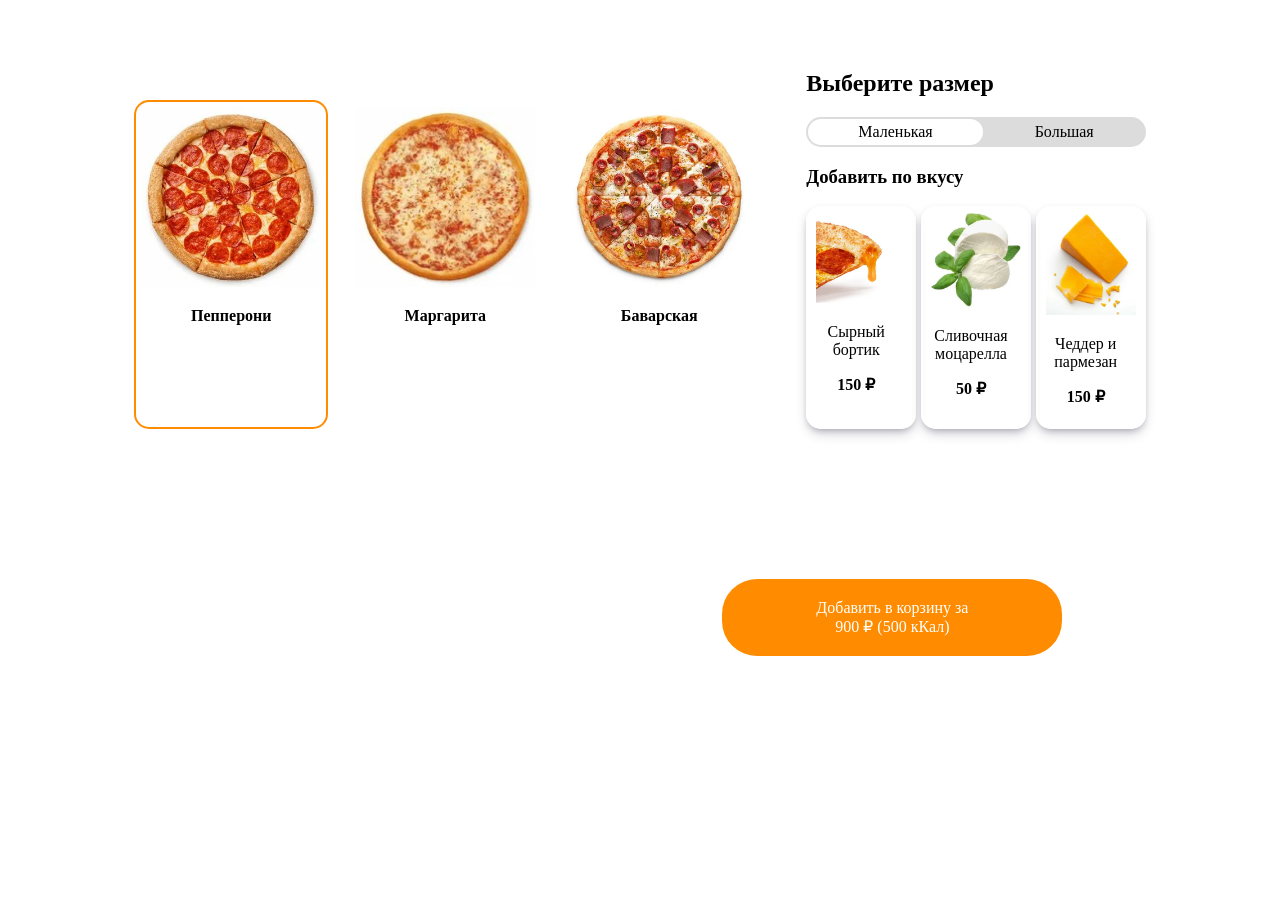
==== commit 037ab0c2: "commit2" ====
--- a/index.html
+++ b/index.html
@@ -3,10 +3,58 @@
 <head>
     <meta charset="UTF-8">
     <meta name="viewport" content="width=device-width, initial-scale=1.0">
+    <link rel="stylesheet" href="style.css">
     <title>Document</title>
 </head>
 <body>
-    Lesson12
+    <main>
+        <div class="all">
+            <div class="pizzas">
+                <div class="pizza-card pizza-card--active">
+                    <img src="img/pepperoni.webp" alt="Пепперони">
+                    <p>Пепперони</p>
+                </div>
+                <div class="pizza-card">
+                    <img src="img/margarita.webp" alt="Маргарита">
+                    <p>Маргарита</p>
+                </div>
+                <div class="pizza-card">
+                    <img src="img/bavarian.webp" alt="Баварская">
+                    <p>Баварская</p>
+                </div>
+            </div>
+            <div class="params">
+                <h2>Выберите размер</h2>
+                <div class="sizes">
+                    <div class="size size--active">Маленькая</div>
+                    <div class="size">Большая</div>
+                </div>
+                <h3>Добавить по вкусу</h3>
+                <div class="topping-cards">
+                    <div class="topping-card">
+                        <img src="img/cheese.webp" alt="Сырный бортик">
+                        <p>Сырный бортик</p>
+                        <p class="price">150 ₽</p>
+                    </div>
+                    <div class="topping-card">
+                        <img src="img/mocarella.webp" alt="Сливочная моцарелла">
+                        <p>Сливочная моцарелла</p>
+                        <p class="price">50 ₽</p>
+                    </div>
+                    <div class="topping-card">
+                        <img src="img/chedder.webp" alt="Чеддер и пармезан">
+                        <p>Чеддер и пармезан</p>
+                        <p class="price">150 ₽</p>
+                    </div>
+                </div>
+            </div>
+        </div>
+        <div class="button">
+            <div class="order">
+                Добавить в корзину за <span class="result">900 ₽ (500 кКал)</span>
+            </div>
+        </div>
+    </main>
     <script src="script.js"></script>
 </body>
 </html>
--- a/style.css
+++ b/style.css
@@ -0,0 +1,105 @@
+body {
+    margin: 50px auto;
+}
+
+main {
+    display: flex;
+    flex-direction: column;
+    gap: 150px;
+}
+
+.all {
+    display: flex;
+    gap: 50px;
+    justify-content: center;
+}
+
+.button {
+    align-self: flex-end;
+    margin-right: 17%;
+}
+
+.pizzas{
+    display: flex;
+    gap: 20px;
+    padding-top: 50px;
+}
+
+.pizza-card {
+    border: 2px solid #fff;
+    padding: 5px;
+}
+
+.pizza-card--active {
+    border: 2px solid darkorange;
+    border-radius: 15px;
+}
+
+.pizza-card p {
+    font-weight: 700;
+    text-align: center;
+}
+
+.pizza-card img {
+    width: 180px;
+}
+
+.sizes {
+    display: flex;
+    background-color: gainsboro;
+    justify-content: space-around;
+    border-radius: 15px;
+    padding: 2px;
+    gap: 2px;
+}
+
+.size {
+    background-color: gainsboro;
+    padding: 4px 50px;
+    border-radius: 15px;
+}
+
+.size--active {
+    background-color: #fff;
+}
+
+.topping-cards {
+    display: flex;
+    justify-content: space-between;
+}
+
+.topping-card {
+    border: 2px solid #fff;
+    box-shadow: rgba(50, 50, 93, 0.25) 0px 6px 12px -2px, 
+        rgba(0, 0, 0, 0.3) 0px 3px 7px -3px;
+    border-radius: 15px;
+    padding: 5px 8px;
+}
+
+.topping-card--active {
+    border: 2px solid darkorange;
+}
+
+.topping-card img {
+    width: 90px;
+}
+
+.topping-card p {
+    text-align: center;
+    width: 80px;
+    text-wrap: wrap;
+}
+
+.price {
+    text-align: center;
+    font-weight: 700;
+}
+
+.order {
+    width: 180px;
+    background-color: darkorange;
+    padding: 20px 80px;
+    border-radius: 35px;
+    text-align: center;
+    color: #fff;
+}
